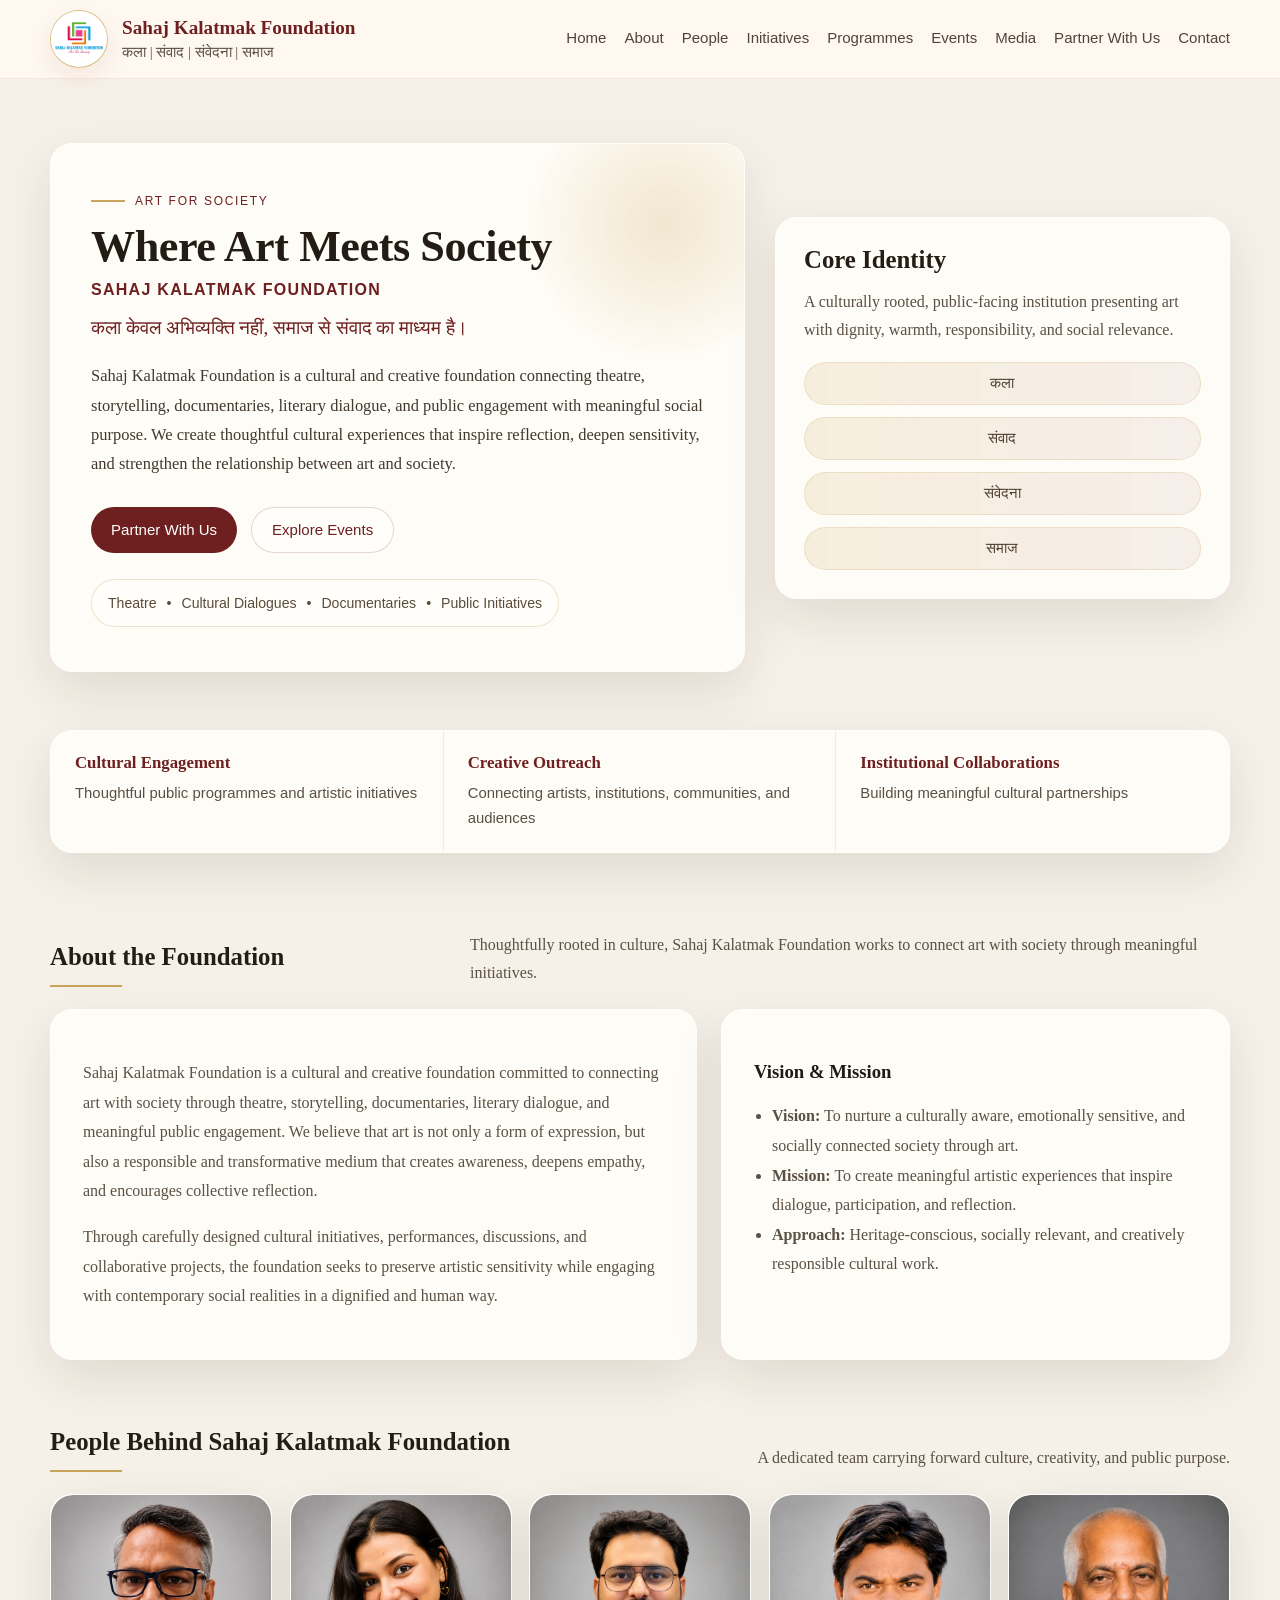
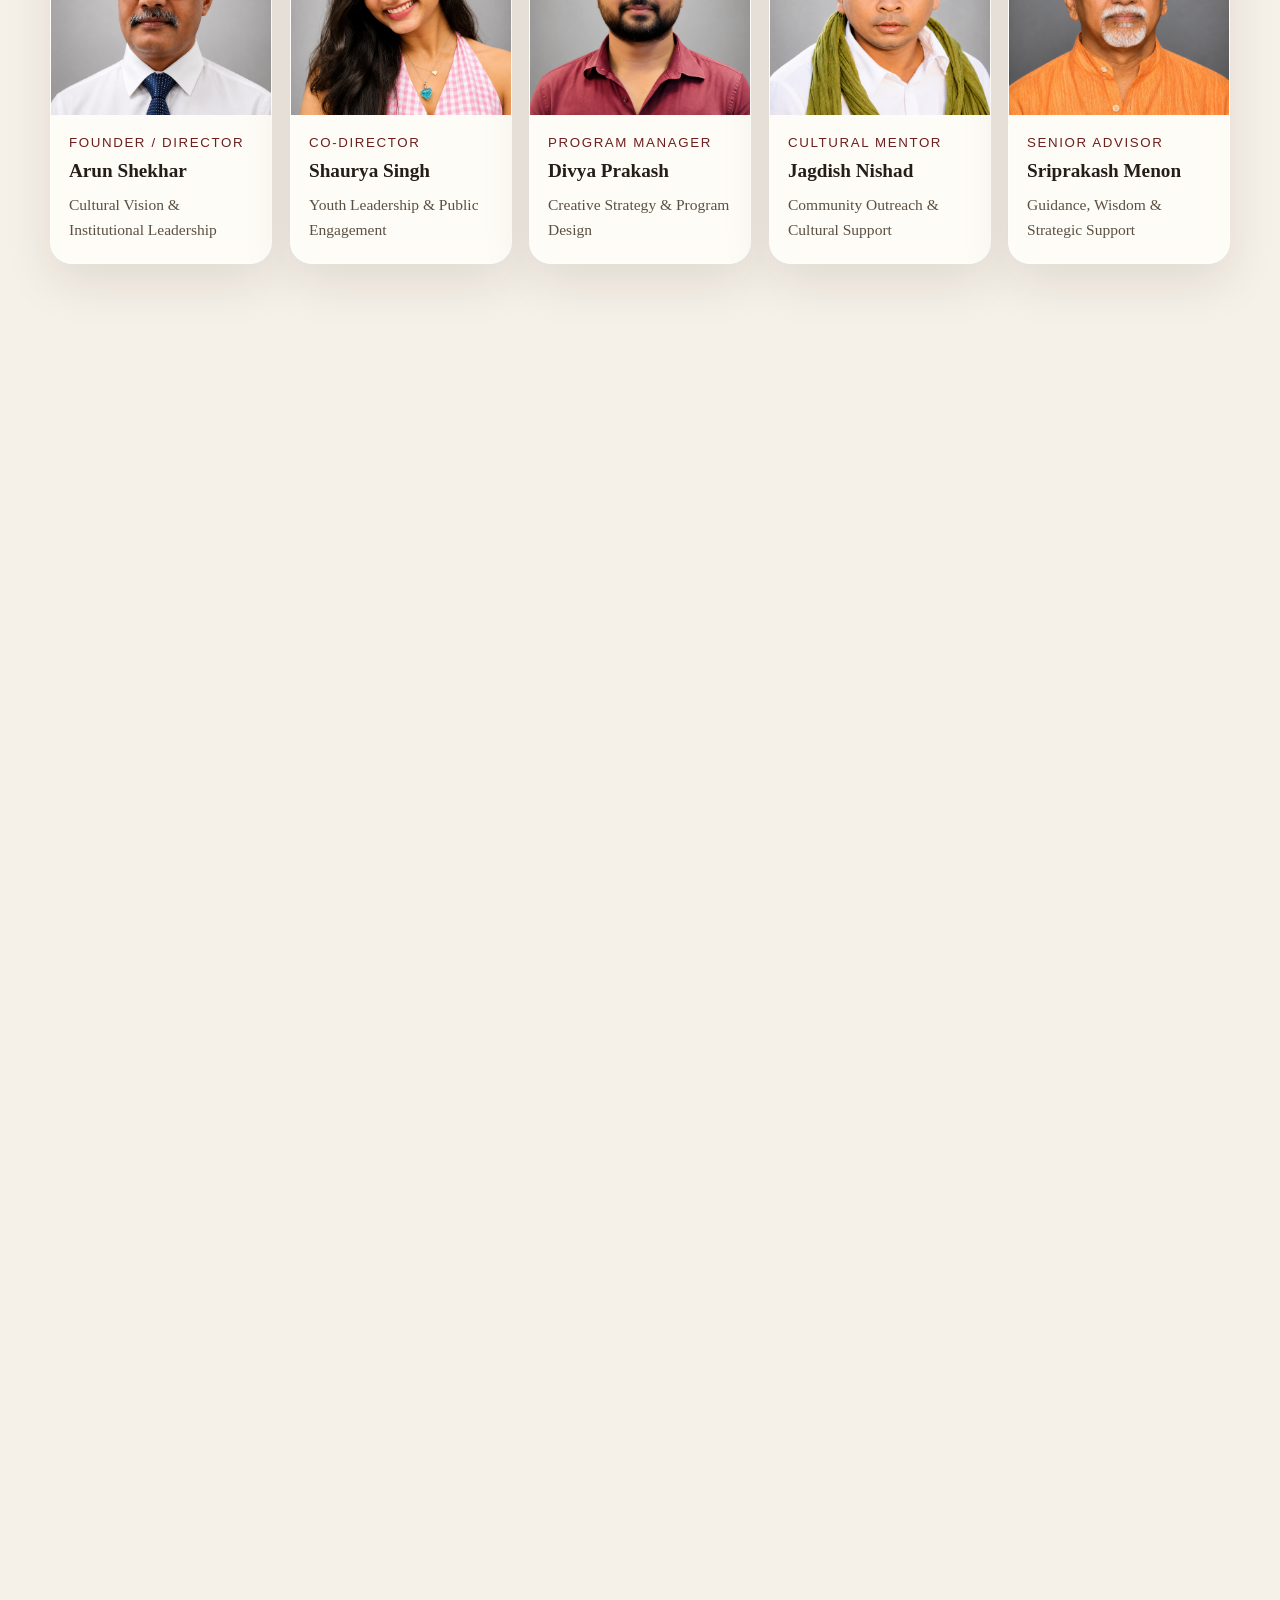
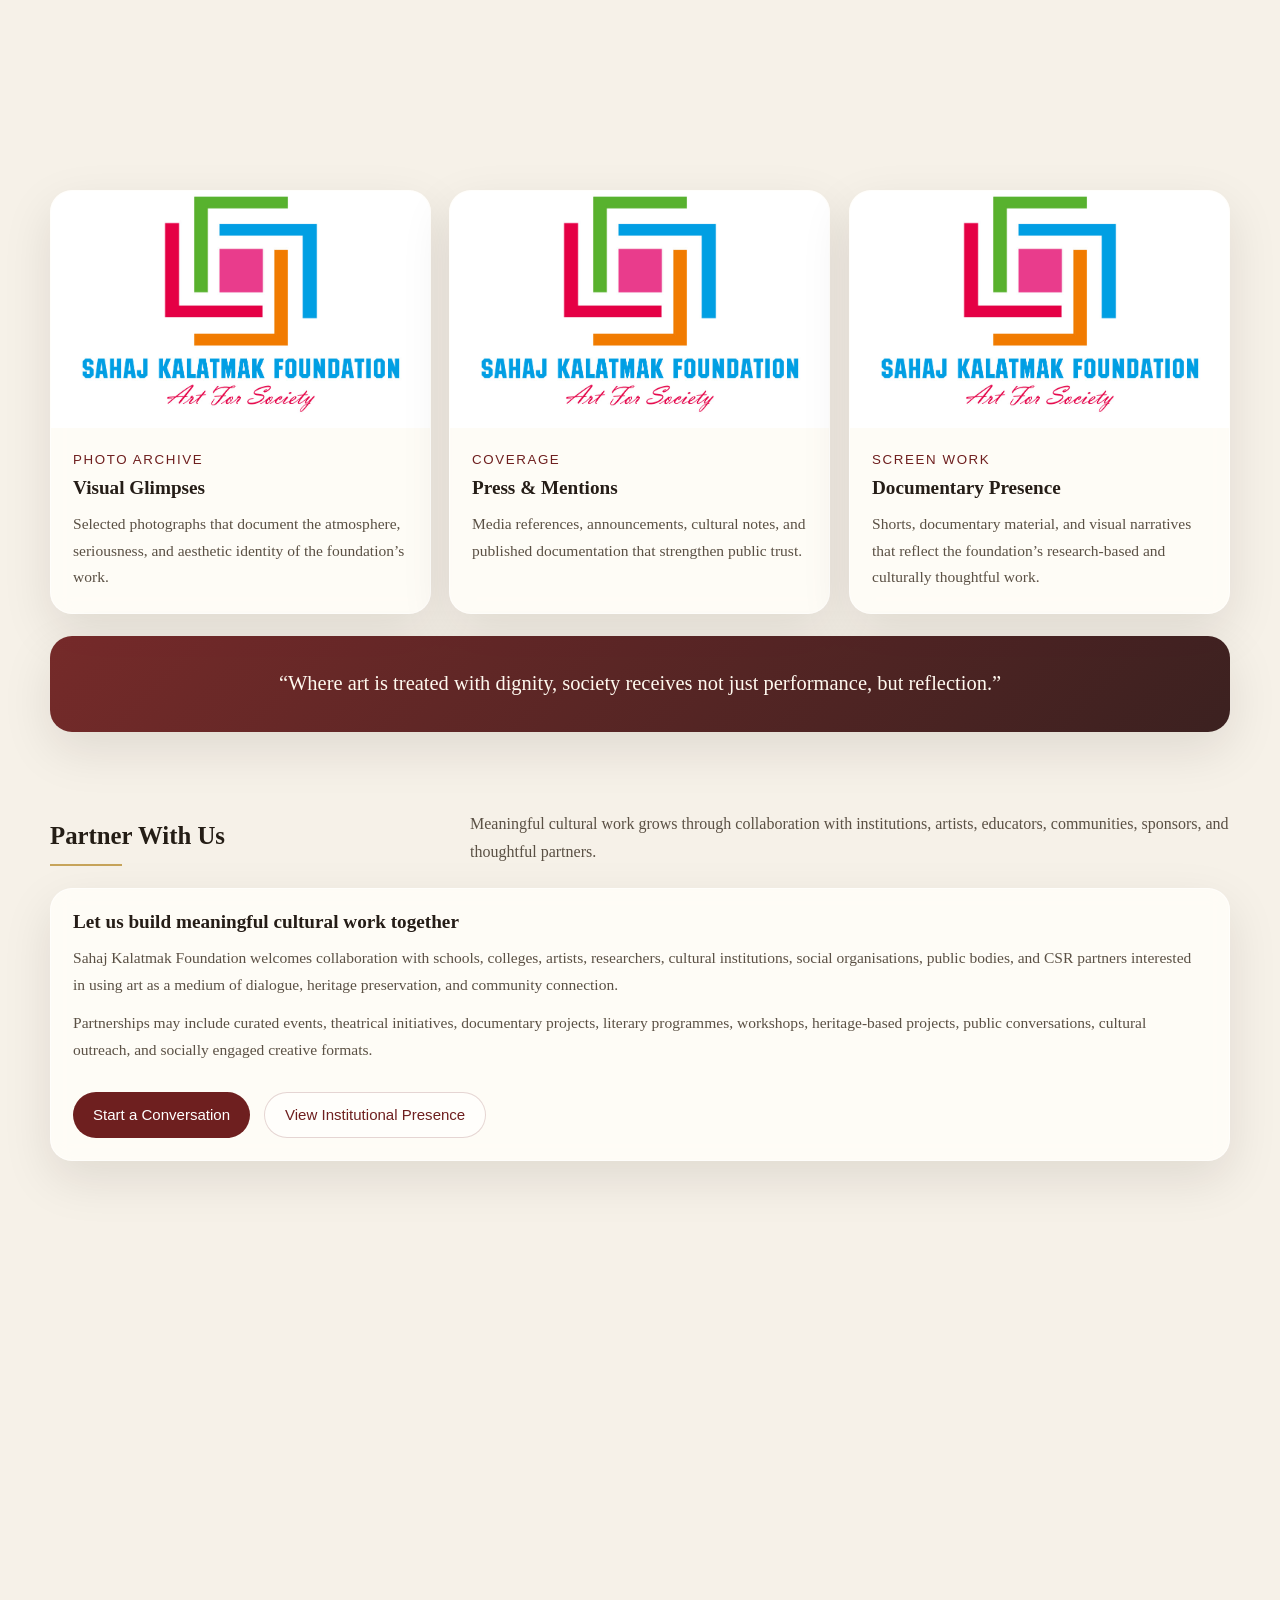
==== index.html @ 0cb4baf3 "Update index.html" ====
<!DOCTYPE html>
<html lang="en">
<head>
  <!-- Basic document setup -->
  <meta charset="UTF-8" />
  <meta name="viewport" content="width=device-width, initial-scale=1.0" />

  <!-- SEO -->
  <title>Sahaj Kalatmak Foundation | Art for Society</title>
  <meta
    name="description"
    content="Sahaj Kalatmak Foundation is a cultural and creative foundation connecting art with society through theatre, storytelling, documentaries, dialogue, and meaningful public engagement."
  />

  <!-- Assets -->
  <link rel="icon" type="image/png" href="assets/images/common/favicon.png" />
  <link rel="stylesheet" href="assets/css/variables.css" />
  <link rel="stylesheet" href="assets/css/style.css" />
  <link rel="stylesheet" href="assets/css/responsive.css" />
</head>

<body>
  <!-- Header / Navigation -->
  <header class="site-header">
    <div class="wrap nav">
      <a href="index.html" class="brand" aria-label="Sahaj Kalatmak Foundation Home">
        <div class="brand__logo">
          <img src="assets/images/logo/sahaj-logo.jpg" alt="Sahaj Kalatmak Foundation logo" />
        </div>
        <div class="brand__text">
          <h1>Sahaj Kalatmak Foundation</h1>
          <p>कला | संवाद | संवेदना | समाज</p>
        </div>
      </a>

      <nav class="nav__menu" aria-label="Primary navigation">
        <a href="#home">Home</a>
        <a href="#about">About</a>
        <a href="#people">People</a>
        <a href="#initiatives">Initiatives</a>
        <a href="#signature-programmes">Programmes</a>
        <a href="#events">Events</a>
        <a href="#media">Media</a>
        <a href="#collaborate">Partner With Us</a>
        <a href="#contact">Contact</a>
      </nav>
    </div>
  </header>

  <main>
    <!-- Hero -->
    <section class="hero" id="home">
      <div class="wrap hero__grid">
        <div class="card hero__content">
          <div class="eyebrow">Art for Society</div>
          <h2>Where Art Meets Society</h2>
          <p class="hero-kicker">Sahaj Kalatmak Foundation</p>
          <p class="hero__subtitle">कला केवल अभिव्यक्ति नहीं, समाज से संवाद का माध्यम है।</p>

          <p class="hero__intro">
            Sahaj Kalatmak Foundation is a cultural and creative foundation connecting theatre,
            storytelling, documentaries, literary dialogue, and public engagement with meaningful
            social purpose. We create thoughtful cultural experiences that inspire reflection,
            deepen sensitivity, and strengthen the relationship between art and society.
          </p>

          <div class="button-row">
            <a class="btn btn--primary" href="#collaborate">Partner With Us</a>
            <a class="btn btn--secondary" href="#events">Explore Events</a>
          </div>

          <div class="trust-bar">
            <span>Theatre</span>
            <span>•</span>
            <span>Cultural Dialogues</span>
            <span>•</span>
            <span>Documentaries</span>
            <span>•</span>
            <span>Public Initiatives</span>
          </div>
        </div>

        <aside class="card panel">
          <h3>Core Identity</h3>
          <p>
            A culturally rooted, public-facing institution presenting art with dignity,
            warmth, responsibility, and social relevance.
          </p>

          <div class="value-list">
            <div class="value-pill">कला</div>
            <div class="value-pill">संवाद</div>
            <div class="value-pill">संवेदना</div>
            <div class="value-pill">समाज</div>
          </div>
        </aside>
      </div>
    </section>

    <!-- Impact Strip -->
    <section class="section impact-section">
      <div class="wrap">
        <div class="impact-strip card">
          <div>
            <strong>Cultural Engagement</strong>
            <span>Thoughtful public programmes and artistic initiatives</span>
          </div>
          <div>
            <strong>Creative Outreach</strong>
            <span>Connecting artists, institutions, communities, and audiences</span>
          </div>
          <div>
            <strong>Institutional Collaborations</strong>
            <span>Building meaningful cultural partnerships</span>
          </div>
        </div>
      </div>
    </section>

    <!-- About -->
    <section class="section" id="about">
      <div class="wrap">
        <div class="section__head">
          <div>
            <h3>About the Foundation</h3>
            <div class="divider"></div>
          </div>
          <p>
            Thoughtfully rooted in culture, Sahaj Kalatmak Foundation works to connect art with society through meaningful initiatives.
          </p>
        </div>

        <div class="grid-2">
          <div class="card about-card">
            <p>
              Sahaj Kalatmak Foundation is a cultural and creative foundation committed to connecting art
              with society through theatre, storytelling, documentaries, literary dialogue, and meaningful public engagement.
              We believe that art is not only a form of expression, but also a responsible and transformative medium
              that creates awareness, deepens empathy, and encourages collective reflection.
            </p>

            <p>
              Through carefully designed cultural initiatives, performances, discussions, and collaborative projects,
              the foundation seeks to preserve artistic sensitivity while engaging with contemporary social realities
              in a dignified and human way.
            </p>
          </div>

          <div class="card side-card">
            <h3>Vision &amp; Mission</h3>
            <ul>
              <li><strong>Vision:</strong> To nurture a culturally aware, emotionally sensitive, and socially connected society through art.</li>
              <li><strong>Mission:</strong> To create meaningful artistic experiences that inspire dialogue, participation, and reflection.</li>
              <li><strong>Approach:</strong> Heritage-conscious, socially relevant, and creatively responsible cultural work.</li>
            </ul>
          </div>
        </div>
      </div>
    </section>

    <!-- People -->
    <section class="section" id="people">
      <div class="wrap">
        <div class="section__head">
          <div>
            <h3>People Behind Sahaj Kalatmak Foundation</h3>
            <div class="divider"></div>
          </div>
          <p>
            A dedicated team carrying forward culture, creativity, and public purpose.
          </p>
        </div>

        <div class="people-row">
          <a href="people.html#arun-shekhar" class="card content-card" aria-label="Read about Arun Shekhar">
            <div class="content-card__thumb" style="background-image:url('assets/images/people/peopleImage1.png');"></div>
            <div class="content-card__body">
              <small>Founder / Director</small>
              <h4>Arun Shekhar</h4>
              <p>Cultural Vision &amp; Institutional Leadership</p>
            </div>
          </a>

          <a href="people.html#shaurya-singh" class="card content-card" aria-label="Read about Shaurya Singh">
            <div class="content-card__thumb" style="background-image:url('assets/images/people/peopleImage2.png');"></div>
            <div class="content-card__body">
              <small>Co-Director</small>
              <h4>Shaurya Singh</h4>
              <p>Youth Leadership &amp; Public Engagement</p>
            </div>
          </a>

          <a href="people.html#divya-prakash" class="card content-card" aria-label="Read about Divya Prakash">
            <div class="content-card__thumb" style="background-image:url('assets/images/people/peopleImage3.png');"></div>
            <div class="content-card__body">
              <small>Program Manager</small>
              <h4>Divya Prakash</h4>
              <p>Creative Strategy &amp; Program Design</p>
            </div>
          </a>

          <a href="people.html#jagdish-nishad" class="card content-card" aria-label="Read about Jagdish Nishad">
            <div class="content-card__thumb" style="background-image:url('assets/images/people/peopleImage4.png');"></div>
            <div class="content-card__body">
              <small>Cultural Mentor</small>
              <h4>Jagdish Nishad</h4>
              <p>Community Outreach &amp; Cultural Support</p>
            </div>
          </a>

          <a href="people.html#sriprakash-menon" class="card content-card" aria-label="Read about Sriprakash Menon">
            <div class="content-card__thumb" style="background-image:url('assets/images/people/peopleImage5.png');"></div>
            <div class="content-card__body">
              <small>Senior Advisor</small>
              <h4>Sriprakash Menon</h4>
              <p>Guidance, Wisdom &amp; Strategic Support</p>
            </div>
          </a>
        </div>
      </div>
    </section>

    <!-- Initiatives -->
    <section class="section" id="initiatives">
      <div class="wrap">
        <div class="section__head">
          <div>
            <h3>Initiatives</h3>
            <div class="divider"></div>
          </div>
          <p>
            Our initiatives bring together art, dialogue, performance, and cultural engagement through thoughtfully designed programmes.
          </p>
        </div>

        <div class="grid-4">
          <article class="card feature-card">
            <div class="feature-card__icon">🎭</div>
            <h4>Theatre &amp; Performance</h4>
            <p>Stage presentations, dramatic interpretations, and performance-led cultural experiences rooted in artistic depth and public engagement.</p>
          </article>

          <article class="card feature-card">
            <div class="feature-card__icon">📚</div>
            <h4>Storytelling &amp; Literary Dialogue</h4>
            <p>Dialogues, readings, conversations, and literary gatherings that connect audiences with thought, language, and emotional resonance.</p>
          </article>

          <article class="card feature-card">
            <div class="feature-card__icon">🎬</div>
            <h4>Documentary Projects</h4>
            <p>Research-based visual storytelling that preserves heritage, documents voices, and brings socially meaningful narratives into public view.</p>
          </article>

          <article class="card feature-card">
            <div class="feature-card__icon">🤝</div>
            <h4>Cultural Collaborations</h4>
            <p>Partnerships with artists, institutions, communities, and educational bodies to build shared creative platforms and socially relevant programming.</p>
          </article>
        </div>
      </div>
    </section>

    <!-- Signature Programmes -->
    <section class="section" id="signature-programmes">
      <div class="wrap">
        <div class="section__head">
          <div>
            <h3>Signature Programmes</h3>
            <div class="divider"></div>
          </div>
          <p>
            Programmes that reflect our commitment to culture, heritage, public dialogue, and meaningful artistic expression.
          </p>
        </div>

        <div class="grid-4">
          <article class="card feature-card">
            <div class="feature-card__icon">🏵️</div>
            <h4>सहज प्रेरणा सम्मान</h4>
            <p>An honour dedicated to recognising inspiring individuals whose work reflects social contribution, courage, and cultural values.</p>
          </article>

          <article class="card feature-card">
            <div class="feature-card__icon">🎭</div>
            <h4>Theatre Productions</h4>
            <p>Stage-based cultural presentations that bring historical, literary, and social narratives closer to audiences.</p>
          </article>

          <article class="card feature-card">
            <div class="feature-card__icon">🪔</div>
            <h4>Cultural Dialogues</h4>
            <p>Thoughtful conversations with artists, scholars, and public voices around culture, society, and contemporary relevance.</p>
          </article>

          <article class="card feature-card">
            <div class="feature-card__icon">🎥</div>
            <h4>Documentary Initiatives</h4>
            <p>Research-led visual projects that document heritage, people, traditions, and stories of social significance.</p>
          </article>
        </div>
      </div>
    </section>

    <!-- Events -->
    <section class="section" id="events">
      <div class="wrap">
        <div class="section__head">
          <div>
            <h3>Events</h3>
            <div class="divider"></div>
          </div>
          <p>
            Discover upcoming programmes, performances, public conversations, and meaningful cultural gatherings.
          </p>
        </div>

        <div class="grid-3">
          <article class="card content-card">
            <div class="content-card__thumb" style="background-image:url('assets/images/events/event-01.jpg');"></div>
            <div class="content-card__body">
              <small>Cultural Dialogue</small>
              <h4>Curated Conversations</h4>
              <p>Thoughtful programmes that bring artists, scholars, and audiences together around ideas, performance, and cultural reflection.</p>
            </div>
          </article>

          <article class="card content-card">
            <div class="content-card__thumb" style="background-image:url('assets/images/events/event-02.jpg');"></div>
            <div class="content-card__body">
              <small>Theatre Experience</small>
              <h4>Performance-led Evenings</h4>
              <p>Live presentations designed not merely as shows, but as immersive artistic experiences carrying meaning and emotional texture.</p>
            </div>
          </article>

          <article class="card content-card">
            <div class="content-card__thumb" style="background-image:url('assets/images/events/event-03.jpg');"></div>
            <div class="content-card__body">
              <small>Community Engagement</small>
              <h4>Creative Public Initiatives</h4>
              <p>Outreach-driven cultural formats that strengthen social participation and make the arts more accessible, relevant, and inclusive.</p>
            </div>
          </article>
        </div>
      </div>
    </section>

    <!-- Media -->
    <section class="section" id="media">
      <div class="wrap">
        <div class="section__head">
          <div>
            <h3>Media &amp; Documentation</h3>
            <div class="divider"></div>
          </div>
          <p>
            Explore media coverage, visual highlights, event documentation, and moments from our cultural journey.
          </p>
        </div>

        <div class="grid-3">
          <article class="card content-card">
            <div class="content-card__thumb" style="background-image:url('assets/images/media/media-01.jpg');"></div>
            <div class="content-card__body">
              <small>Photo Archive</small>
              <h4>Visual Glimpses</h4>
              <p>Selected photographs that document the atmosphere, seriousness, and aesthetic identity of the foundation’s work.</p>
            </div>
          </article>

          <article class="card content-card">
            <div class="content-card__thumb" style="background-image:url('assets/images/media/media-02.jpg');"></div>
            <div class="content-card__body">
              <small>Coverage</small>
              <h4>Press &amp; Mentions</h4>
              <p>Media references, announcements, cultural notes, and published documentation that strengthen public trust.</p>
            </div>
          </article>

          <article class="card content-card">
            <div class="content-card__thumb" style="background-image:url('assets/images/media/media-03.jpg');"></div>
            <div class="content-card__body">
              <small>Screen Work</small>
              <h4>Documentary Presence</h4>
              <p>Shorts, documentary material, and visual narratives that reflect the foundation’s research-based and culturally thoughtful work.</p>
            </div>
          </article>
        </div>

        <div class="quote-band">
          <p>“Where art is treated with dignity, society receives not just performance, but reflection.”</p>
        </div>
      </div>
    </section>

    <!-- Partner With Us -->
    <section class="section" id="collaborate">
      <div class="wrap">
        <div class="section__head">
          <div>
            <h3>Partner With Us</h3>
            <div class="divider"></div>
          </div>
          <p>
            Meaningful cultural work grows through collaboration with institutions, artists, educators, communities, sponsors, and thoughtful partners.
          </p>
        </div>

        <article class="card content-card">
          <div class="content-card__body">
            <h4>Let us build meaningful cultural work together</h4>

            <p>
              Sahaj Kalatmak Foundation welcomes collaboration with schools, colleges, artists, researchers,
              cultural institutions, social organisations, public bodies, and CSR partners interested in using art
              as a medium of dialogue, heritage preservation, and community connection.
            </p>

            <p>
              Partnerships may include curated events, theatrical initiatives, documentary projects, literary programmes,
              workshops, heritage-based projects, public conversations, cultural outreach, and socially engaged creative formats.
            </p>

            <div class="button-row">
              <a class="btn btn--primary" href="#contact">Start a Conversation</a>
              <a class="btn btn--secondary" href="#media">View Institutional Presence</a>
            </div>
          </div>
        </article>
      </div>
    </section>

    <!-- Contact -->
    <section class="section" id="contact">
      <div class="wrap">
        <div class="section__head">
          <div>
            <h3>Contact</h3>
            <div class="divider"></div>
          </div>

          <p>
            For inquiries, collaborations, participation, or institutional outreach, feel free to connect with us.
          </p>
        </div>

        <div class="grid-3">
          <article class="card content-card">
            <div class="content-card__body">
              <h4>Foundation Office</h4>

              <ul class="contact-list">
                <li>📍 302/28-E, Sankalp Siddhi CHS, New Dindoshi MHADA, Goregaon (East), Mumbai – 400065, Maharashtra, India</li>

                <li>
                  ✉
                  <a href="mailto:sahajkalatmakfoundation@gmail.com" class="email-link">
                    sahajkalatmakfoundation@gmail.com
                  </a>
                </li>

                <li>
                  📞
                  <a href="tel:+919820160760" class="contact-link">
                    +91 9820160760
                  </a>
                </li>

                <li>
                  💬
                  <a href="https://wa.me/919820160760"
                     target="_blank"
                     rel="noopener noreferrer"
                     class="contact-link">
                    WhatsApp Chat
                  </a>
                </li>
              </ul>
            </div>
          </article>

          <article class="card content-card">
            <div class="content-card__body">
              <h4>Institutional Outreach</h4>

              <p>
                For collaborations, programmes, curated events, screenings, workshops,
                sponsorships, CSR conversations, and cultural partnerships, write to us at
              </p>

              <p>
                ✉
                <a href="mailto:connect.sahajkalatmakfoundation@gmail.com"
                   class="email-link">
                   connect.sahajkalatmakfoundation@gmail.com
                </a>
              </p>
            </div>
          </article>

          <article class="card content-card">
            <div class="content-card__body">
              <h4>Stay Connected</h4>

              <p>
                Follow the foundation’s social channels for updates, glimpses,
                programme announcements, cultural documentation, and future initiatives.
              </p>
            </div>
          </article>
        </div>
      </div>
    </section>
  </main>

  <!-- Footer -->
  <footer class="footer">
    <div class="wrap">
      <div class="footer__grid card">
        <div>
          <h4>Sahaj Kalatmak Foundation</h4>
          <p>कला | संवाद | संवेदना | समाज</p>
          <p>
            Preserving values. Inspiring dialogue. Connecting society through art.
          </p>
          <p><strong>Art for Society</strong></p>
        </div>

        <div>
          <h4>Quick Links</h4>
          <ul class="footer__list">
            <li><a href="#about">About</a></li>
            <li><a href="#people">People</a></li>
            <li><a href="#initiatives">Initiatives</a></li>
            <li><a href="#signature-programmes">Programmes</a></li>
            <li><a href="#events">Events</a></li>
            <li><a href="#media">Media</a></li>
            <li><a href="#collaborate">Partner With Us</a></li>
            <li><a href="#contact">Contact</a></li>
          </ul>
        </div>

        <div>
          <h4>Connect With Us</h4>
          <ul class="footer__list footer__social">
            <li><a href="https://www.instagram.com/sahajkalatmakfoundation" target="_blank" rel="noopener noreferrer"><span class="social-dot"></span>Instagram</a></li>
            <li><a href="https://www.facebook.com/sahajkalatmakfoundation" target="_blank" rel="noopener noreferrer"><span class="social-dot"></span>Facebook</a></li>
            <li><a href="https://youtube.com/@sahajkalatmakfoundation" target="_blank" rel="noopener noreferrer"><span class="social-dot"></span>YouTube</a></li>
            <li><a href="https://x.com/SahajKalatmak" target="_blank" rel="noopener noreferrer"><span class="social-dot"></span>Twitter / X</a></li>
            <li><a href="mailto:connect.sahajkalatmakfoundation@gmail.com"><span class="social-dot"></span>Email Us</a></li>
          </ul>
        </div>
      </div>

      <div class="footer-bottom">
        <div class="divider-line"></div>
        <div class="copyright">
          © <span data-year></span> Sahaj Kalatmak Foundation. All rights reserved.
        </div>
        <div class="developer-credit">
          Designed &amp; Developed by
          <a href="https://instagram.com/cinematikink" target="_blank" class="dev-name" rel="noopener noreferrer">CinematikInk</a>
        </div>
      </div>
    </div>
  </footer>

  <script src="assets/js/main.js"></script>
</body>
</html>
---- assets/css/variables.css ----
:root {
  --bg: #f6f1e8;
  --surface: rgba(255, 253, 248, 0.9);
  --surface-strong: #fffdf8;
  --text: #1f1a16;
  --muted: #5a5044;
  --maroon: #6e1f1f;
  --gold: #c7a45a;
  --gold-soft: #e7d7ad;
  --charcoal: #2b2520;
  --line: rgba(110, 31, 31, 0.12);
  --shadow: 0 18px 50px rgba(28, 20, 12, 0.10);
  --radius: 22px;
  --max: 1180px;

  /* brand accents from logo for controlled highlights */
  --brand-blue: #1699d3;
  --brand-pink: #e43b8f;
  --brand-green: #5ab52c;
  --brand-orange: #f28705;
}
---- assets/css/style.css ----
/* =========================================================
   Base / Global
   ========================================================= */

* { box-sizing: border-box; }

:root {
  --anchor-offset: 90px;
}

html {
  scroll-behavior: smooth;
  scroll-padding-top: var(--anchor-offset);
}

section[id] {
  scroll-margin-top: var(--anchor-offset);
}

body {
  margin: 0;
  font-family: Georgia, "Times New Roman", serif;
  color: var(--text);
  background: #f6f1e8;
  opacity: 0;
  transition: opacity 0.35s ease;
}

body.page-ready { opacity: 1; }
body.page-exit { opacity: 0; }

img {
  max-width: 100%;
  display: block;
}

a {
  color: inherit;
  text-decoration: none;
}

.wrap {
  width: min(calc(100% - 32px), var(--max));
  margin: 0 auto;
}

/* =========================================================
   Header / Navigation
   ========================================================= */

.site-header {
  position: sticky;
  top: 0;
  z-index: 100;
  backdrop-filter: blur(14px);
  background: rgba(255,250,241,0.84);
  border-bottom: 1px solid rgba(110,31,31,0.08);
  transition: background 0.3s ease, box-shadow 0.3s ease, backdrop-filter 0.3s ease;
}

.site-header.is-scrolled {
  background: rgba(255,250,241,0.94);
  box-shadow: 0 10px 24px rgba(35,26,18,0.08);
  backdrop-filter: blur(18px);
}

.nav {
  min-height: 78px;
  display: flex;
  align-items: center;
  justify-content: space-between;
  gap: 16px;
}

.brand {
  display: flex;
  align-items: center;
  gap: 14px;
  min-width: 0;
}

.brand__logo {
  width: 58px;
  height: 58px;
  border-radius: 50%;
  background: radial-gradient(circle at 30% 30%, #fffaf0, #eedeb6 68%, #d8bc72 100%);
  display: grid;
  place-items: center;
  overflow: hidden;
  flex: 0 0 auto;
  border: 1px solid rgba(199,164,90,0.55);
  box-shadow: 0 10px 25px rgba(122,31,31,0.08);
}

/* Logo restored like earlier */
.brand__logo img {
  width: 100%;
  height: 100%;
  object-fit: cover;
}

.brand__text h1 {
  margin: 0;
  color: var(--maroon);
  font-size: clamp(1.08rem, 1.5vw, 1.34rem);
  line-height: 1.15;
}

.brand__text p {
  margin: 4px 0 0;
  color: var(--muted);
  font-size: 0.92rem;
  white-space: nowrap;
  overflow: hidden;
  text-overflow: ellipsis;
}

.nav__menu {
  display: flex;
  flex-wrap: wrap;
  justify-content: flex-end;
  gap: 18px;
  font-family: Arial, Helvetica, sans-serif;
  font-size: 0.94rem;
  color: #4e4539;
}

.nav__menu a {
  position: relative;
  padding-bottom: 4px;
}

.nav__menu a::after {
  content: "";
  position: absolute;
  left: 0;
  bottom: 0;
  width: 0;
  height: 2px;
  background: var(--gold);
  transition: width 0.28s ease;
}

.nav__menu a:hover::after,
.nav__menu a:focus::after {
  width: 100%;
}

/* =========================================================
   Hero
   ========================================================= */

.hero {
  padding: 64px 0 24px;
}

.hero__grid {
  display: grid;
  grid-template-columns: 1.3fr 0.85fr;
  gap: 30px;
  align-items: center;
}

.hero__content {
  padding: 44px 40px;
  overflow: hidden;
  position: relative;
}

.hero__content::before {
  content: "";
  position: absolute;
  right: -60px;
  top: -60px;
  width: 280px;
  height: 280px;
  background: radial-gradient(circle, rgba(199,164,90,0.25), transparent 70%);
}

.eyebrow {
  display: inline-flex;
  align-items: center;
  gap: 10px;
  color: var(--maroon);
  margin-bottom: 16px;
  font-family: Arial, Helvetica, sans-serif;
  text-transform: uppercase;
  letter-spacing: 0.14em;
  font-size: 0.75rem;
}

.eyebrow::before {
  content: "";
  width: 34px;
  height: 2px;
  background: var(--gold);
}

.hero h2 {
  margin: 0;
  font-size: clamp(1.9rem, 3.45vw, 3rem);
  line-height: 1.03;
  letter-spacing: -0.01em;
  color: #221c15;
}

.hero-kicker {
  margin: 12px 0 0;
  color: var(--maroon);
  font-family: Arial, Helvetica, sans-serif;
  font-size: 1rem;
  font-weight: 600;
  letter-spacing: 0.08em;
  text-transform: uppercase;
}

.hero__subtitle {
  margin: 18px 0 0;
  font-size: clamp(1.05rem, 1.5vw, 1.3rem);
  color: var(--maroon);
}

.hero__intro {
  margin: 22px 0 0;
  max-width: 690px;
  color: #42392e;
  font-size: 1.03rem;
  line-height: 1.78;
}

/* =========================================================
   Trust Bar / Impact Strip
   ========================================================= */

.trust-bar {
  margin-top: 26px;
  padding: 13px 16px;
  display: inline-flex;
  flex-wrap: wrap;
  align-items: center;
  gap: 10px;
  border-radius: 999px;
  background: rgba(255,255,255,0.58);
  border: 1px solid rgba(199,164,90,0.30);
  color: #5a4b38;
  font-family: Arial, Helvetica, sans-serif;
  font-size: 0.88rem;
  line-height: 1.45;
  position: relative;
  z-index: 1;
}

.impact-section {
  padding-top: 10px;
}

.impact-strip {
  display: grid;
  grid-template-columns: repeat(3, 1fr);
  gap: 0;
  overflow: hidden;
}

.impact-strip > div {
  padding: 22px 24px;
  border-right: 1px solid rgba(110,31,31,0.08);
}

.impact-strip > div:last-child {
  border-right: none;
}

.impact-strip strong {
  display: block;
  color: var(--maroon);
  font-size: 1.05rem;
  margin-bottom: 8px;
}

.impact-strip span {
  display: block;
  color: var(--muted);
  font-family: Arial, Helvetica, sans-serif;
  font-size: 0.93rem;
  line-height: 1.65;
}

/* =========================================================
   Shared Cards / Buttons
   ========================================================= */

.card {
  background: var(--surface);
  border: 1px solid rgba(255,255,255,0.6);
  border-radius: var(--radius);
  box-shadow: var(--shadow);
  backdrop-filter: blur(10px);
  transition: transform 0.28s ease, box-shadow 0.28s ease, border-color 0.28s ease;
}

.card:hover {
  transform: translateY(-4px);
  box-shadow: 0 18px 38px rgba(31,20,10,0.12);
}

.button-row {
  display: flex;
  flex-wrap: wrap;
  gap: 14px;
  margin-top: 28px;
}

.btn {
  display: inline-flex;
  align-items: center;
  justify-content: center;
  min-height: 46px;
  padding: 0 20px;
  border-radius: 999px;
  font-family: Arial, Helvetica, sans-serif;
  font-size: 0.94rem;
  transition: transform 0.22s ease, box-shadow 0.22s ease, background 0.22s ease, color 0.22s ease;
}

.btn:hover {
  transform: translateY(-2px);
  box-shadow: 0 12px 22px rgba(31,20,10,0.12);
}

.btn--primary {
  background: var(--maroon);
  color: #fff;
}

.btn--secondary {
  color: var(--maroon);
  background: rgba(255,255,255,0.55);
  border: 1px solid rgba(110,31,31,0.18);
}

/* =========================================================
   Panels / Section Headings
   ========================================================= */

.panel {
  padding: 28px;
}

.panel h3,
.section__head h3 {
  margin: 0;
  color: #241d15;
  font-size: 1.55rem;
}

.panel p {
  margin: 14px 0 0;
  color: var(--muted);
  line-height: 1.75;
}

.value-list {
  display: grid;
  gap: 12px;
  margin-top: 18px;
  font-family: Arial, Helvetica, sans-serif;
}

.value-pill {
  padding: 12px 14px;
  text-align: center;
  border-radius: 999px;
  color: #4e4030;
  font-size: 0.92rem;
  background: linear-gradient(90deg, rgba(199,164,90,0.16), rgba(110,31,31,0.06));
  border: 1px solid rgba(199,164,90,0.22);
}

.section {
  padding: 34px 0;
}

.section__head {
  display: flex;
  justify-content: space-between;
  align-items: end;
  gap: 20px;
  margin-bottom: 22px;
}

.section__head p {
  max-width: 760px;
  margin: 10px 0 0;
  color: var(--muted);
  line-height: 1.75;
}

.divider {
  width: 72px;
  height: 2px;
  margin-top: 14px;
  background: var(--gold);
}

/* =========================================================
   Grid Helpers
   ========================================================= */

.grid-2 {
  display: grid;
  grid-template-columns: 1.12fr 0.88fr;
  gap: 24px;
}

.grid-3 {
  display: grid;
  grid-template-columns: repeat(3, 1fr);
  gap: 18px;
}

.grid-4 {
  display: grid;
  grid-template-columns: repeat(4, 1fr);
  gap: 18px;
}

/* =========================================================
   About
   ========================================================= */

.about-card,
.side-card {
  padding: 32px;
}

.about-card p,
.side-card p,
.side-card li {
  color: var(--muted);
  line-height: 1.85;
}

.side-card ul {
  margin: 14px 0 0;
  padding-left: 18px;
}

/* =========================================================
   Feature Cards
   ========================================================= */

.feature-card {
  padding: 26px 22px;
}

.feature-card__icon {
  width: 48px;
  height: 48px;
  margin-bottom: 16px;
  display: grid;
  place-items: center;
  border-radius: 16px;
  background: linear-gradient(180deg, rgba(199,164,90,0.22), rgba(110,31,31,0.08));
  color: var(--maroon);
  font-size: 1.25rem;
}

.feature-card h4,
.content-card h4 {
  margin: 0;
  color: #251d17;
  font-size: 1.2rem;
}

.feature-card p,
.content-card p {
  margin: 12px 0 0;
  color: var(--muted);
  line-height: 1.72;
  font-size: 0.97rem;
}

/* =========================================================
   Content Cards
   ========================================================= */

.content-card {
  overflow: hidden;
}

.content-card__thumb {
  aspect-ratio: 16 / 10;
  background-size: cover;
  background-position: center;
  transition: transform 0.5s ease;
}

.content-card__body {
  padding: 22px;
}

.content-card small {
  display: inline-block;
  margin-bottom: 10px;
  color: var(--maroon);
  font-family: Arial, Helvetica, sans-serif;
  text-transform: uppercase;
  letter-spacing: 0.12em;
}

.content-card:hover .content-card__thumb {
  transform: scale(1.05);
}

/* =========================================================
   Quote Band
   ========================================================= */

.quote-band {
  margin-top: 22px;
  padding: 30px;
  border-radius: var(--radius);
  color: #fff9ef;
  box-shadow: var(--shadow);
  background: linear-gradient(135deg, rgba(110,31,31,0.95), rgba(49,21,21,0.95));
}

.quote-band p {
  margin: 0;
  text-align: center;
  font-size: 1.28rem;
  line-height: 1.75;
}

/* =========================================================
   Contact Section
   ========================================================= */

.contact-list {
  list-style: none;
  padding: 0;
  margin: 14px 0 0;
}

.contact-list li {
  margin-bottom: 10px;
  color: var(--muted);
  font-family: inherit;
  font-size: 0.97rem;
  font-weight: 400;
  line-height: 1.72;
}

.contact-link,
.email-link {
  color: var(--maroon);
  font-family: inherit;
  font-size: 0.94rem;
  font-weight: 400;
  text-decoration: underline;
  text-underline-offset: 2px;
  text-decoration-thickness: 1px;
  overflow-wrap: anywhere;
  word-break: normal;
  cursor: pointer;
  transition: opacity 0.2s ease;
}

.contact-link:hover,
.email-link:hover,
.contact-link:focus,
.email-link:focus {
  opacity: 0.78;
}

.contact-link:focus,
.email-link:focus {
  outline: 2px solid rgba(110,31,31,0.10);
  outline-offset: 2px;
  border-radius: 4px;
}

/* =========================================================
   Footer
   ========================================================= */

.footer {
  margin-top: 40px;
  padding-bottom: 34px;
}

.footer__grid {
  display: grid;
  grid-template-columns: 1.1fr 0.8fr 0.9fr;
  gap: 22px;
  padding: 28px 28px 22px;
  border-radius: var(--radius);
  box-shadow: var(--shadow);
  background: linear-gradient(180deg, rgba(25,20,16,0.96), rgba(15,12,10,0.98));
  color: #f7efdf;
  border: 1px solid rgba(199,164,90,0.15);
}

.footer h4 {
  margin: 0 0 12px;
  color: #fff;
  font-size: 1.12rem;
}

.footer p,
.footer li,
.footer a {
  color: #eadfc7;
  line-height: 1.7;
  font-size: 0.92rem;
  font-family: Arial, Helvetica, sans-serif;
}

.footer__list {
  list-style: none;
  padding: 0;
  margin: 0;
  display: grid;
  gap: 6px;
}

.footer__social a {
  display: inline-flex;
  align-items: center;
  gap: 10px;
  transition: transform 0.25s ease, color 0.25s ease;
}

.footer__social a:hover {
  transform: translateX(4px);
}

.social-dot {
  width: 8px;
  height: 8px;
  border-radius: 50%;
  background: var(--gold);
}

.footer-bottom {
  text-align: center;
  margin-top: 20px;
  background: #f5efe6;
  padding: 14px 0;
}

.divider-line {
  width: 90px;
  height: 2px;
  margin: 0 auto 14px;
  background: linear-gradient(to right, transparent, #caa85a, transparent);
}

.copyright,
.developer-credit {
  color: #2e2a25;
  font-size: 0.95rem;
  font-weight: 500;
  font-family: Arial, Helvetica, sans-serif;
}

.developer-credit {
  margin-top: 6px;
}

.footer-bottom .dev-name {
  color: #2e2a25 !important;
  font-weight: 600;
  text-decoration: none;
  margin-left: 4px;
}

.footer-bottom .dev-name:hover {
  opacity: 0.8;
}

/* =========================================================
   Animation Layer
   ========================================================= */

.reveal {
  opacity: 0;
  transform: translateY(28px);
  transition: opacity 0.8s ease, transform 0.8s ease;
  will-change: opacity, transform;
}

.reveal.is-visible {
  opacity: 1;
  transform: translateY(0);
}

.delay-1 { transition-delay: 0.08s; }
.delay-2 { transition-delay: 0.16s; }
.delay-3 { transition-delay: 0.24s; }
.delay-4 { transition-delay: 0.32s; }

.feature-card,
.content-card {
  transition: transform 0.28s ease, box-shadow 0.28s ease, border-color 0.28s ease;
}

.feature-card:hover,
.content-card:hover {
  transform: translateY(-4px);
  box-shadow: 0 18px 38px rgba(31,20,10,0.12);
}

@media (prefers-reduced-motion: reduce) {
  body,
  .reveal,
  .reveal.is-visible,
  .card,
  .feature-card,
  .content-card,
  .content-card__thumb,
  .btn,
  .site-header,
  .footer__social a {
    transition: none !important;
    transform: none !important;
    opacity: 1 !important;
  }
}

/* =========================================================
   Homepage People Strip
   ========================================================= */

.people-row {
  display: grid;
  grid-template-columns: repeat(5, minmax(0, 1fr));
  gap: 18px;
  align-items: start;
}

#people .content-card {
  height: 100%;
}

#people .content-card__thumb {
  width: 100%;
  aspect-ratio: 1 / 1;
  background-size: cover;
  background-color: #f4f0e8;
  background-position: center;
  background-repeat: no-repeat;
  border-top-left-radius: var(--radius);
  border-top-right-radius: var(--radius);
}

#people .content-card__body {
  padding: 18px 18px 20px;
}

#people .content-card__body h4 {
  margin: 0;
}

#people .content-card__body p {
  margin: 10px 0 0;
  line-height: 1.65;
}

/* =========================================================
   People Page
   ========================================================= */

.page-intro-card {
  padding: 28px 32px;
}

.people-frame {
  background: var(--surface);
  border: 1px solid rgba(255,255,255,0.6);
  border-radius: var(--radius);
  box-shadow: var(--shadow);
  backdrop-filter: blur(10px);
  padding: 24px;
  display: grid;
  gap: 24px;
}

.people-card {
  display: grid;
  grid-template-columns: 200px 1fr;
  gap: 22px;
  align-items: start;
  padding: 20px;
  border-radius: 18px;
  background: rgba(255,255,255,0.55);
  border: 1px solid rgba(110,31,31,0.08);
  scroll-margin-top: var(--anchor-offset);
}

.people-card__image {
  width: 100%;
  aspect-ratio: 1 / 1;
  background-size: cover;
  background-position: center;
  background-repeat: no-repeat;
  border-radius: 16px;
  box-shadow: var(--shadow);
}

.people-card__content h3 {
  margin: 0;
  color: #251d17;
  font-size: 1.32rem;
}

.people-role {
  margin: 8px 0 0;
  color: var(--maroon);
  font-size: 0.95rem;
  font-family: Arial, Helvetica, sans-serif;
  font-weight: 600;
  position: relative;
  padding-bottom: 8px;
}

.people-role::after {
  content: "";
  display: block;
  width: 48px;
  height: 1.5px;
  margin-top: 8px;
  background: rgba(199,164,90,0.7);
}

.people-subtitle {
  margin: 6px 0 0;
  color: #7a6a55;
  font-size: 0.84rem;
  font-family: Arial, Helvetica, sans-serif;
  letter-spacing: 0.04em;
  line-height: 1.5;
}

.people-card__content p {
  margin: 12px 0 0;
  color: var(--muted);
  line-height: 1.8;
}

.people-anchor {
  scroll-margin-top: var(--anchor-offset);
}

/* =========================================================
   Responsive
   ========================================================= */

@media (max-width: 1100px) {
  .nav {
    align-items: flex-start;
    flex-direction: column;
    padding: 12px 0;
  }

  .nav__menu {
    justify-content: flex-start;
    gap: 14px;
  }

  .hero__grid {
    grid-template-columns: 1fr;
  }

  .grid-4 {
    grid-template-columns: repeat(2, 1fr);
  }

  .people-row {
    grid-template-columns: repeat(3, minmax(0, 1fr));
  }
}

@media (max-width: 900px) {
  :root {
    --anchor-offset: 120px;
  }

  .grid-2,
  .grid-3,
  .footer__grid,
  .impact-strip {
    grid-template-columns: 1fr;
  }

  .impact-strip > div {
    border-right: none;
    border-bottom: 1px solid rgba(110,31,31,0.08);
  }

  .impact-strip > div:last-child {
    border-bottom: none;
  }

  .section__head {
    align-items: flex-start;
    flex-direction: column;
  }

  .hero {
    padding: 46px 0 22px;
  }

  .hero__content {
    padding: 42px 28px;
  }

  .people-card {
    grid-template-columns: 160px 1fr;
  }
}

@media (max-width: 680px) {
  .wrap {
    width: min(calc(100% - 24px), var(--max));
  }

  .brand {
    gap: 10px;
  }

  .brand__logo {
    width: 50px;
    height: 50px;
  }

  .brand__text h1 {
    font-size: 1rem;
  }

  .brand__text p {
    font-size: 0.78rem;
  }

  .nav__menu {
    font-size: 0.86rem;
    gap: 10px 14px;
  }

  .hero h2 {
    font-size: clamp(2rem, 11vw, 3rem);
  }

  .hero-kicker {
    font-size: 0.82rem;
    line-height: 1.5;
  }

  .hero__content {
    padding: 34px 22px;
  }

  .hero__intro {
    font-size: 0.96rem;
    line-height: 1.72;
  }

  .trust-bar {
    width: 100%;
    border-radius: 18px;
    justify-content: center;
    text-align: center;
    font-size: 0.82rem;
  }

  .button-row {
    flex-direction: column;
  }

  .btn {
    width: 100%;
  }

  .grid-4,
  .people-row {
    grid-template-columns: 1fr;
  }

  .about-card,
  .side-card,
  .page-intro-card {
    padding: 24px 20px;
  }

  .content-card__body,
  .feature-card,
  .panel {
    padding: 22px 20px;
  }

  .quote-band {
    padding: 24px 18px;
  }

  .quote-band p {
    font-size: 1.08rem;
  }

  .contact-list li,
  .contact-link,
  .email-link {
    font-size: 0.9rem;
    line-height: 1.65;
  }

  .footer__grid {
    padding: 24px 20px;
  }

  .people-card {
    grid-template-columns: 1fr;
  }

  .people-card__image {
    max-width: 220px;
  }
}

@media (max-width: 420px) {
  .nav__menu {
    display: none;
  }

  .hero__content {
    padding: 30px 18px;
  }

  .hero__subtitle {
    font-size: 1rem;
  }

  .section {
    padding: 28px 0;
  }

  .section__head h3,
  .panel h3 {
    font-size: 1.34rem;
  }
}
---- assets/css/responsive.css ----
/* =========================================================
   Responsive overrides
   ========================================================= */

@media (max-width: 1200px) {
  .people-row {
    grid-template-columns: repeat(3, minmax(0, 1fr));
  }
}

@media (max-width: 1080px) {
  .hero__grid,
  .grid-2,
  .grid-3,
  .grid-4,
  .footer__grid {
    grid-template-columns: 1fr 1fr;
  }

  .hero__grid > :first-child,
  .grid-2 > :first-child,
  .quote-band,
  .footer__grid > :first-child {
    grid-column: 1 / -1;
  }
}

@media (max-width: 760px) {
  .nav,
  .section__head {
    flex-direction: column;
    align-items: flex-start;
  }

  .nav__menu {
    justify-content: flex-start;
    gap: 12px 16px;
  }

  .hero__content {
    padding: 36px 24px;
  }

  .hero__grid,
  .grid-2,
  .grid-3,
  .grid-4,
  .footer__grid {
    grid-template-columns: 1fr;
  }

  .about-card,
  .side-card,
  .panel,
  .feature-card,
  .content-card__body,
  .footer__grid {
    padding-left: 20px;
    padding-right: 20px;
  }

  .people-row {
    grid-template-columns: repeat(2, minmax(0, 1fr));
  }

  .people-frame {
    padding: 16px;
  }

  .people-card {
    grid-template-columns: 1fr;
    padding: 16px;
  }

  .people-card__image {
    max-width: 280px;
  }
}

@media (max-width: 520px) {
  .people-row {
    grid-template-columns: 1fr;
  }
}
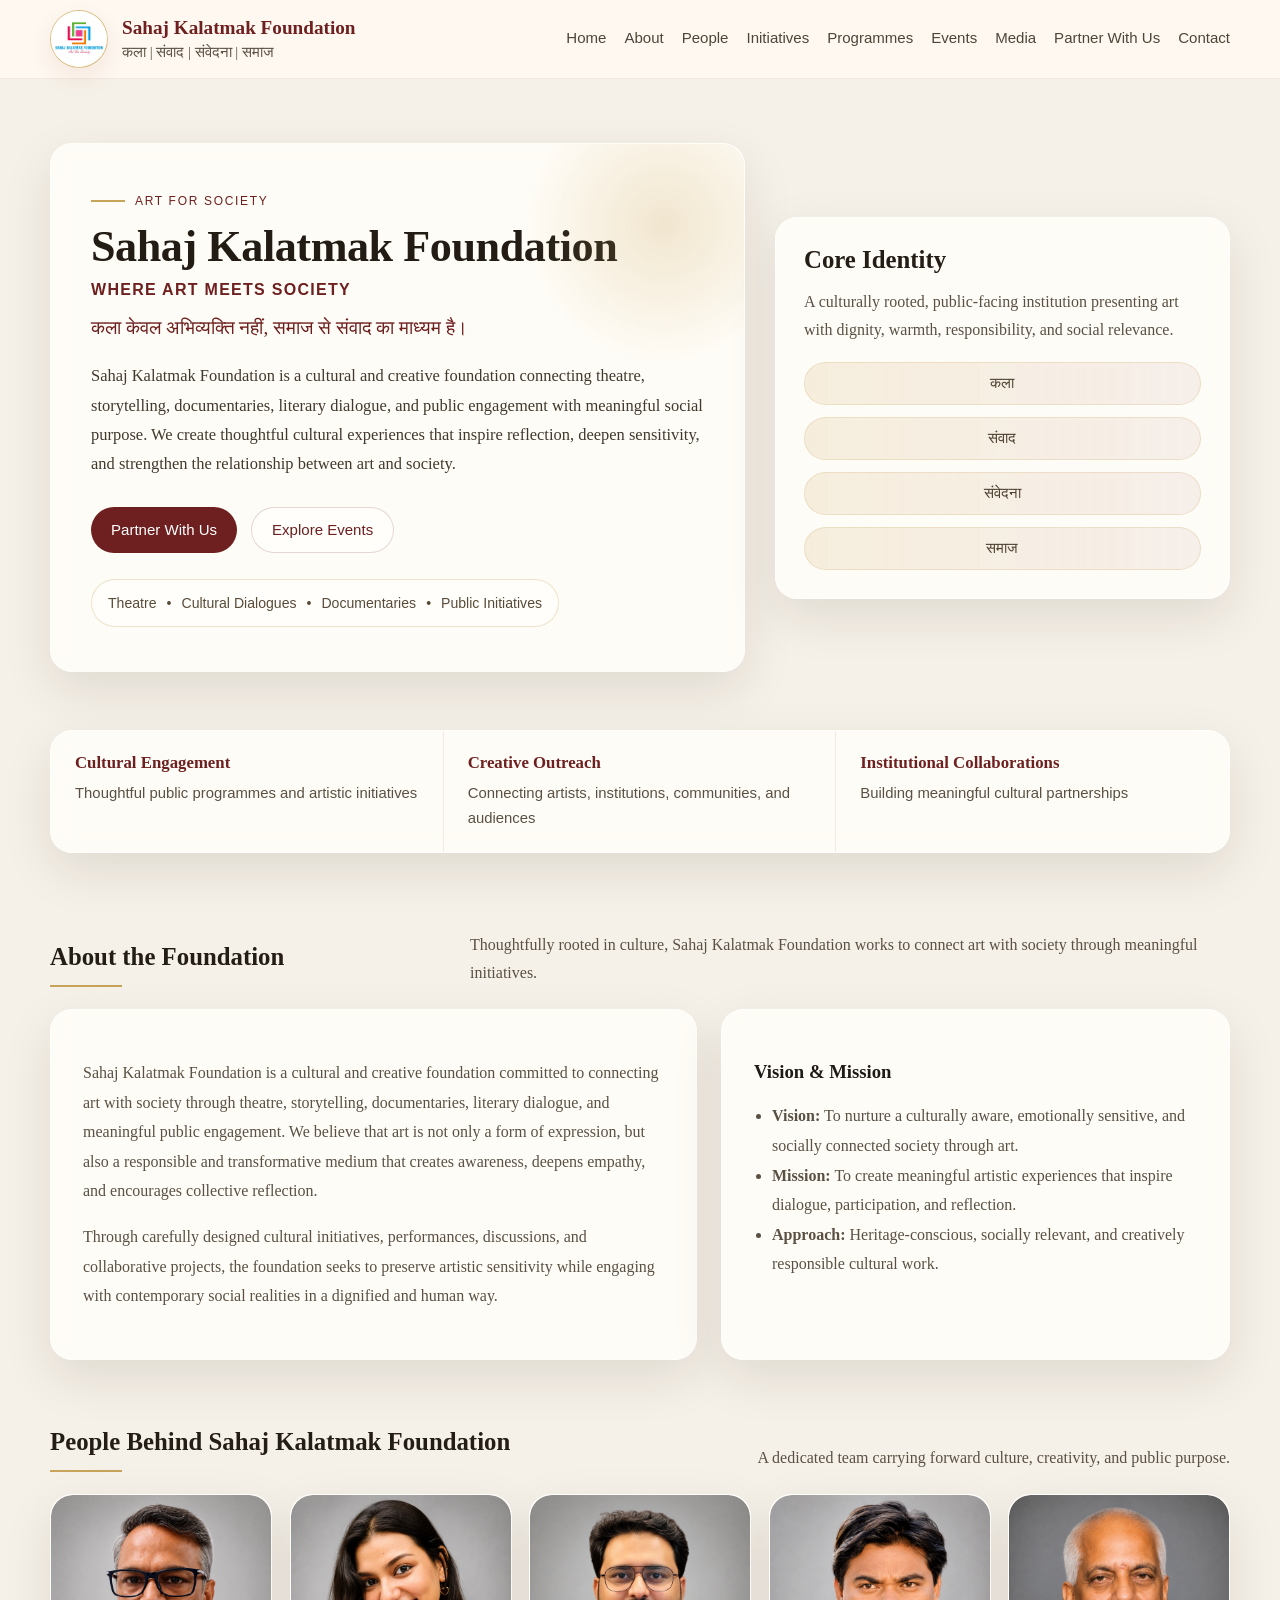
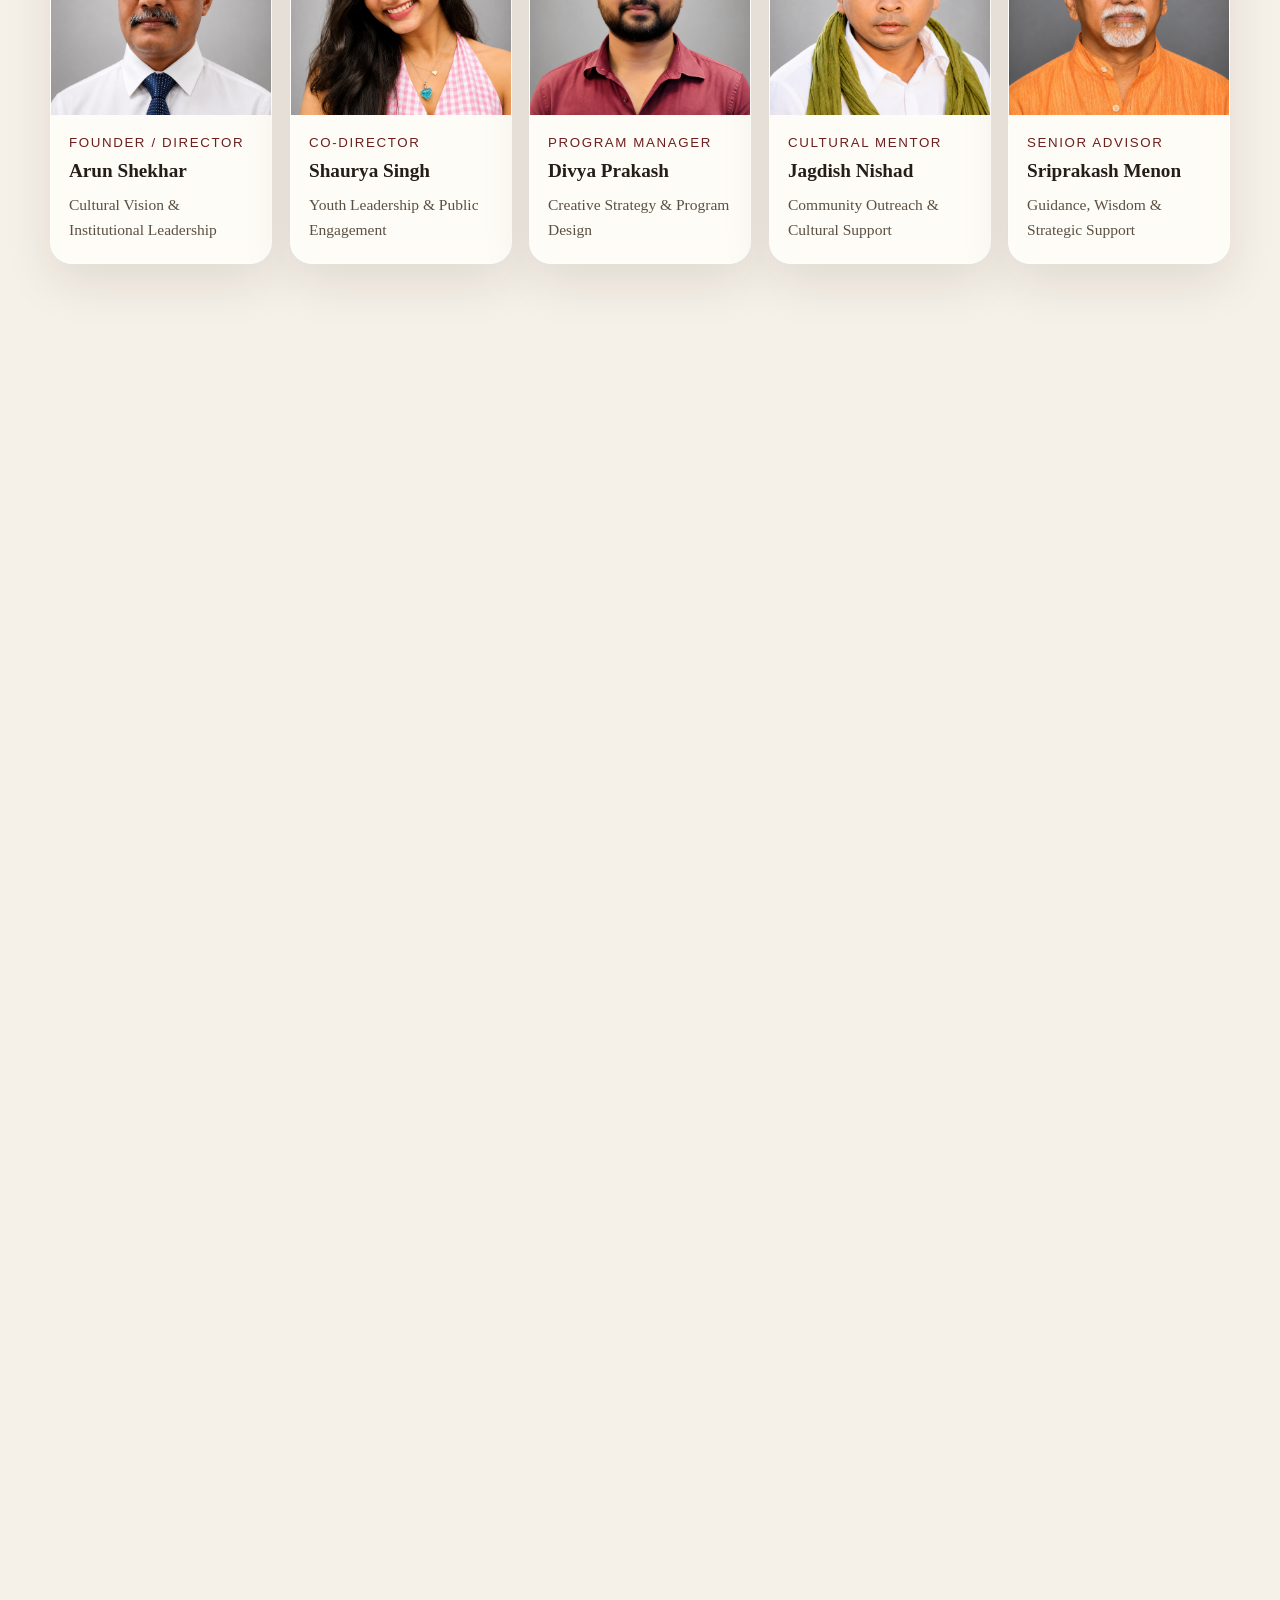
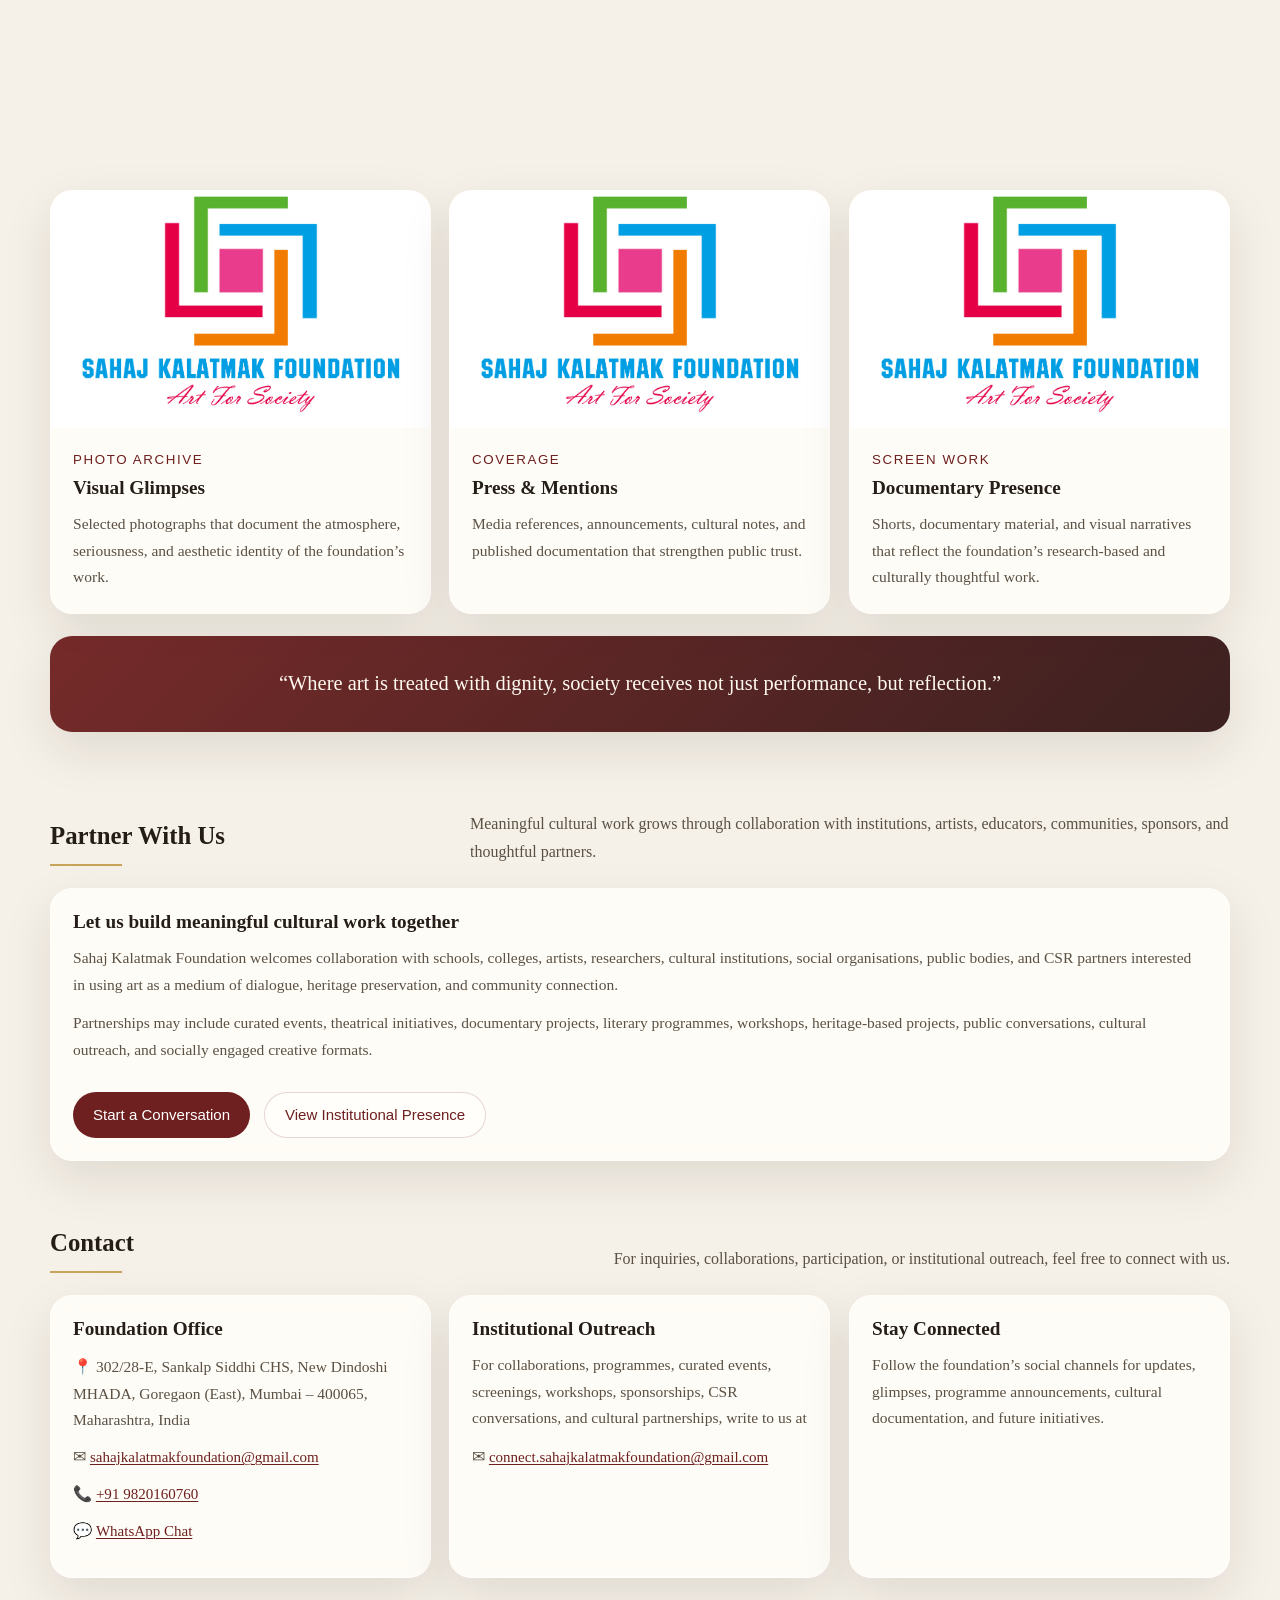
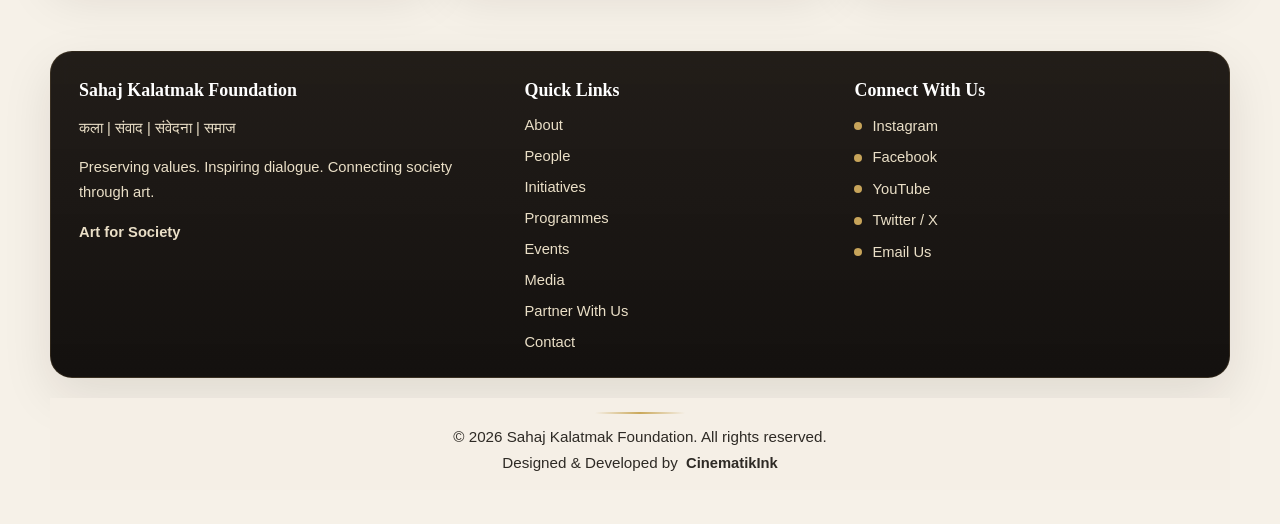
==== commit aede8ef6: "Update index.html" ====
--- a/index.html
+++ b/index.html
@@ -52,9 +52,9 @@
     <section class="hero" id="home">
       <div class="wrap hero__grid">
         <div class="card hero__content">
-          <div class="eyebrow">Art for Society</div>
-          <h2>Where Art Meets Society</h2>
-          <p class="hero-kicker">Sahaj Kalatmak Foundation</p>
+         <div class="eyebrow">Art for Society</div>
+<h2>Sahaj Kalatmak Foundation</h2>
+<p class="hero-kicker">Where Art Meets Society</p>
           <p class="hero__subtitle">कला केवल अभिव्यक्ति नहीं, समाज से संवाद का माध्यम है।</p>
 
           <p class="hero__intro">
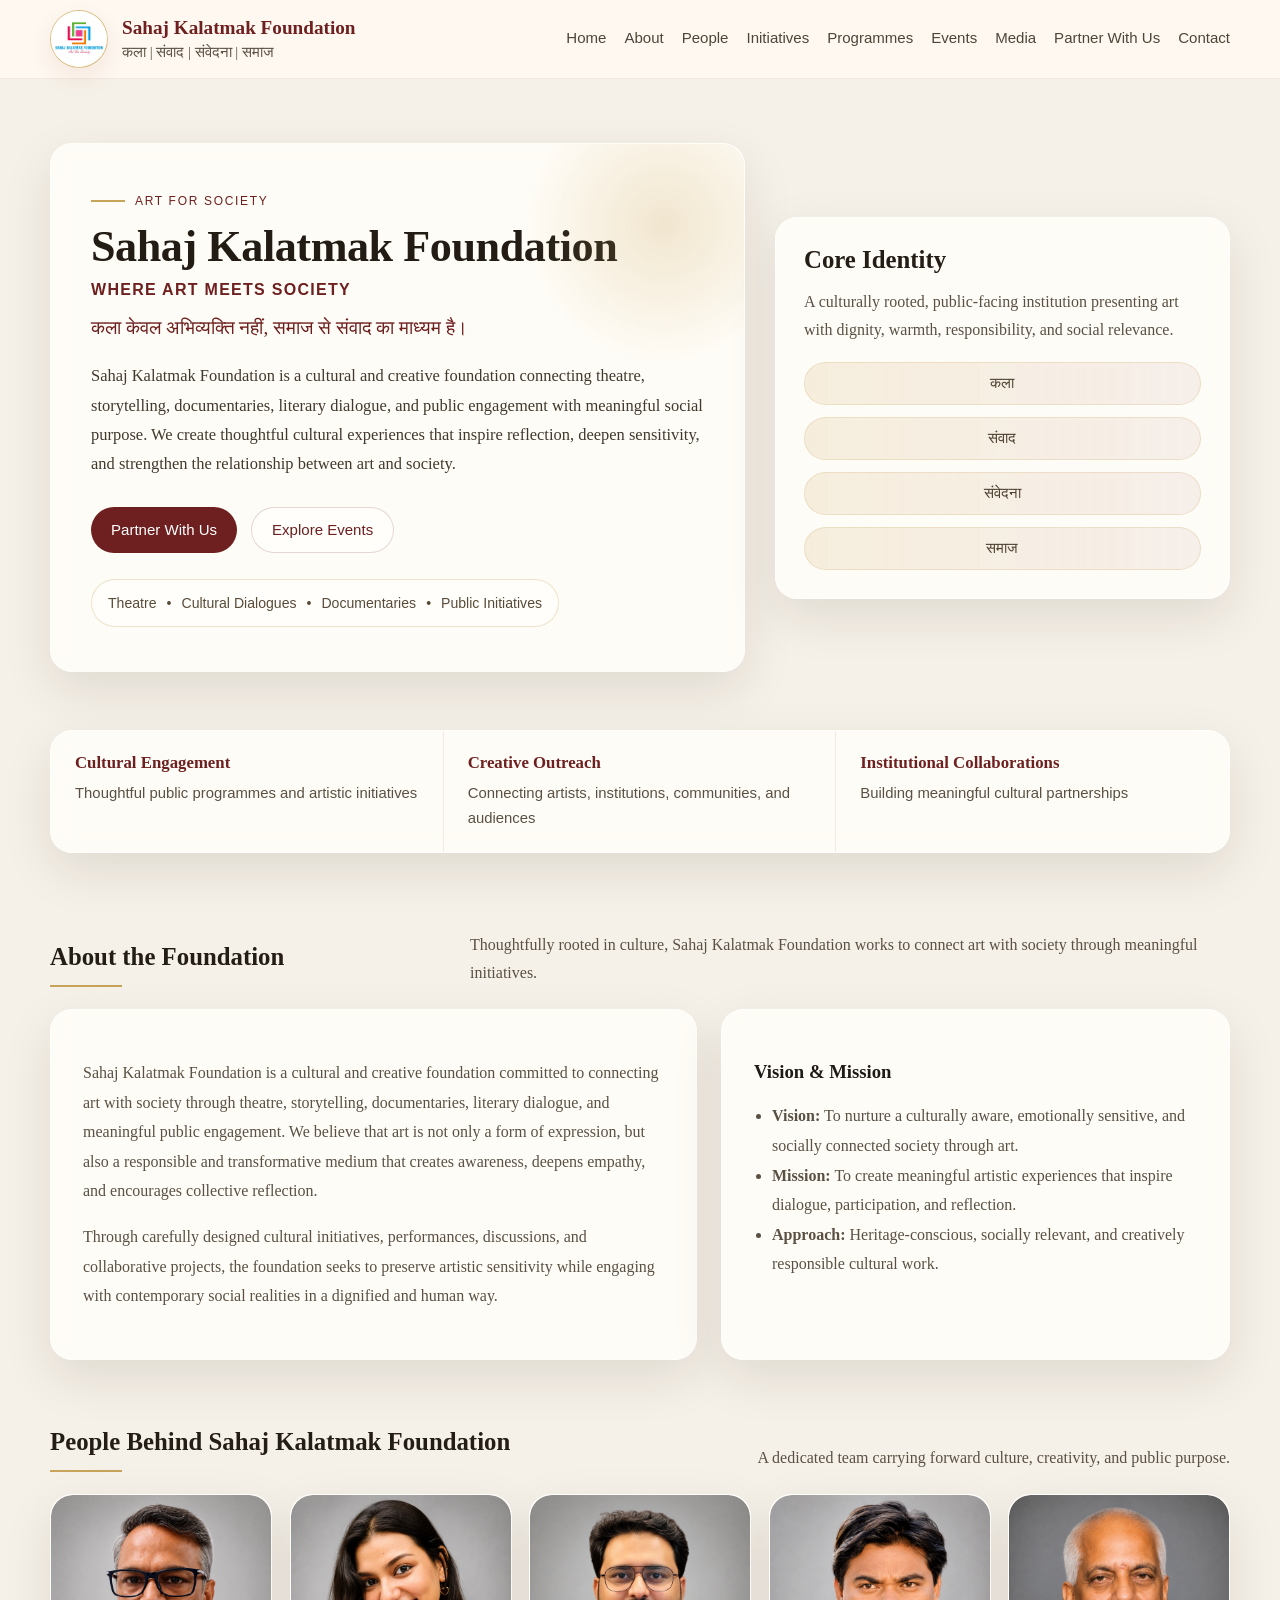
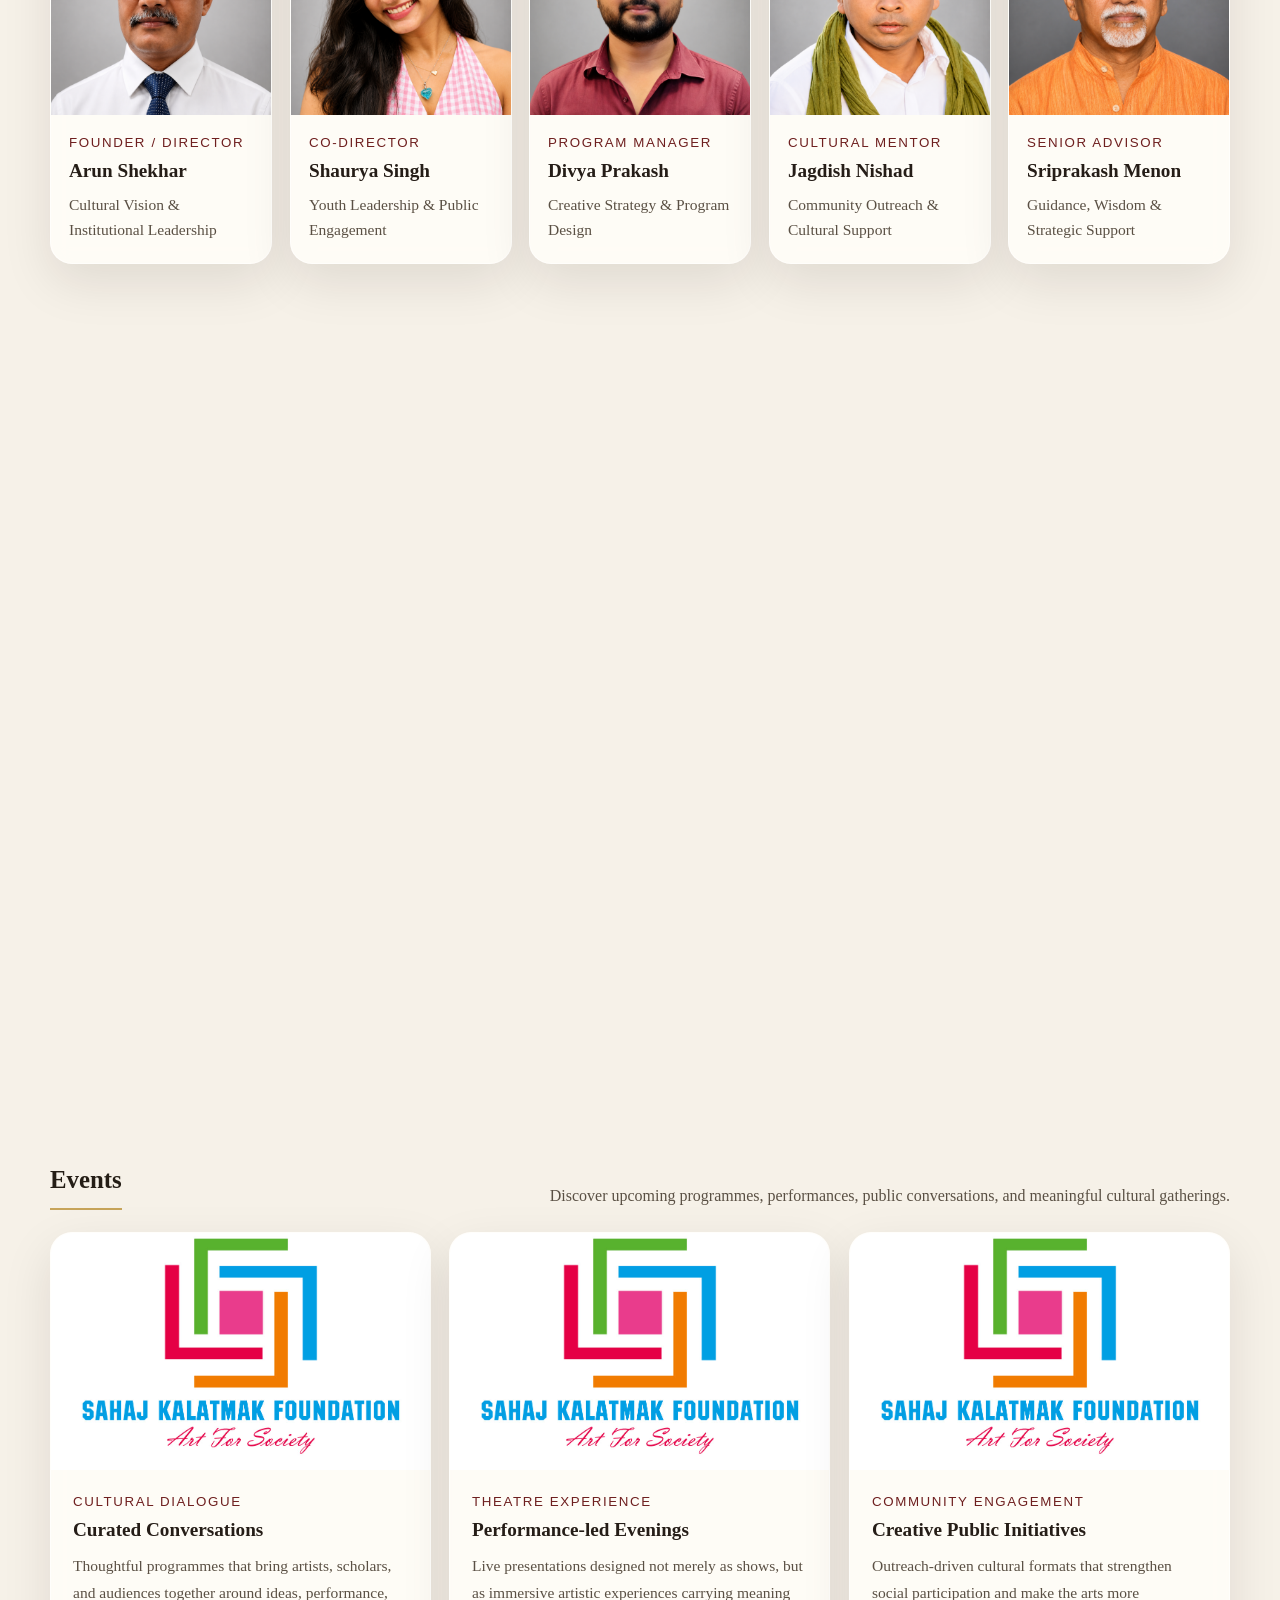
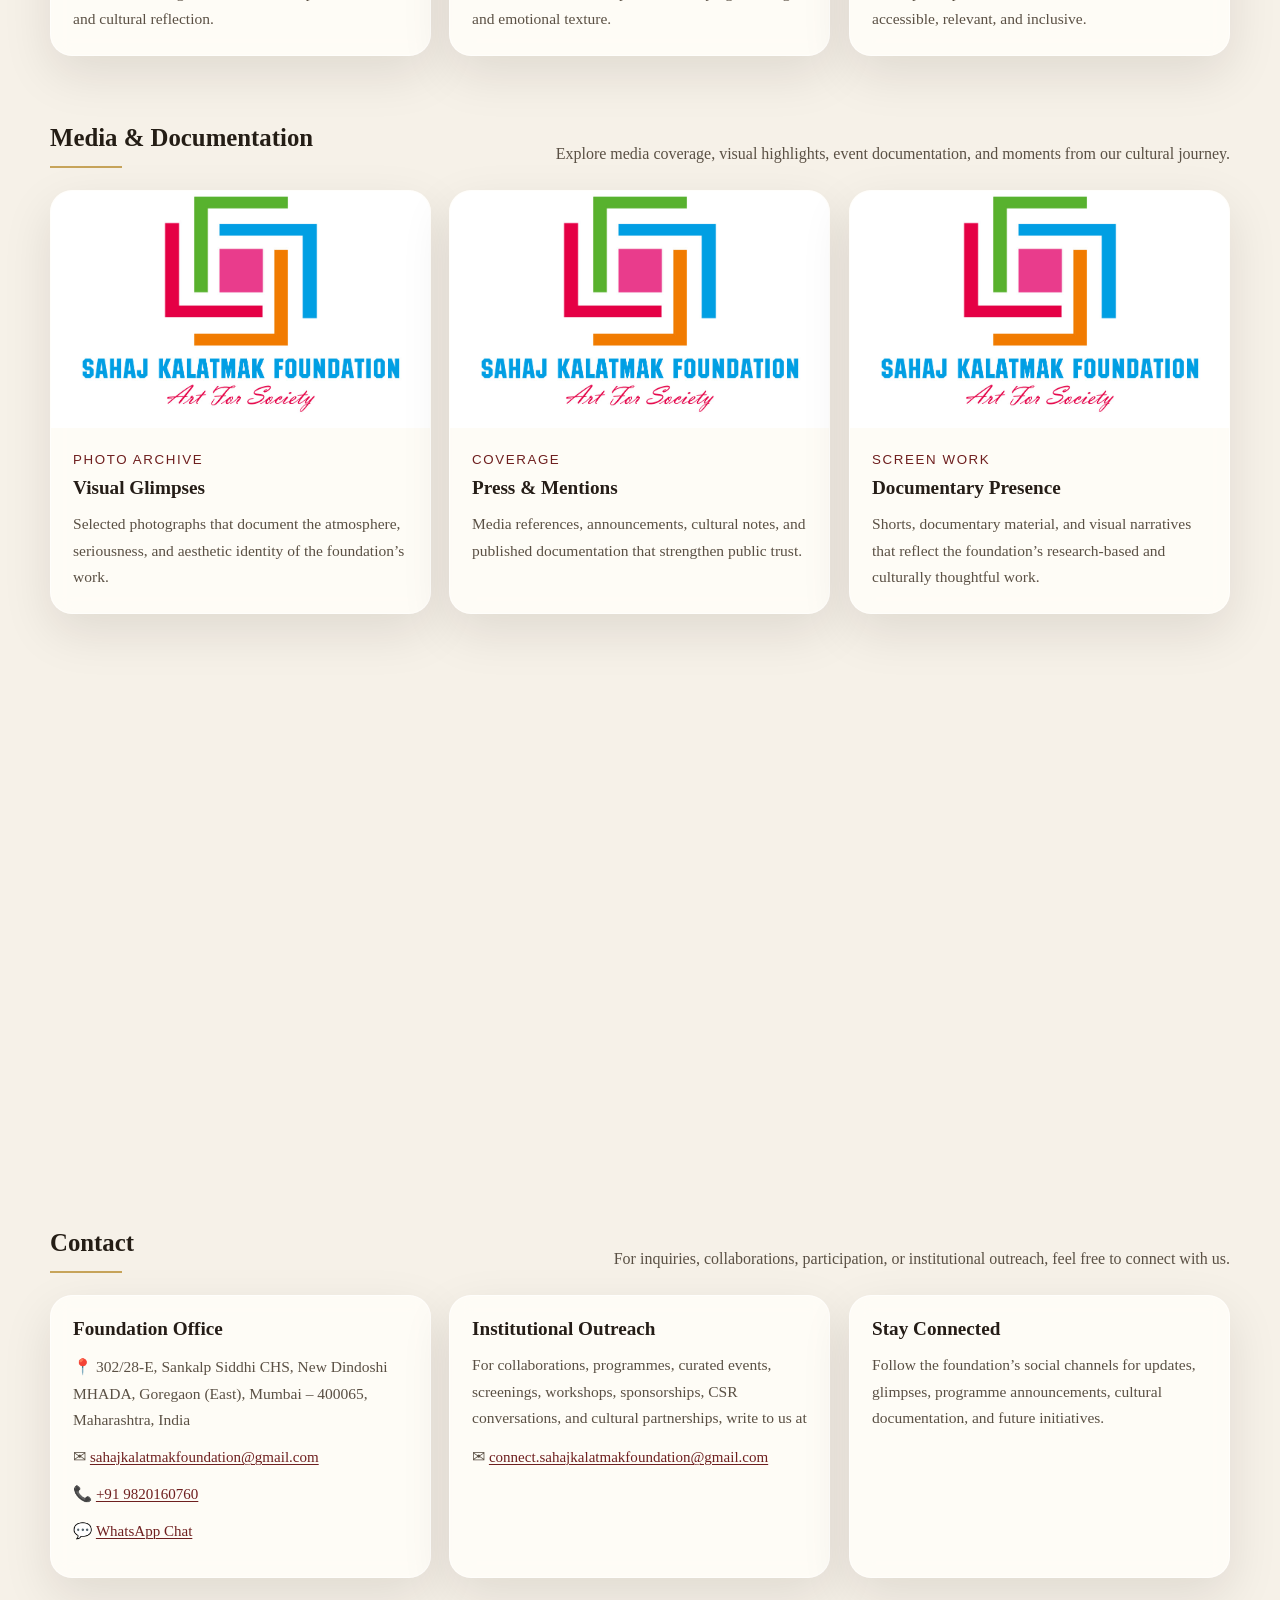
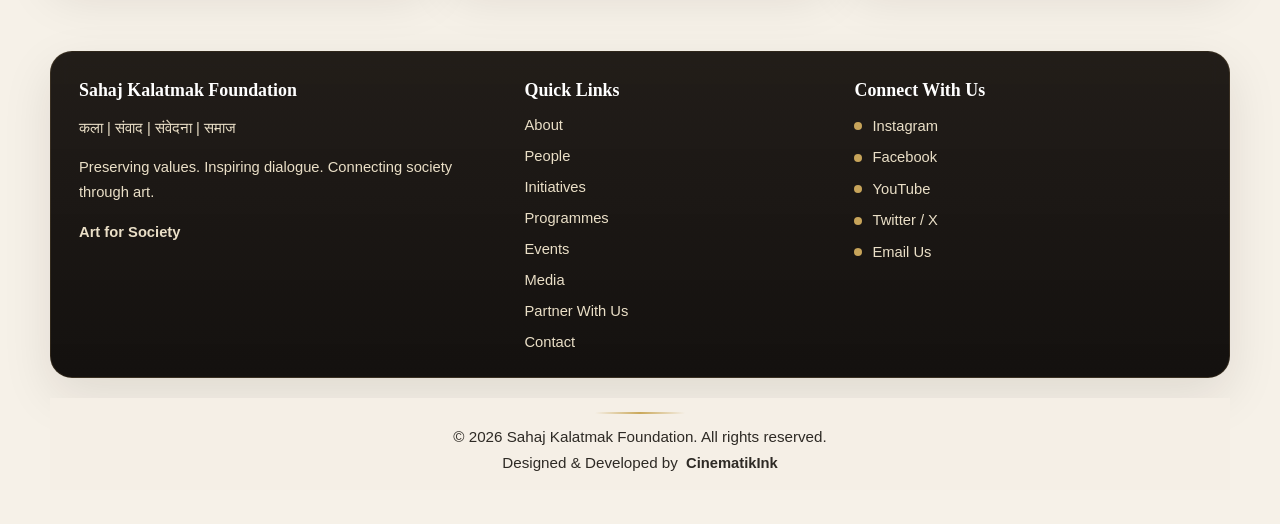
==== commit 3431b7ee: "Update index.html" ====
--- a/index.html
+++ b/index.html
@@ -403,7 +403,9 @@
             <div class="divider"></div>
           </div>
           <p>
-            Meaningful cultural work grows through collaboration with institutions, artists, educators, communities, sponsors, and thoughtful partners.
+            <p>
+We welcome collaborations with institutions, artists, educators, communities, sponsors, and partners who value meaningful cultural work.
+</p>
           </p>
         </div>
 
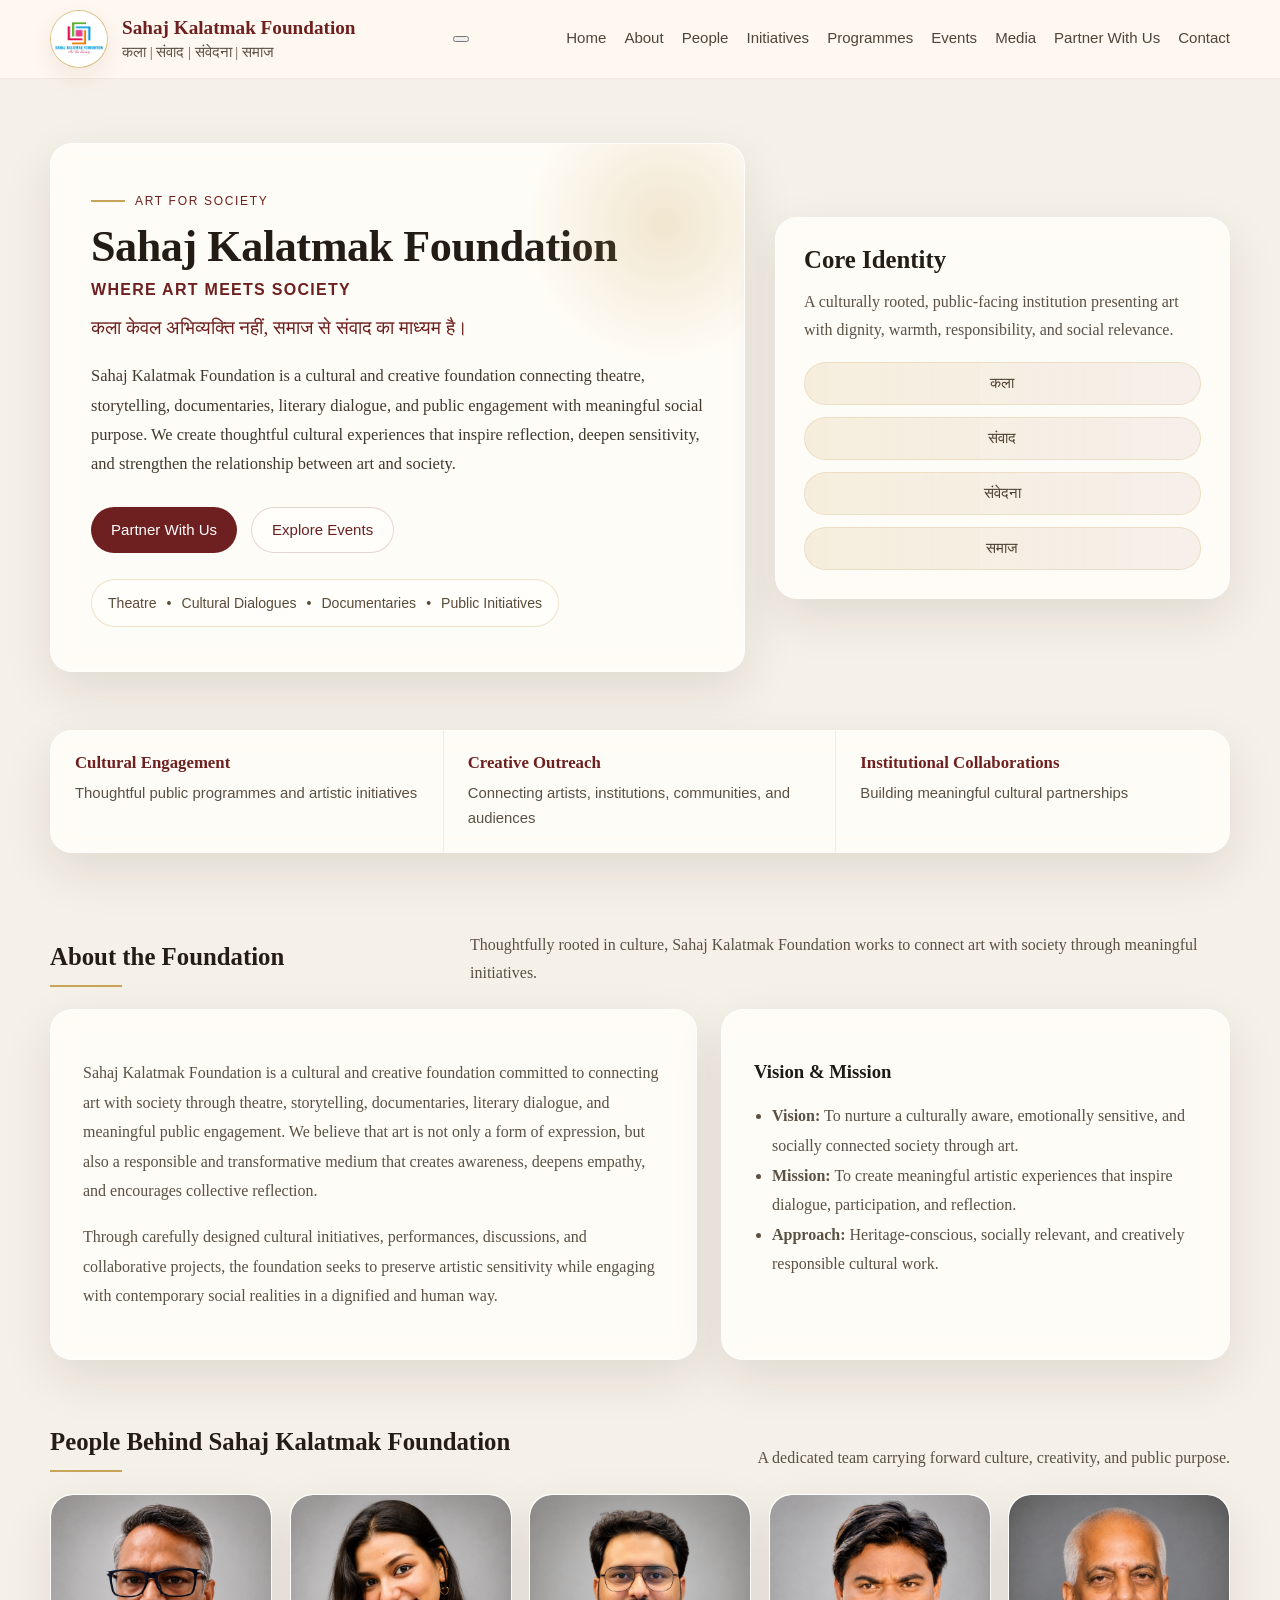
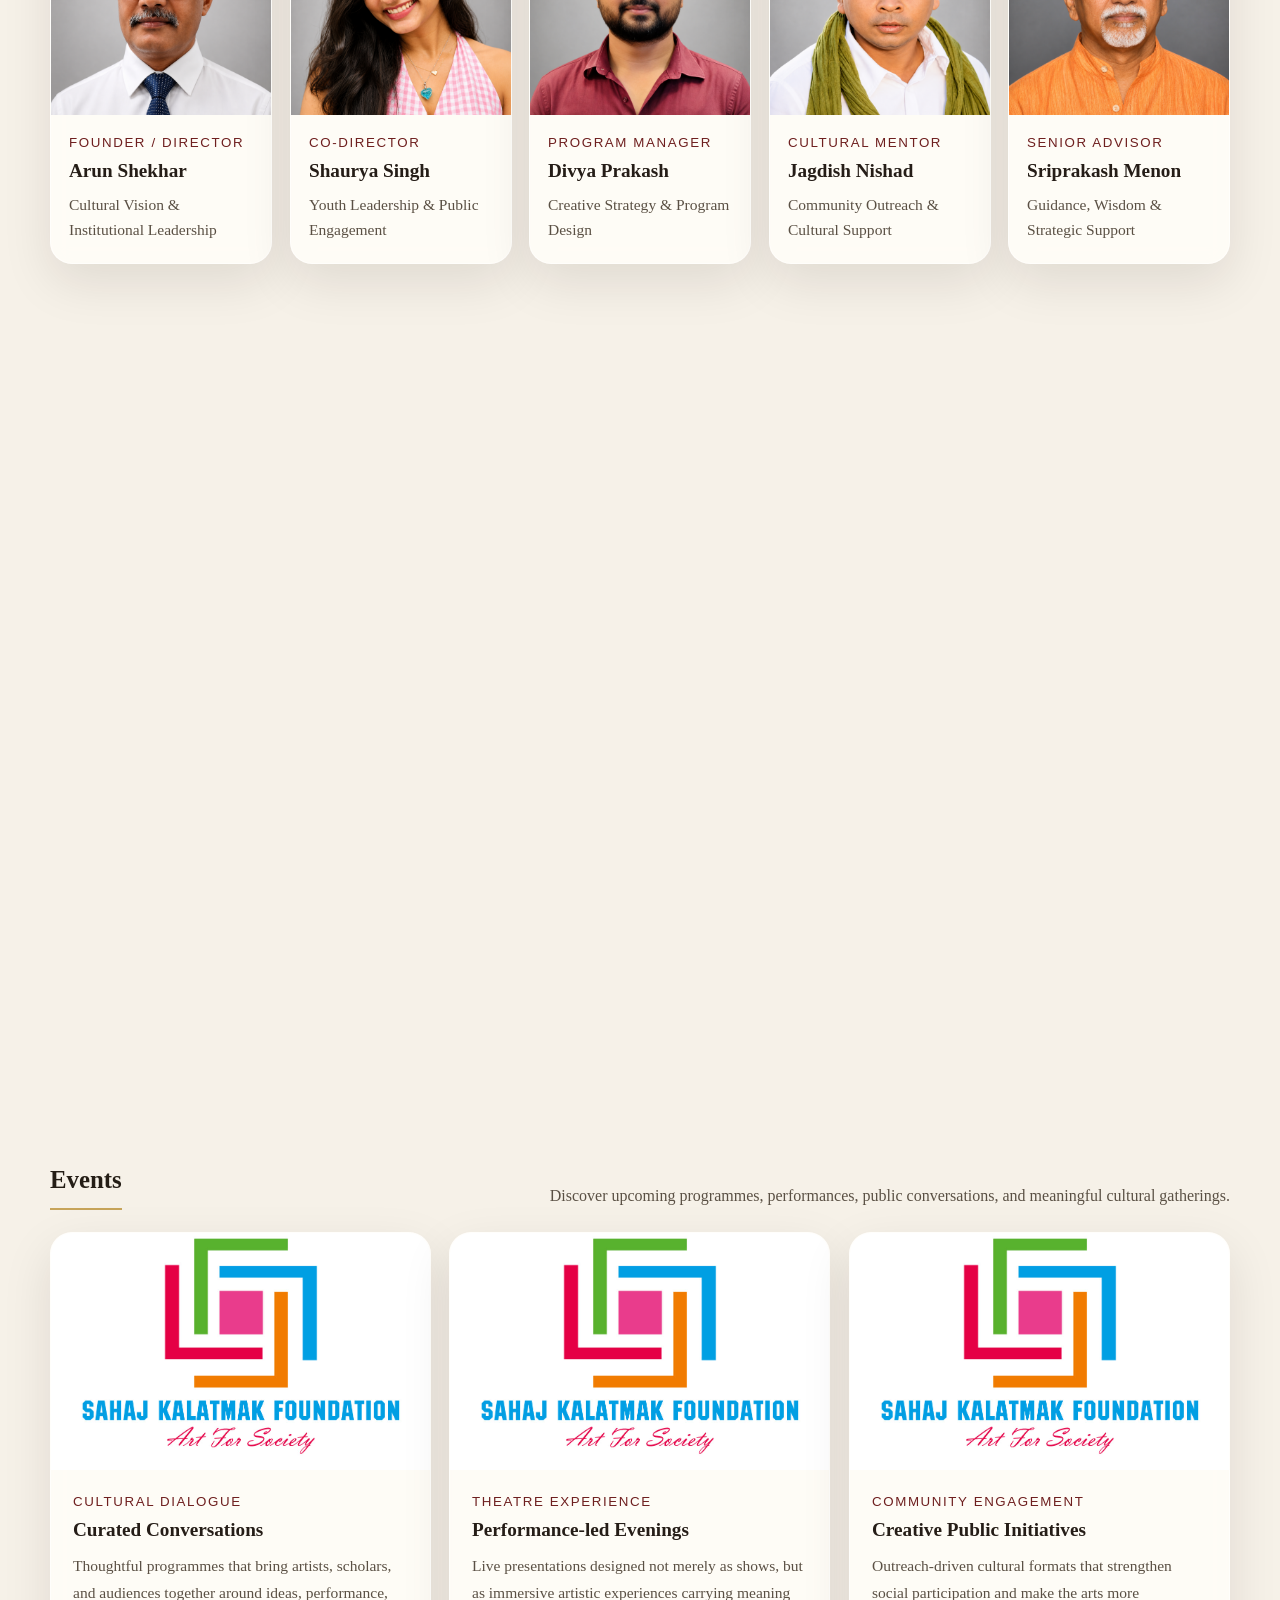
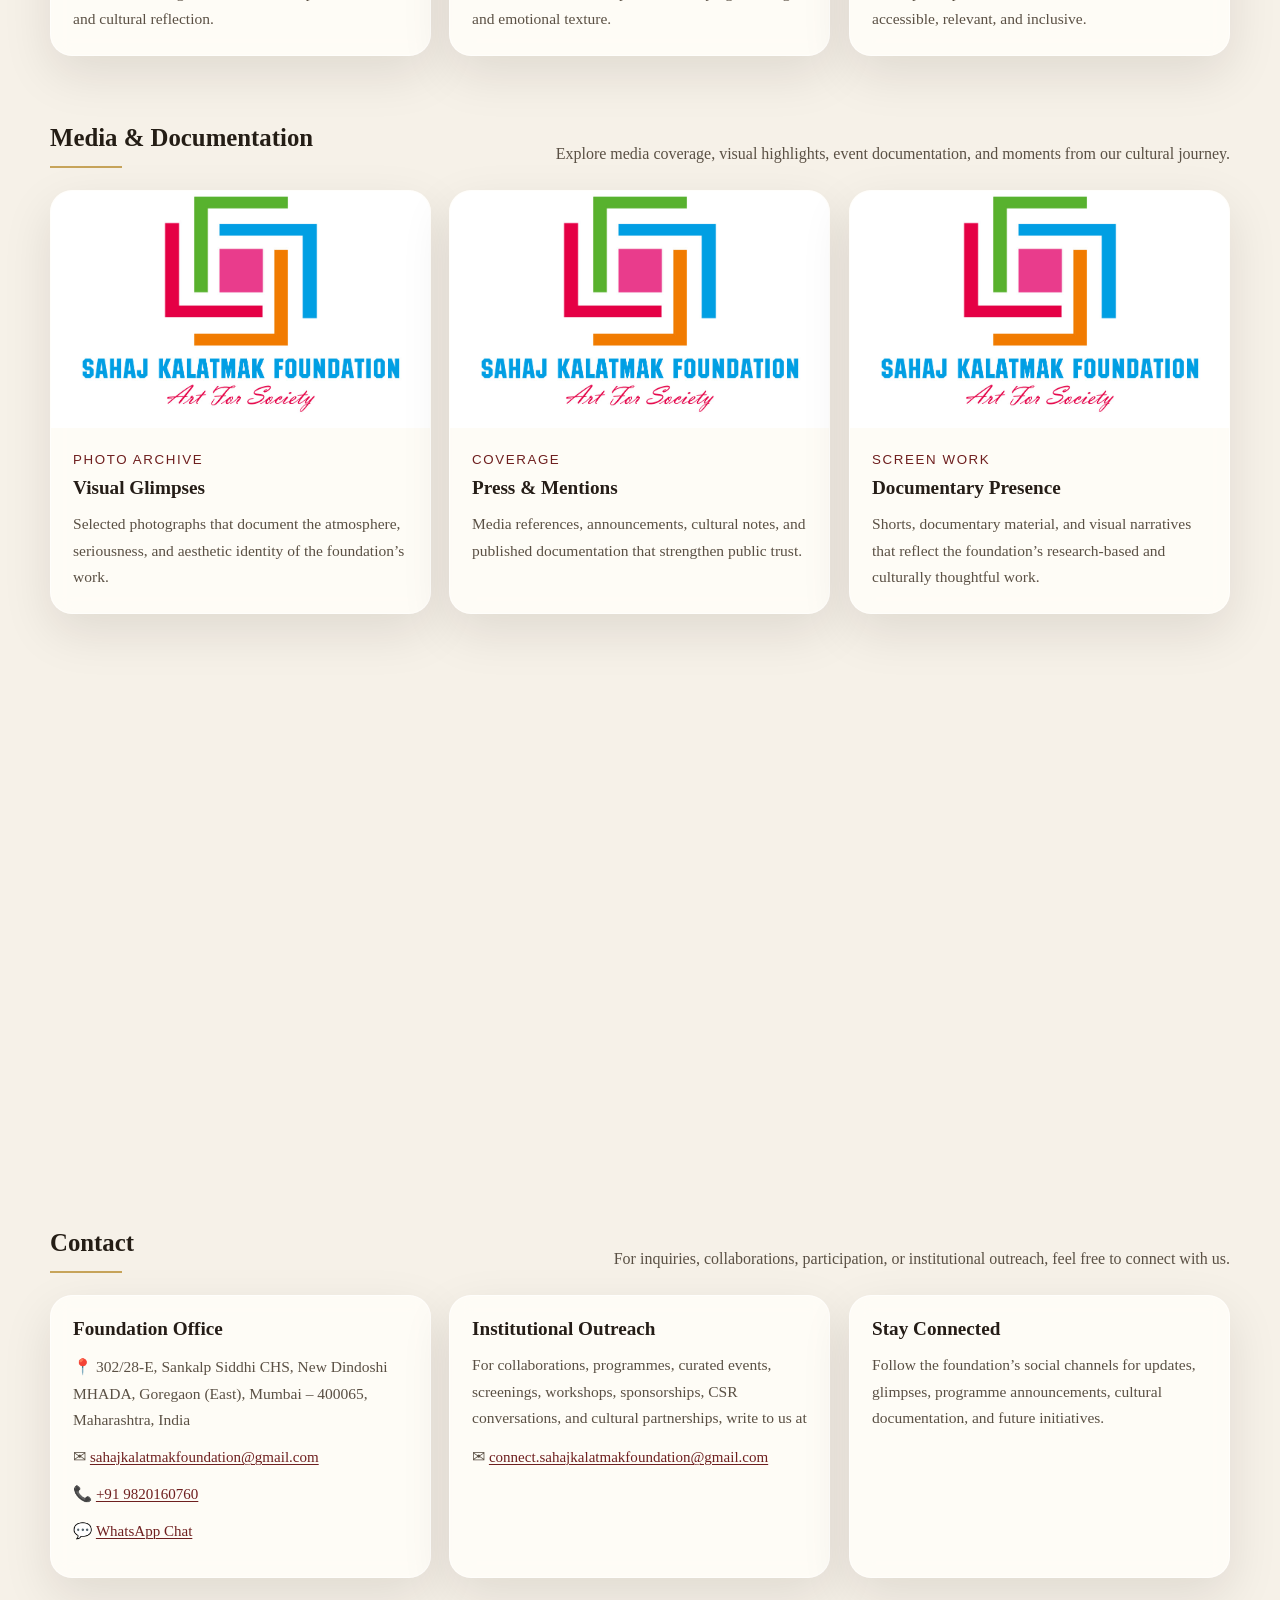
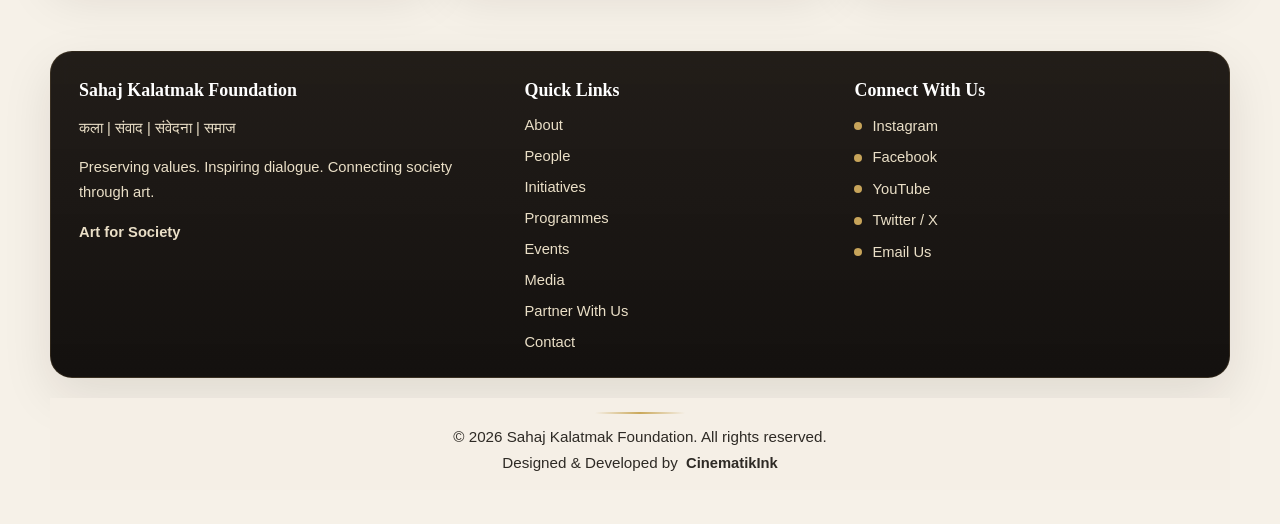
==== commit bc3254a2: "Update index.html" ====
--- a/index.html
+++ b/index.html
@@ -1,18 +1,15 @@
 <!DOCTYPE html>
 <html lang="en">
 <head>
-  <!-- Basic document setup -->
   <meta charset="UTF-8" />
   <meta name="viewport" content="width=device-width, initial-scale=1.0" />
 
-  <!-- SEO -->
   <title>Sahaj Kalatmak Foundation | Art for Society</title>
   <meta
     name="description"
     content="Sahaj Kalatmak Foundation is a cultural and creative foundation connecting art with society through theatre, storytelling, documentaries, dialogue, and meaningful public engagement."
   />
 
-  <!-- Assets -->
   <link rel="icon" type="image/png" href="assets/images/common/favicon.png" />
   <link rel="stylesheet" href="assets/css/variables.css" />
   <link rel="stylesheet" href="assets/css/style.css" />
@@ -20,7 +17,6 @@
 </head>
 
 <body>
-  <!-- Header / Navigation -->
   <header class="site-header">
     <div class="wrap nav">
       <a href="index.html" class="brand" aria-label="Sahaj Kalatmak Foundation Home">
@@ -32,6 +28,12 @@
           <p>कला | संवाद | संवेदना | समाज</p>
         </div>
       </a>
+
+      <button class="nav-toggle" type="button" aria-label="Open navigation menu" aria-expanded="false">
+        <span></span>
+        <span></span>
+        <span></span>
+      </button>
 
       <nav class="nav__menu" aria-label="Primary navigation">
         <a href="#home">Home</a>
@@ -48,13 +50,12 @@
   </header>
 
   <main>
-    <!-- Hero -->
     <section class="hero" id="home">
       <div class="wrap hero__grid">
         <div class="card hero__content">
-         <div class="eyebrow">Art for Society</div>
-<h2>Sahaj Kalatmak Foundation</h2>
-<p class="hero-kicker">Where Art Meets Society</p>
+          <div class="eyebrow">Art for Society</div>
+          <h2>Sahaj Kalatmak Foundation</h2>
+          <p class="hero-kicker">Where Art Meets Society</p>
           <p class="hero__subtitle">कला केवल अभिव्यक्ति नहीं, समाज से संवाद का माध्यम है।</p>
 
           <p class="hero__intro">
@@ -97,7 +98,6 @@
       </div>
     </section>
 
-    <!-- Impact Strip -->
     <section class="section impact-section">
       <div class="wrap">
         <div class="impact-strip card">
@@ -117,7 +117,6 @@
       </div>
     </section>
 
-    <!-- About -->
     <section class="section" id="about">
       <div class="wrap">
         <div class="section__head">
@@ -158,7 +157,6 @@
       </div>
     </section>
 
-    <!-- People -->
     <section class="section" id="people">
       <div class="wrap">
         <div class="section__head">
@@ -166,9 +164,7 @@
             <h3>People Behind Sahaj Kalatmak Foundation</h3>
             <div class="divider"></div>
           </div>
-          <p>
-            A dedicated team carrying forward culture, creativity, and public purpose.
-          </p>
+          <p>A dedicated team carrying forward culture, creativity, and public purpose.</p>
         </div>
 
         <div class="people-row">
@@ -220,7 +216,6 @@
       </div>
     </section>
 
-    <!-- Initiatives -->
     <section class="section" id="initiatives">
       <div class="wrap">
         <div class="section__head">
@@ -261,7 +256,6 @@
       </div>
     </section>
 
-    <!-- Signature Programmes -->
     <section class="section" id="signature-programmes">
       <div class="wrap">
         <div class="section__head">
@@ -302,7 +296,6 @@
       </div>
     </section>
 
-    <!-- Events -->
     <section class="section" id="events">
       <div class="wrap">
         <div class="section__head">
@@ -346,7 +339,6 @@
       </div>
     </section>
 
-    <!-- Media -->
     <section class="section" id="media">
       <div class="wrap">
         <div class="section__head">
@@ -394,7 +386,6 @@
       </div>
     </section>
 
-    <!-- Partner With Us -->
     <section class="section" id="collaborate">
       <div class="wrap">
         <div class="section__head">
@@ -403,9 +394,7 @@
             <div class="divider"></div>
           </div>
           <p>
-            <p>
-We welcome collaborations with institutions, artists, educators, communities, sponsors, and partners who value meaningful cultural work.
-</p>
+            Meaningful cultural work grows through collaboration with institutions, artists, educators, communities, sponsors, and thoughtful partners.
           </p>
         </div>
 
@@ -414,7 +403,7 @@
             <h4>Let us build meaningful cultural work together</h4>
 
             <p>
-              Sahaj Kalatmak Foundation welcomes collaboration with schools, colleges, artists, researchers,
+              Sahaj Kalatmak Foundation collaborates with schools, colleges, artists, researchers,
               cultural institutions, social organisations, public bodies, and CSR partners interested in using art
               as a medium of dialogue, heritage preservation, and community connection.
             </p>
@@ -433,7 +422,6 @@
       </div>
     </section>
 
-    <!-- Contact -->
     <section class="section" id="contact">
       <div class="wrap">
         <div class="section__head">
@@ -454,27 +442,21 @@
 
               <ul class="contact-list">
                 <li>📍 302/28-E, Sankalp Siddhi CHS, New Dindoshi MHADA, Goregaon (East), Mumbai – 400065, Maharashtra, India</li>
-
                 <li>
                   ✉
                   <a href="mailto:sahajkalatmakfoundation@gmail.com" class="email-link">
                     sahajkalatmakfoundation@gmail.com
                   </a>
                 </li>
-
                 <li>
                   📞
                   <a href="tel:+919820160760" class="contact-link">
                     +91 9820160760
                   </a>
                 </li>
-
                 <li>
                   💬
-                  <a href="https://wa.me/919820160760"
-                     target="_blank"
-                     rel="noopener noreferrer"
-                     class="contact-link">
+                  <a href="https://wa.me/919820160760" target="_blank" rel="noopener noreferrer" class="contact-link">
                     WhatsApp Chat
                   </a>
                 </li>
@@ -493,9 +475,8 @@
 
               <p>
                 ✉
-                <a href="mailto:connect.sahajkalatmakfoundation@gmail.com"
-                   class="email-link">
-                   connect.sahajkalatmakfoundation@gmail.com
+                <a href="mailto:connect.sahajkalatmakfoundation@gmail.com" class="email-link">
+                  connect.sahajkalatmakfoundation@gmail.com
                 </a>
               </p>
             </div>
@@ -516,16 +497,13 @@
     </section>
   </main>
 
-  <!-- Footer -->
   <footer class="footer">
     <div class="wrap">
       <div class="footer__grid card">
         <div>
           <h4>Sahaj Kalatmak Foundation</h4>
           <p>कला | संवाद | संवेदना | समाज</p>
-          <p>
-            Preserving values. Inspiring dialogue. Connecting society through art.
-          </p>
+          <p>Preserving values. Inspiring dialogue. Connecting society through art.</p>
           <p><strong>Art for Society</strong></p>
         </div>
 
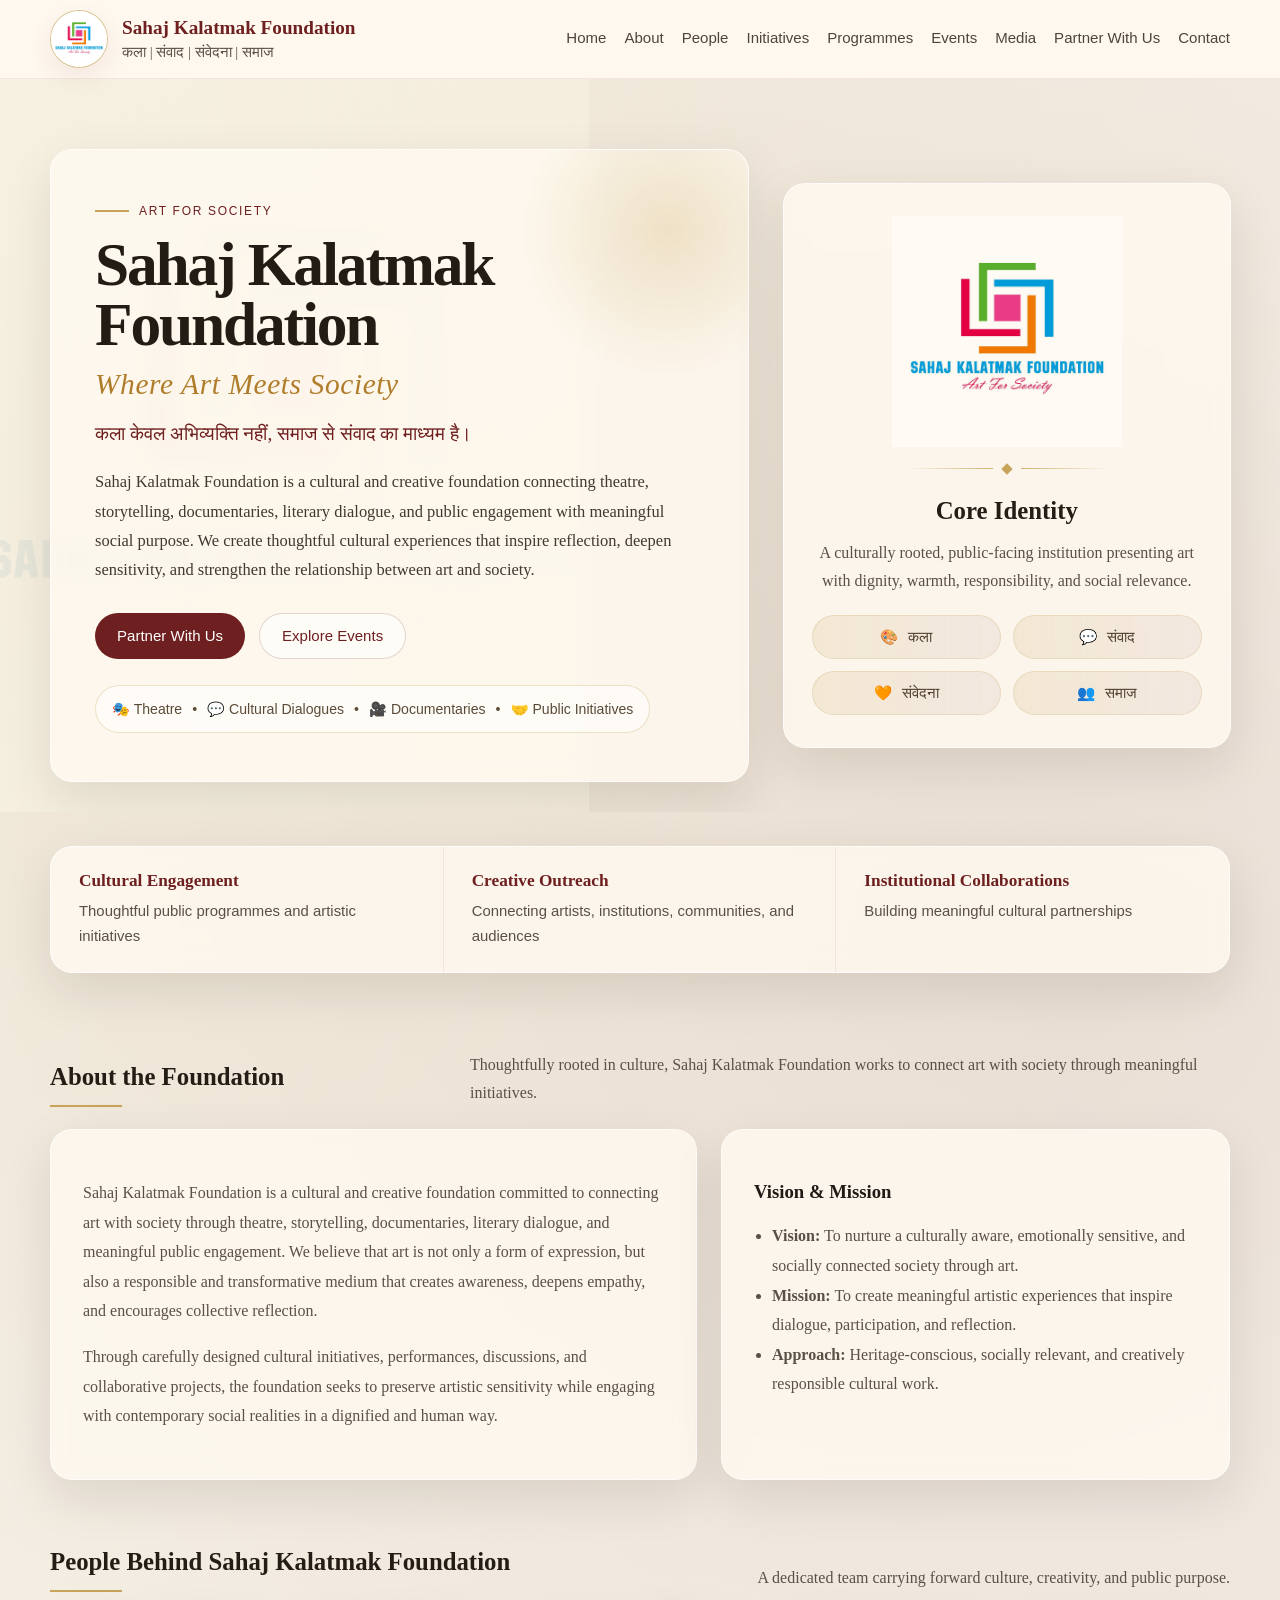
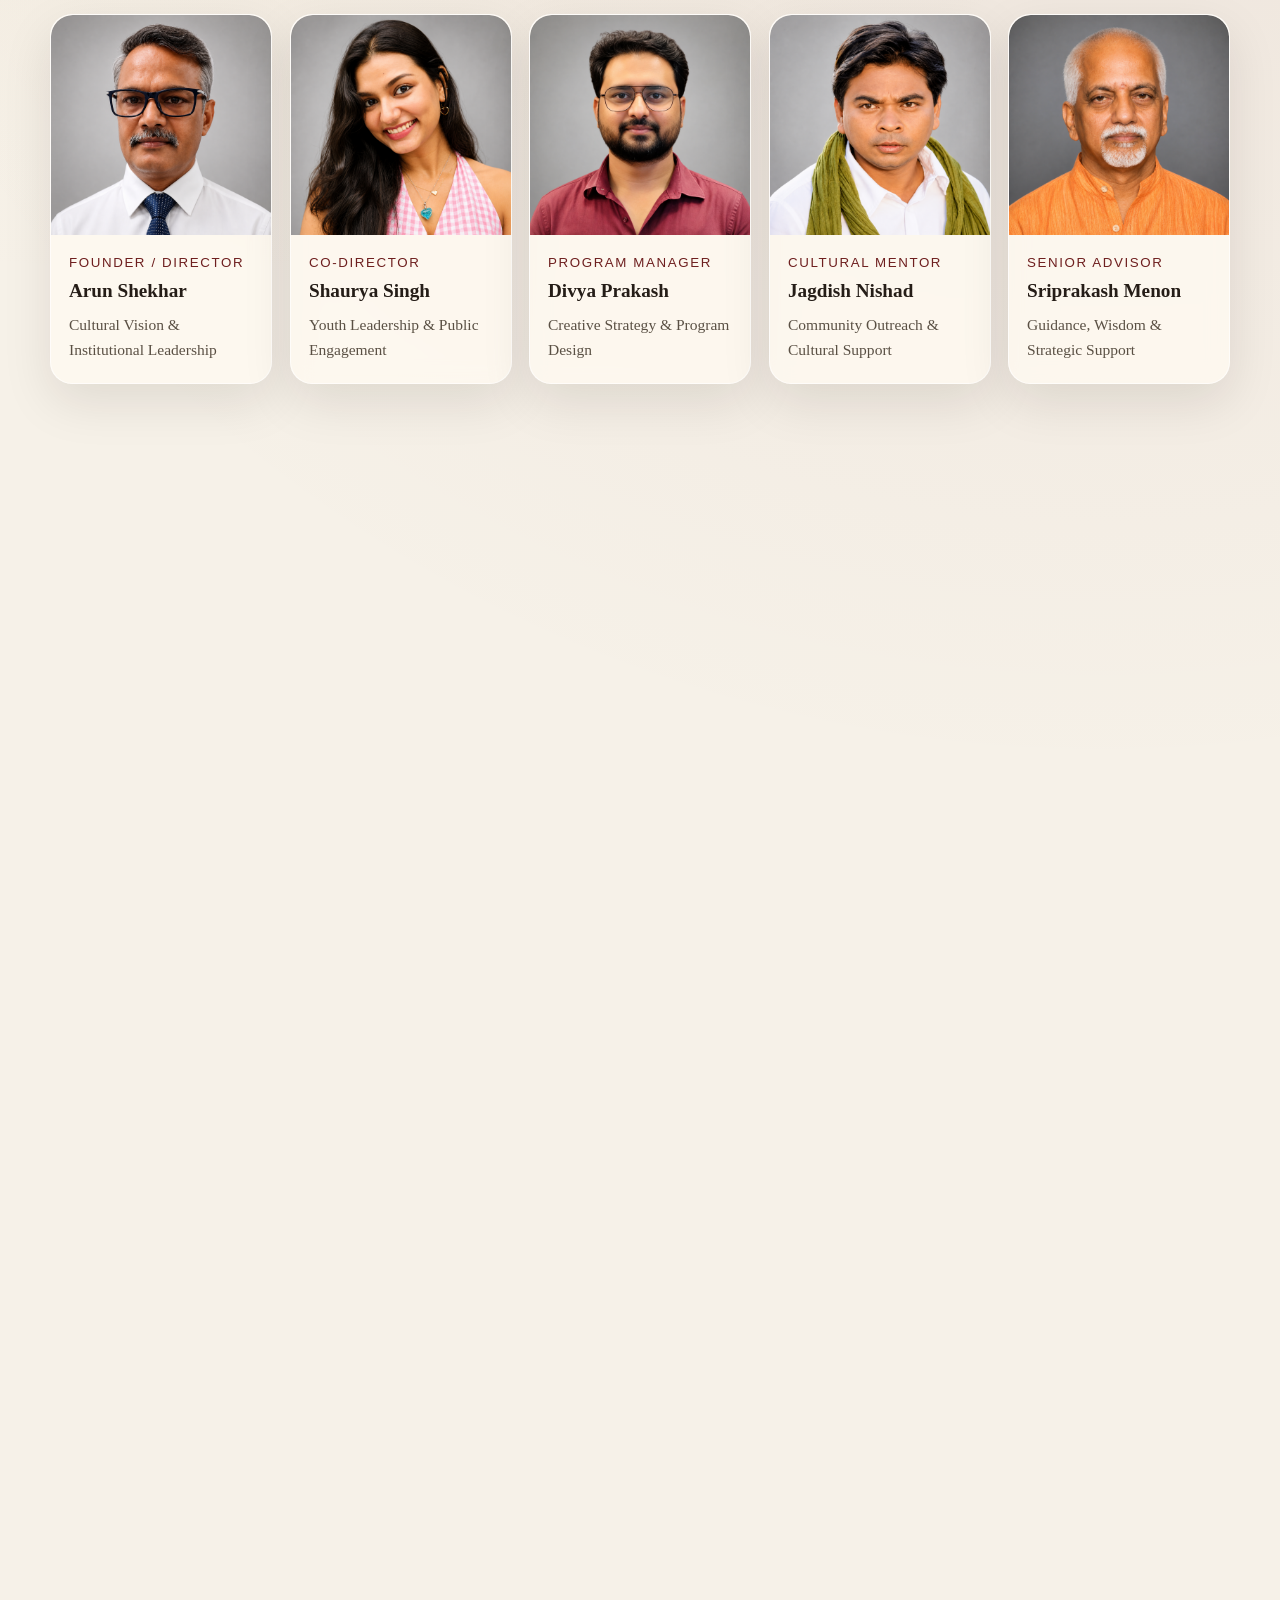
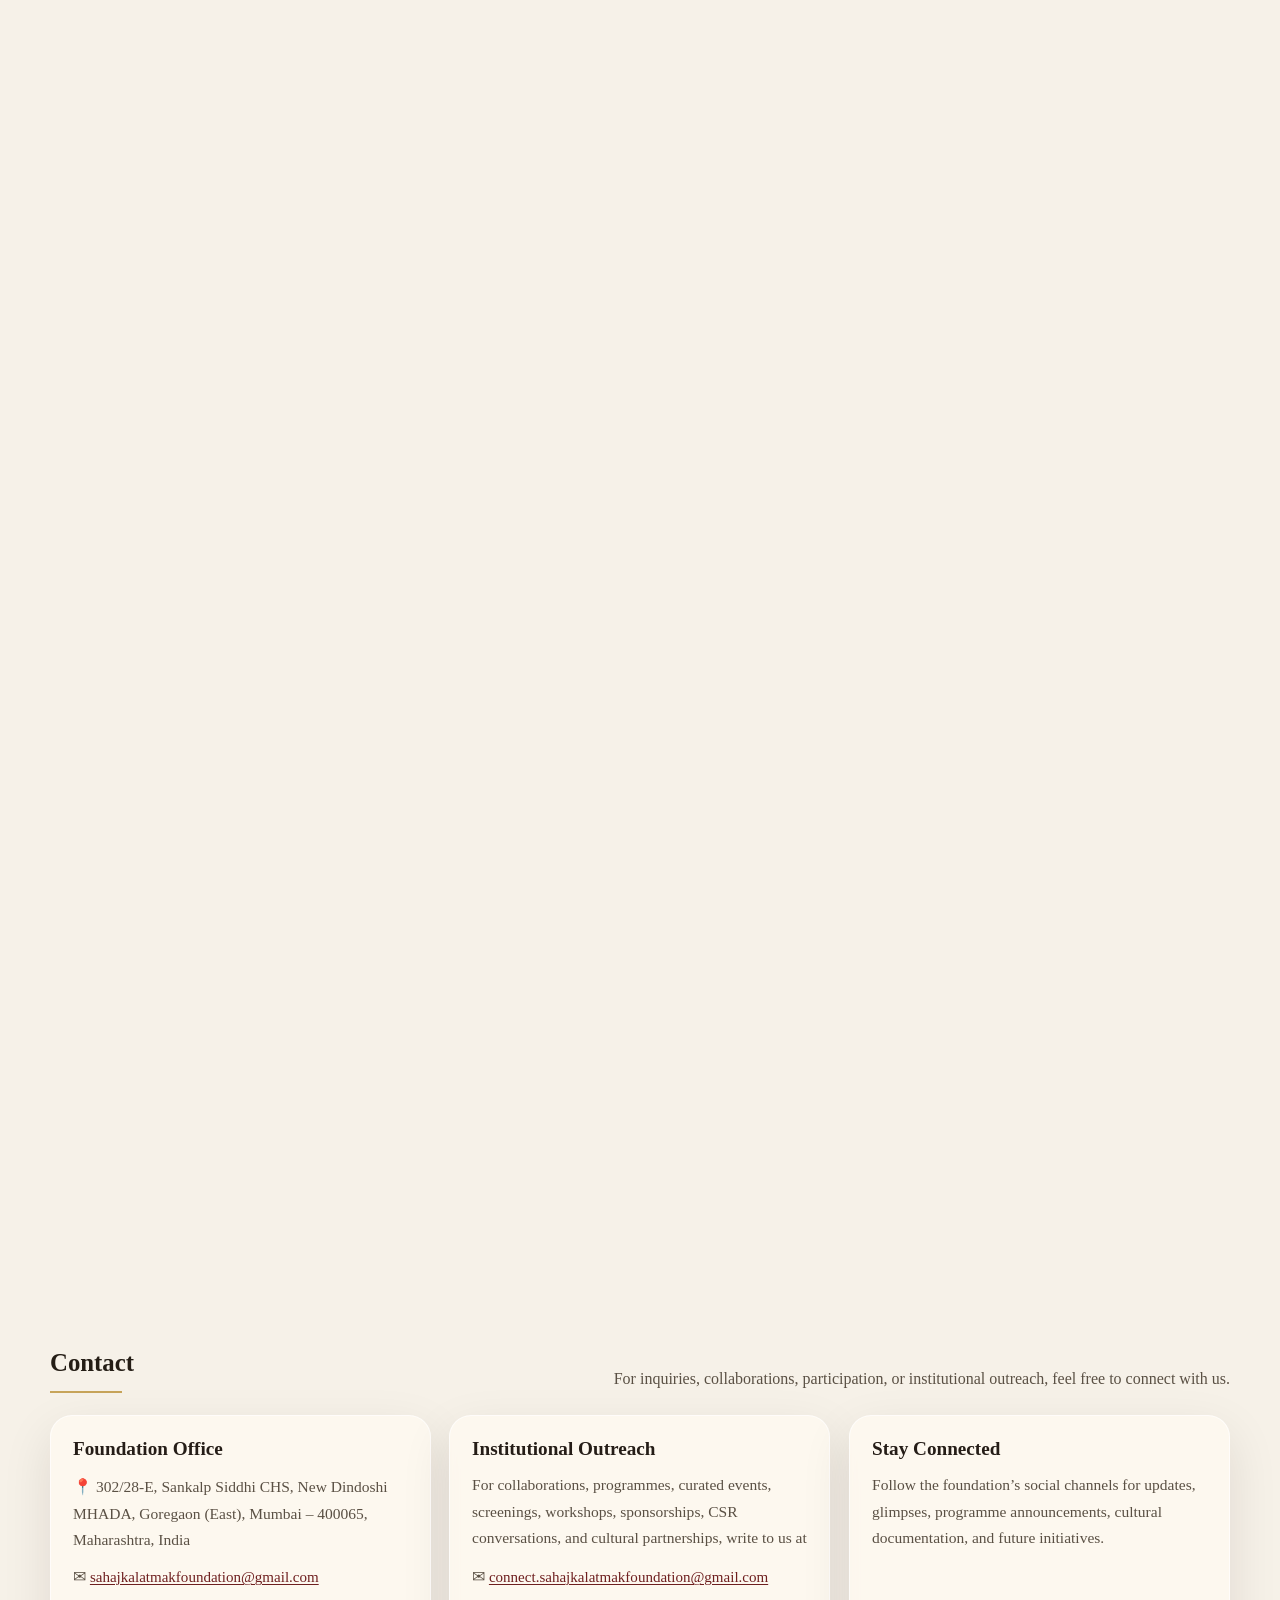
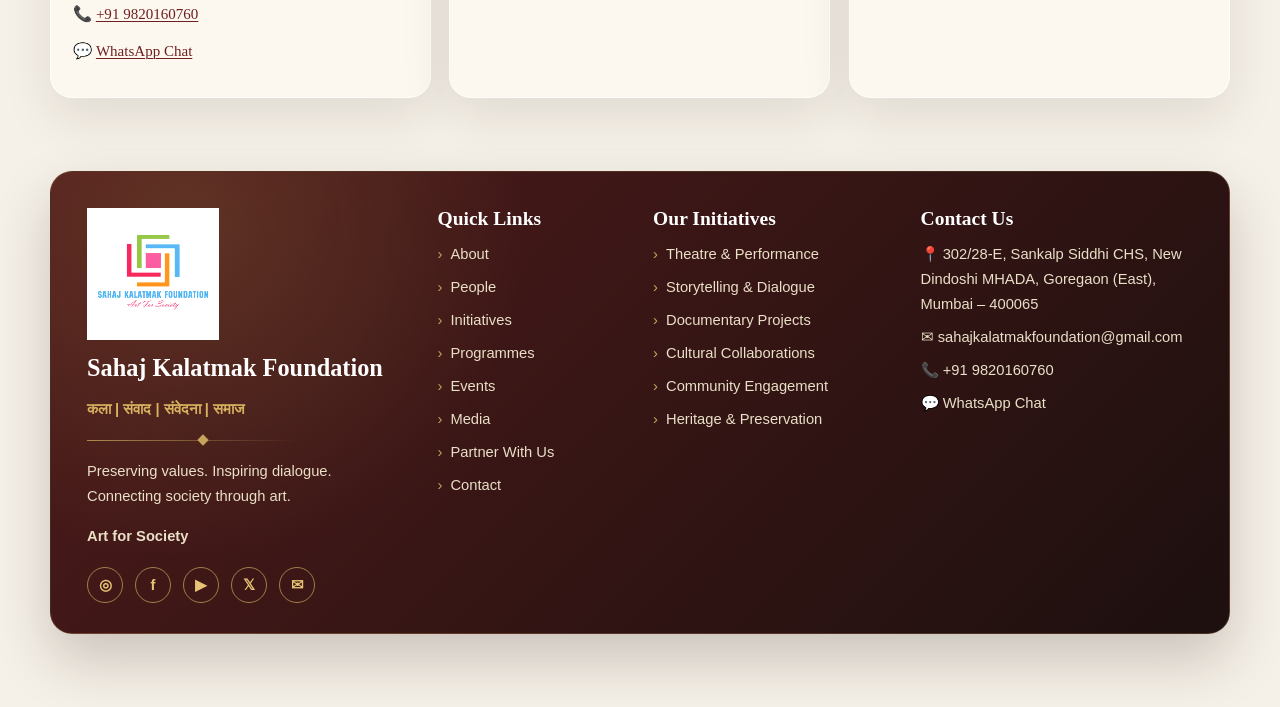
==== commit b64acadf: "Add files via upload" ====
--- a/index.html
+++ b/index.html
@@ -71,28 +71,34 @@
           </div>
 
           <div class="trust-bar">
-            <span>Theatre</span>
+            <span>🎭 Theatre</span>
             <span>•</span>
-            <span>Cultural Dialogues</span>
+            <span>💬 Cultural Dialogues</span>
             <span>•</span>
-            <span>Documentaries</span>
+            <span>🎥 Documentaries</span>
             <span>•</span>
-            <span>Public Initiatives</span>
-          </div>
-        </div>
-
-        <aside class="card panel">
+            <span>🤝 Public Initiatives</span>
+          </div>
+        </div>
+
+        <aside class="card panel identity-panel">
+          <div class="identity-logo">
+            <img src="assets/images/logo/sahaj-logo.jpg" alt="Sahaj Kalatmak Foundation logo" />
+          </div>
+
+          <div class="ornament-line"><span></span></div>
+
           <h3>Core Identity</h3>
           <p>
             A culturally rooted, public-facing institution presenting art with dignity,
             warmth, responsibility, and social relevance.
           </p>
 
-          <div class="value-list">
-            <div class="value-pill">कला</div>
-            <div class="value-pill">संवाद</div>
-            <div class="value-pill">संवेदना</div>
-            <div class="value-pill">समाज</div>
+          <div class="value-list value-list--chips">
+            <div class="value-pill"><span>🎨</span> कला</div>
+            <div class="value-pill"><span>💬</span> संवाद</div>
+            <div class="value-pill"><span>🧡</span> संवेदना</div>
+            <div class="value-pill"><span>👥</span> समाज</div>
           </div>
         </aside>
       </div>
@@ -500,11 +506,23 @@
   <footer class="footer">
     <div class="wrap">
       <div class="footer__grid card">
-        <div>
+        <div class="footer-brand-block">
+          <div class="footer-logo-row">
+            <img src="assets/images/logo/sahaj-logo.jpg" alt="Sahaj Kalatmak Foundation logo" />
+          </div>
           <h4>Sahaj Kalatmak Foundation</h4>
-          <p>कला | संवाद | संवेदना | समाज</p>
+          <p class="footer-tagline">कला | संवाद | संवेदना | समाज</p>
+          <div class="footer-ornament"></div>
           <p>Preserving values. Inspiring dialogue. Connecting society through art.</p>
           <p><strong>Art for Society</strong></p>
+
+          <div class="footer-social-icons" aria-label="Social links">
+            <a href="https://www.instagram.com/sahajkalatmakfoundation" target="_blank" rel="noopener noreferrer" aria-label="Instagram">◎</a>
+            <a href="https://www.facebook.com/sahajkalatmakfoundation" target="_blank" rel="noopener noreferrer" aria-label="Facebook">f</a>
+            <a href="https://youtube.com/@sahajkalatmakfoundation" target="_blank" rel="noopener noreferrer" aria-label="YouTube">▶</a>
+            <a href="https://x.com/SahajKalatmak" target="_blank" rel="noopener noreferrer" aria-label="Twitter X">𝕏</a>
+            <a href="mailto:connect.sahajkalatmakfoundation@gmail.com" aria-label="Email">✉</a>
+          </div>
         </div>
 
         <div>
@@ -522,19 +540,29 @@
         </div>
 
         <div>
-          <h4>Connect With Us</h4>
-          <ul class="footer__list footer__social">
-            <li><a href="https://www.instagram.com/sahajkalatmakfoundation" target="_blank" rel="noopener noreferrer"><span class="social-dot"></span>Instagram</a></li>
-            <li><a href="https://www.facebook.com/sahajkalatmakfoundation" target="_blank" rel="noopener noreferrer"><span class="social-dot"></span>Facebook</a></li>
-            <li><a href="https://youtube.com/@sahajkalatmakfoundation" target="_blank" rel="noopener noreferrer"><span class="social-dot"></span>YouTube</a></li>
-            <li><a href="https://x.com/SahajKalatmak" target="_blank" rel="noopener noreferrer"><span class="social-dot"></span>Twitter / X</a></li>
-            <li><a href="mailto:connect.sahajkalatmakfoundation@gmail.com"><span class="social-dot"></span>Email Us</a></li>
+          <h4>Our Initiatives</h4>
+          <ul class="footer__list">
+            <li>Theatre &amp; Performance</li>
+            <li>Storytelling &amp; Dialogue</li>
+            <li>Documentary Projects</li>
+            <li>Cultural Collaborations</li>
+            <li>Community Engagement</li>
+            <li>Heritage &amp; Preservation</li>
           </ul>
         </div>
+
+        <div>
+          <h4>Contact Us</h4>
+          <ul class="footer__list footer-contact-list">
+            <li>📍 302/28-E, Sankalp Siddhi CHS, New Dindoshi MHADA, Goregaon (East), Mumbai – 400065</li>
+            <li><a href="mailto:sahajkalatmakfoundation@gmail.com">✉ sahajkalatmakfoundation@gmail.com</a></li>
+            <li><a href="tel:+919820160760">📞 +91 9820160760</a></li>
+            <li><a href="https://wa.me/919820160760" target="_blank" rel="noopener noreferrer">💬 WhatsApp Chat</a></li>
+          </ul>
+        </div>
       </div>
 
       <div class="footer-bottom">
-        <div class="divider-line"></div>
         <div class="copyright">
           © <span data-year></span> Sahaj Kalatmak Foundation. All rights reserved.
         </div>
--- a/assets/css/style.css
+++ b/assets/css/style.css
@@ -21,7 +21,10 @@
   margin: 0;
   font-family: Georgia, "Times New Roman", serif;
   color: var(--text);
-  background: #f6f1e8;
+  background:
+    radial-gradient(circle at 12% 8%, rgba(199,164,90,0.12), transparent 28%),
+    radial-gradient(circle at 86% 18%, rgba(110,31,31,0.08), transparent 30%),
+    #f6f1e8;
   opacity: 0;
   transition: opacity 0.35s ease;
 }
@@ -52,16 +55,16 @@
   position: sticky;
   top: 0;
   z-index: 100;
-  backdrop-filter: blur(14px);
-  background: rgba(255,250,241,0.84);
+  backdrop-filter: blur(16px);
+  background: rgba(255,250,241,0.9);
   border-bottom: 1px solid rgba(110,31,31,0.08);
   transition: background 0.3s ease, box-shadow 0.3s ease, backdrop-filter 0.3s ease;
 }
 
 .site-header.is-scrolled {
-  background: rgba(255,250,241,0.94);
+  background: rgba(255,250,241,0.96);
   box-shadow: 0 10px 24px rgba(35,26,18,0.08);
-  backdrop-filter: blur(18px);
+  backdrop-filter: blur(20px);
 }
 
 .nav {
@@ -83,16 +86,15 @@
   width: 58px;
   height: 58px;
   border-radius: 50%;
-  background: radial-gradient(circle at 30% 30%, #fffaf0, #eedeb6 68%, #d8bc72 100%);
+  background: #fffaf1;
   display: grid;
   place-items: center;
   overflow: hidden;
   flex: 0 0 auto;
-  border: 1px solid rgba(199,164,90,0.55);
+  border: 1px solid rgba(199,164,90,0.65);
   box-shadow: 0 10px 25px rgba(122,31,31,0.08);
 }
 
-/* Logo restored like earlier */
 .brand__logo img {
   width: 100%;
   height: 100%;
@@ -147,22 +149,72 @@
 }
 
 /* =========================================================
+   Hamburger Button
+   ========================================================= */
+
+.nav-toggle {
+  display: none;
+  width: 42px;
+  height: 42px;
+  border: none;
+  background: transparent;
+  cursor: pointer;
+  padding: 0;
+  flex: 0 0 auto;
+}
+
+.nav-toggle span {
+  display: block;
+  width: 24px;
+  height: 2px;
+  margin: 5px auto;
+  background: var(--maroon);
+  border-radius: 2px;
+  transition: all 0.25s ease;
+}
+
+.nav-toggle:focus {
+  outline: 2px solid rgba(110,31,31,0.15);
+  outline-offset: 2px;
+  border-radius: 6px;
+}
+
+/* =========================================================
    Hero
    ========================================================= */
 
 .hero {
-  padding: 64px 0 24px;
+  padding: 70px 0 30px;
+  position: relative;
+  overflow: hidden;
+}
+
+.hero::before {
+  content: "";
+  position: absolute;
+  left: 0;
+  top: 0;
+  width: 46%;
+  height: 100%;
+  background:
+    linear-gradient(90deg, rgba(246,241,232,0.78), rgba(246,241,232,0.96)),
+    url('../images/hero/hero-main.jpg') center / cover no-repeat;
+  opacity: 0.38;
+  filter: saturate(0.8) sepia(0.18);
+  pointer-events: none;
 }
 
 .hero__grid {
   display: grid;
-  grid-template-columns: 1.3fr 0.85fr;
-  gap: 30px;
+  grid-template-columns: 1.28fr 0.82fr;
+  gap: 34px;
   align-items: center;
+  position: relative;
+  z-index: 1;
 }
 
 .hero__content {
-  padding: 44px 40px;
+  padding: 48px 44px;
   overflow: hidden;
   position: relative;
 }
@@ -170,10 +222,10 @@
 .hero__content::before {
   content: "";
   position: absolute;
-  right: -60px;
-  top: -60px;
-  width: 280px;
-  height: 280px;
+  right: -70px;
+  top: -70px;
+  width: 300px;
+  height: 300px;
   background: radial-gradient(circle, rgba(199,164,90,0.25), transparent 70%);
 }
 
@@ -187,6 +239,8 @@
   text-transform: uppercase;
   letter-spacing: 0.14em;
   font-size: 0.75rem;
+  position: relative;
+  z-index: 1;
 }
 
 .eyebrow::before {
@@ -198,34 +252,140 @@
 
 .hero h2 {
   margin: 0;
-  font-size: clamp(1.9rem, 3.45vw, 3rem);
-  line-height: 1.03;
-  letter-spacing: -0.01em;
+  max-width: 680px;
+  font-size: clamp(2.45rem, 4.8vw, 4.85rem);
+  line-height: 0.98;
+  letter-spacing: -0.035em;
   color: #221c15;
+  position: relative;
+  z-index: 1;
 }
 
 .hero-kicker {
-  margin: 12px 0 0;
+  margin: 14px 0 0;
+  color: #b07d2b;
+  font-family: Georgia, "Times New Roman", serif;
+  font-size: clamp(1.3rem, 2.3vw, 2rem);
+  font-style: italic;
+  letter-spacing: 0.02em;
+  text-transform: none;
+  position: relative;
+  z-index: 1;
+}
+
+.hero__subtitle {
+  margin: 22px 0 0;
+  font-size: clamp(1.06rem, 1.5vw, 1.28rem);
   color: var(--maroon);
-  font-family: Arial, Helvetica, sans-serif;
-  font-size: 1rem;
-  font-weight: 600;
-  letter-spacing: 0.08em;
-  text-transform: uppercase;
-}
-
-.hero__subtitle {
-  margin: 18px 0 0;
-  font-size: clamp(1.05rem, 1.5vw, 1.3rem);
-  color: var(--maroon);
+  position: relative;
+  z-index: 1;
 }
 
 .hero__intro {
   margin: 22px 0 0;
-  max-width: 690px;
+  max-width: 720px;
   color: #42392e;
   font-size: 1.03rem;
   line-height: 1.78;
+  position: relative;
+  z-index: 1;
+}
+
+/* =========================================================
+   Identity Panel / Logo Placement
+   ========================================================= */
+
+.panel {
+  padding: 30px;
+}
+
+.identity-panel {
+  text-align: center;
+  padding: 32px 28px;
+  border: 1px solid rgba(199,164,90,0.32);
+  background:
+    radial-gradient(circle at 50% 0%, rgba(199,164,90,0.16), transparent 35%),
+    rgba(255,250,241,0.82);
+}
+
+.identity-logo {
+  width: min(230px, 75%);
+  margin: 0 auto 18px;
+}
+
+.identity-logo img {
+  width: 100%;
+  height: auto;
+  object-fit: contain;
+  mix-blend-mode: multiply;
+}
+
+.ornament-line {
+  display: flex;
+  align-items: center;
+  justify-content: center;
+  gap: 10px;
+  margin: 4px auto 24px;
+  color: var(--gold);
+}
+
+.ornament-line::before,
+.ornament-line::after {
+  content: "";
+  width: 88px;
+  height: 1px;
+  background: linear-gradient(to right, transparent, rgba(199,164,90,0.85));
+}
+
+.ornament-line::after {
+  background: linear-gradient(to left, transparent, rgba(199,164,90,0.85));
+}
+
+.ornament-line span {
+  width: 8px;
+  height: 8px;
+  background: var(--gold);
+  transform: rotate(45deg);
+  display: inline-block;
+}
+
+.panel h3,
+.section__head h3 {
+  margin: 0;
+  color: #241d15;
+  font-size: 1.55rem;
+}
+
+.panel p {
+  margin: 14px auto 0;
+  color: var(--muted);
+  line-height: 1.75;
+  max-width: 420px;
+}
+
+.value-list {
+  display: grid;
+  gap: 12px;
+  margin-top: 20px;
+  font-family: Arial, Helvetica, sans-serif;
+}
+
+.value-list--chips {
+  grid-template-columns: repeat(2, minmax(0, 1fr));
+}
+
+.value-pill {
+  padding: 12px 14px;
+  text-align: center;
+  border-radius: 999px;
+  color: #4e4030;
+  font-size: 0.92rem;
+  background: linear-gradient(90deg, rgba(199,164,90,0.16), rgba(110,31,31,0.06));
+  border: 1px solid rgba(199,164,90,0.22);
+}
+
+.value-pill span {
+  margin-right: 6px;
 }
 
 /* =========================================================
@@ -240,8 +400,8 @@
   align-items: center;
   gap: 10px;
   border-radius: 999px;
-  background: rgba(255,255,255,0.58);
-  border: 1px solid rgba(199,164,90,0.30);
+  background: rgba(255,255,255,0.62);
+  border: 1px solid rgba(199,164,90,0.32);
   color: #5a4b38;
   font-family: Arial, Helvetica, sans-serif;
   font-size: 0.88rem;
@@ -262,7 +422,7 @@
 }
 
 .impact-strip > div {
-  padding: 22px 24px;
+  padding: 24px 28px;
   border-right: 1px solid rgba(110,31,31,0.08);
 }
 
@@ -273,7 +433,7 @@
 .impact-strip strong {
   display: block;
   color: var(--maroon);
-  font-size: 1.05rem;
+  font-size: 1.08rem;
   margin-bottom: 8px;
 }
 
@@ -290,8 +450,8 @@
    ========================================================= */
 
 .card {
-  background: var(--surface);
-  border: 1px solid rgba(255,255,255,0.6);
+  background: rgba(255,250,241,0.78);
+  border: 1px solid rgba(255,255,255,0.66);
   border-radius: var(--radius);
   box-shadow: var(--shadow);
   backdrop-filter: blur(10px);
@@ -308,6 +468,8 @@
   flex-wrap: wrap;
   gap: 14px;
   margin-top: 28px;
+  position: relative;
+  z-index: 1;
 }
 
 .btn {
@@ -315,7 +477,7 @@
   align-items: center;
   justify-content: center;
   min-height: 46px;
-  padding: 0 20px;
+  padding: 0 22px;
   border-radius: 999px;
   font-family: Arial, Helvetica, sans-serif;
   font-size: 0.94rem;
@@ -334,47 +496,13 @@
 
 .btn--secondary {
   color: var(--maroon);
-  background: rgba(255,255,255,0.55);
+  background: rgba(255,255,255,0.62);
   border: 1px solid rgba(110,31,31,0.18);
 }
 
 /* =========================================================
-   Panels / Section Headings
-   ========================================================= */
-
-.panel {
-  padding: 28px;
-}
-
-.panel h3,
-.section__head h3 {
-  margin: 0;
-  color: #241d15;
-  font-size: 1.55rem;
-}
-
-.panel p {
-  margin: 14px 0 0;
-  color: var(--muted);
-  line-height: 1.75;
-}
-
-.value-list {
-  display: grid;
-  gap: 12px;
-  margin-top: 18px;
-  font-family: Arial, Helvetica, sans-serif;
-}
-
-.value-pill {
-  padding: 12px 14px;
-  text-align: center;
-  border-radius: 999px;
-  color: #4e4030;
-  font-size: 0.92rem;
-  background: linear-gradient(90deg, rgba(199,164,90,0.16), rgba(110,31,31,0.06));
-  border: 1px solid rgba(199,164,90,0.22);
-}
+   Section Headings
+   ========================================================= */
 
 .section {
   padding: 34px 0;
@@ -581,7 +709,7 @@
 }
 
 /* =========================================================
-   Footer
+   Premium Footer
    ========================================================= */
 
 .footer {
@@ -591,20 +719,64 @@
 
 .footer__grid {
   display: grid;
-  grid-template-columns: 1.1fr 0.8fr 0.9fr;
-  gap: 22px;
-  padding: 28px 28px 22px;
+  grid-template-columns: 1.22fr 0.7fr 0.9fr 1.05fr;
+  gap: 34px;
+  padding: 36px 36px 30px;
   border-radius: var(--radius);
-  box-shadow: var(--shadow);
-  background: linear-gradient(180deg, rgba(25,20,16,0.96), rgba(15,12,10,0.98));
+  box-shadow: 0 26px 58px rgba(30,12,12,0.20);
+  background:
+    radial-gradient(circle at 12% 12%, rgba(199,164,90,0.18), transparent 30%),
+    linear-gradient(135deg, rgba(76,22,22,0.98), rgba(24,11,10,0.98));
   color: #f7efdf;
-  border: 1px solid rgba(199,164,90,0.15);
+  border: 1px solid rgba(199,164,90,0.20);
+}
+
+.footer-logo-row {
+  width: 132px;
+  margin-bottom: 14px;
+}
+
+.footer-logo-row img {
+  width: 100%;
+  height: auto;
+  object-fit: contain;
+  mix-blend-mode: screen;
+  filter: brightness(1.05) contrast(1.05);
 }
 
 .footer h4 {
   margin: 0 0 12px;
   color: #fff;
-  font-size: 1.12rem;
+  font-size: 1.22rem;
+}
+
+.footer-brand-block h4 {
+  font-size: 1.52rem;
+  line-height: 1.16;
+}
+
+.footer-tagline {
+  color: #d8b25f !important;
+  font-weight: 600;
+}
+
+.footer-ornament {
+  width: 210px;
+  height: 1px;
+  margin: 18px 0;
+  background: linear-gradient(to right, rgba(199,164,90,0.8), transparent);
+  position: relative;
+}
+
+.footer-ornament::after {
+  content: "";
+  position: absolute;
+  left: 112px;
+  top: -4px;
+  width: 8px;
+  height: 8px;
+  background: var(--gold);
+  transform: rotate(45deg);
 }
 
 .footer p,
@@ -621,18 +793,51 @@
   padding: 0;
   margin: 0;
   display: grid;
-  gap: 6px;
-}
-
-.footer__social a {
+  gap: 8px;
+}
+
+.footer__list li::before {
+  content: "›";
+  color: var(--gold);
+  margin-right: 8px;
+}
+
+.footer-contact-list li::before {
+  content: "";
+  margin-right: 0;
+}
+
+.footer__list a {
+  transition: color 0.25s ease, transform 0.25s ease;
+}
+
+.footer__list a:hover {
+  color: #fff;
+}
+
+.footer-social-icons {
+  display: flex;
+  gap: 12px;
+  margin-top: 18px;
+  flex-wrap: wrap;
+}
+
+.footer-social-icons a {
+  width: 36px;
+  height: 36px;
   display: inline-flex;
   align-items: center;
-  gap: 10px;
-  transition: transform 0.25s ease, color 0.25s ease;
-}
-
-.footer__social a:hover {
-  transform: translateX(4px);
+  justify-content: center;
+  border-radius: 50%;
+  border: 1px solid rgba(199,164,90,0.72);
+  color: #e7c374;
+  font-weight: 700;
+  transition: transform 0.25s ease, background 0.25s ease;
+}
+
+.footer-social-icons a:hover {
+  transform: translateY(-2px);
+  background: rgba(199,164,90,0.12);
 }
 
 .social-dot {
@@ -643,17 +848,17 @@
 }
 
 .footer-bottom {
-  text-align: center;
-  margin-top: 20px;
-  background: #f5efe6;
-  padding: 14px 0;
+  display: flex;
+  justify-content: space-between;
+  gap: 16px;
+  text-align: left;
+  margin-top: 0;
+  padding: 14px 8px 0;
+  color: #2e2a25;
 }
 
 .divider-line {
-  width: 90px;
-  height: 2px;
-  margin: 0 auto 14px;
-  background: linear-gradient(to right, transparent, #caa85a, transparent);
+  display: none;
 }
 
 .copyright,
@@ -664,12 +869,8 @@
   font-family: Arial, Helvetica, sans-serif;
 }
 
-.developer-credit {
-  margin-top: 6px;
-}
-
 .footer-bottom .dev-name {
-  color: #2e2a25 !important;
+  color: var(--maroon) !important;
   font-weight: 600;
   text-decoration: none;
   margin-left: 4px;
@@ -721,7 +922,7 @@
   .content-card__thumb,
   .btn,
   .site-header,
-  .footer__social a {
+  .footer-social-icons a {
     transition: none !important;
     transform: none !important;
     opacity: 1 !important;
@@ -776,7 +977,7 @@
 }
 
 .people-frame {
-  background: var(--surface);
+  background: rgba(255,250,241,0.78);
   border: 1px solid rgba(255,255,255,0.6);
   border-radius: var(--radius);
   box-shadow: var(--shadow);
@@ -857,21 +1058,6 @@
    ========================================================= */
 
 @media (max-width: 1100px) {
-  .nav {
-    align-items: flex-start;
-    flex-direction: column;
-    padding: 12px 0;
-  }
-
-  .nav__menu {
-    justify-content: flex-start;
-    gap: 14px;
-  }
-
-  .hero__grid {
-    grid-template-columns: 1fr;
-  }
-
   .grid-4 {
     grid-template-columns: repeat(2, 1fr);
   }
@@ -879,13 +1065,66 @@
   .people-row {
     grid-template-columns: repeat(3, minmax(0, 1fr));
   }
+
+  .footer__grid {
+    grid-template-columns: 1fr 1fr;
+  }
 }
 
 @media (max-width: 900px) {
   :root {
-    --anchor-offset: 120px;
-  }
-
+    --anchor-offset: 88px;
+  }
+
+  .nav {
+    position: relative;
+    min-height: 74px;
+  }
+
+  .nav-toggle {
+    display: block;
+    margin-left: auto;
+  }
+
+  .nav__menu {
+    display: none;
+    position: absolute;
+    top: 74px;
+    right: 0;
+    width: min(280px, calc(100vw - 24px));
+    background: #fffaf1;
+    border: 1px solid rgba(110,31,31,0.08);
+    border-radius: 14px;
+    padding: 14px;
+    box-shadow: 0 18px 38px rgba(31,20,10,0.12);
+    flex-direction: column;
+    gap: 6px;
+    z-index: 999;
+  }
+
+  .nav__menu.show {
+    display: flex;
+  }
+
+  .nav__menu a {
+    padding: 10px 8px;
+    border-bottom: 1px solid rgba(0,0,0,0.04);
+  }
+
+  .nav__menu a:last-child {
+    border-bottom: none;
+  }
+
+  .hero {
+    padding: 46px 0 22px;
+  }
+
+  .hero::before {
+    width: 100%;
+    opacity: 0.22;
+  }
+
+  .hero__grid,
   .grid-2,
   .grid-3,
   .footer__grid,
@@ -893,6 +1132,15 @@
     grid-template-columns: 1fr;
   }
 
+  .hero__content {
+    padding: 42px 28px;
+  }
+
+  .section__head {
+    align-items: flex-start;
+    flex-direction: column;
+  }
+
   .impact-strip > div {
     border-right: none;
     border-bottom: 1px solid rgba(110,31,31,0.08);
@@ -902,21 +1150,14 @@
     border-bottom: none;
   }
 
-  .section__head {
-    align-items: flex-start;
-    flex-direction: column;
-  }
-
-  .hero {
-    padding: 46px 0 22px;
-  }
-
-  .hero__content {
-    padding: 42px 28px;
-  }
-
   .people-card {
     grid-template-columns: 160px 1fr;
+  }
+
+  .footer-bottom {
+    flex-direction: column;
+    text-align: center;
+    align-items: center;
   }
 }
 
@@ -942,18 +1183,13 @@
     font-size: 0.78rem;
   }
 
-  .nav__menu {
-    font-size: 0.86rem;
-    gap: 10px 14px;
-  }
-
   .hero h2 {
-    font-size: clamp(2rem, 11vw, 3rem);
+    font-size: clamp(2.35rem, 12vw, 3.2rem);
   }
 
   .hero-kicker {
-    font-size: 0.82rem;
-    line-height: 1.5;
+    font-size: 1.15rem;
+    line-height: 1.4;
   }
 
   .hero__content {
@@ -982,13 +1218,15 @@
   }
 
   .grid-4,
-  .people-row {
+  .people-row,
+  .value-list--chips {
     grid-template-columns: 1fr;
   }
 
   .about-card,
   .side-card,
-  .page-intro-card {
+  .page-intro-card,
+  .footer__grid {
     padding: 24px 20px;
   }
 
@@ -1013,10 +1251,6 @@
     line-height: 1.65;
   }
 
-  .footer__grid {
-    padding: 24px 20px;
-  }
-
   .people-card {
     grid-template-columns: 1fr;
   }
@@ -1024,13 +1258,13 @@
   .people-card__image {
     max-width: 220px;
   }
+
+  .identity-logo {
+    width: min(210px, 84%);
+  }
 }
 
 @media (max-width: 420px) {
-  .nav__menu {
-    display: none;
-  }
-
   .hero__content {
     padding: 30px 18px;
   }
--- a/assets/css/responsive.css
+++ b/assets/css/responsive.css
@@ -1,84 +1,5 @@
 /* =========================================================
-   Responsive overrides
+   Responsive Overrides
+   Main responsive rules are handled inside style.css.
+   This file is intentionally light to avoid conflicts.
    ========================================================= */
-
-@media (max-width: 1200px) {
-  .people-row {
-    grid-template-columns: repeat(3, minmax(0, 1fr));
-  }
-}
-
-@media (max-width: 1080px) {
-  .hero__grid,
-  .grid-2,
-  .grid-3,
-  .grid-4,
-  .footer__grid {
-    grid-template-columns: 1fr 1fr;
-  }
-
-  .hero__grid > :first-child,
-  .grid-2 > :first-child,
-  .quote-band,
-  .footer__grid > :first-child {
-    grid-column: 1 / -1;
-  }
-}
-
-@media (max-width: 760px) {
-  .nav,
-  .section__head {
-    flex-direction: column;
-    align-items: flex-start;
-  }
-
-  .nav__menu {
-    justify-content: flex-start;
-    gap: 12px 16px;
-  }
-
-  .hero__content {
-    padding: 36px 24px;
-  }
-
-  .hero__grid,
-  .grid-2,
-  .grid-3,
-  .grid-4,
-  .footer__grid {
-    grid-template-columns: 1fr;
-  }
-
-  .about-card,
-  .side-card,
-  .panel,
-  .feature-card,
-  .content-card__body,
-  .footer__grid {
-    padding-left: 20px;
-    padding-right: 20px;
-  }
-
-  .people-row {
-    grid-template-columns: repeat(2, minmax(0, 1fr));
-  }
-
-  .people-frame {
-    padding: 16px;
-  }
-
-  .people-card {
-    grid-template-columns: 1fr;
-    padding: 16px;
-  }
-
-  .people-card__image {
-    max-width: 280px;
-  }
-}
-
-@media (max-width: 520px) {
-  .people-row {
-    grid-template-columns: 1fr;
-  }
-}
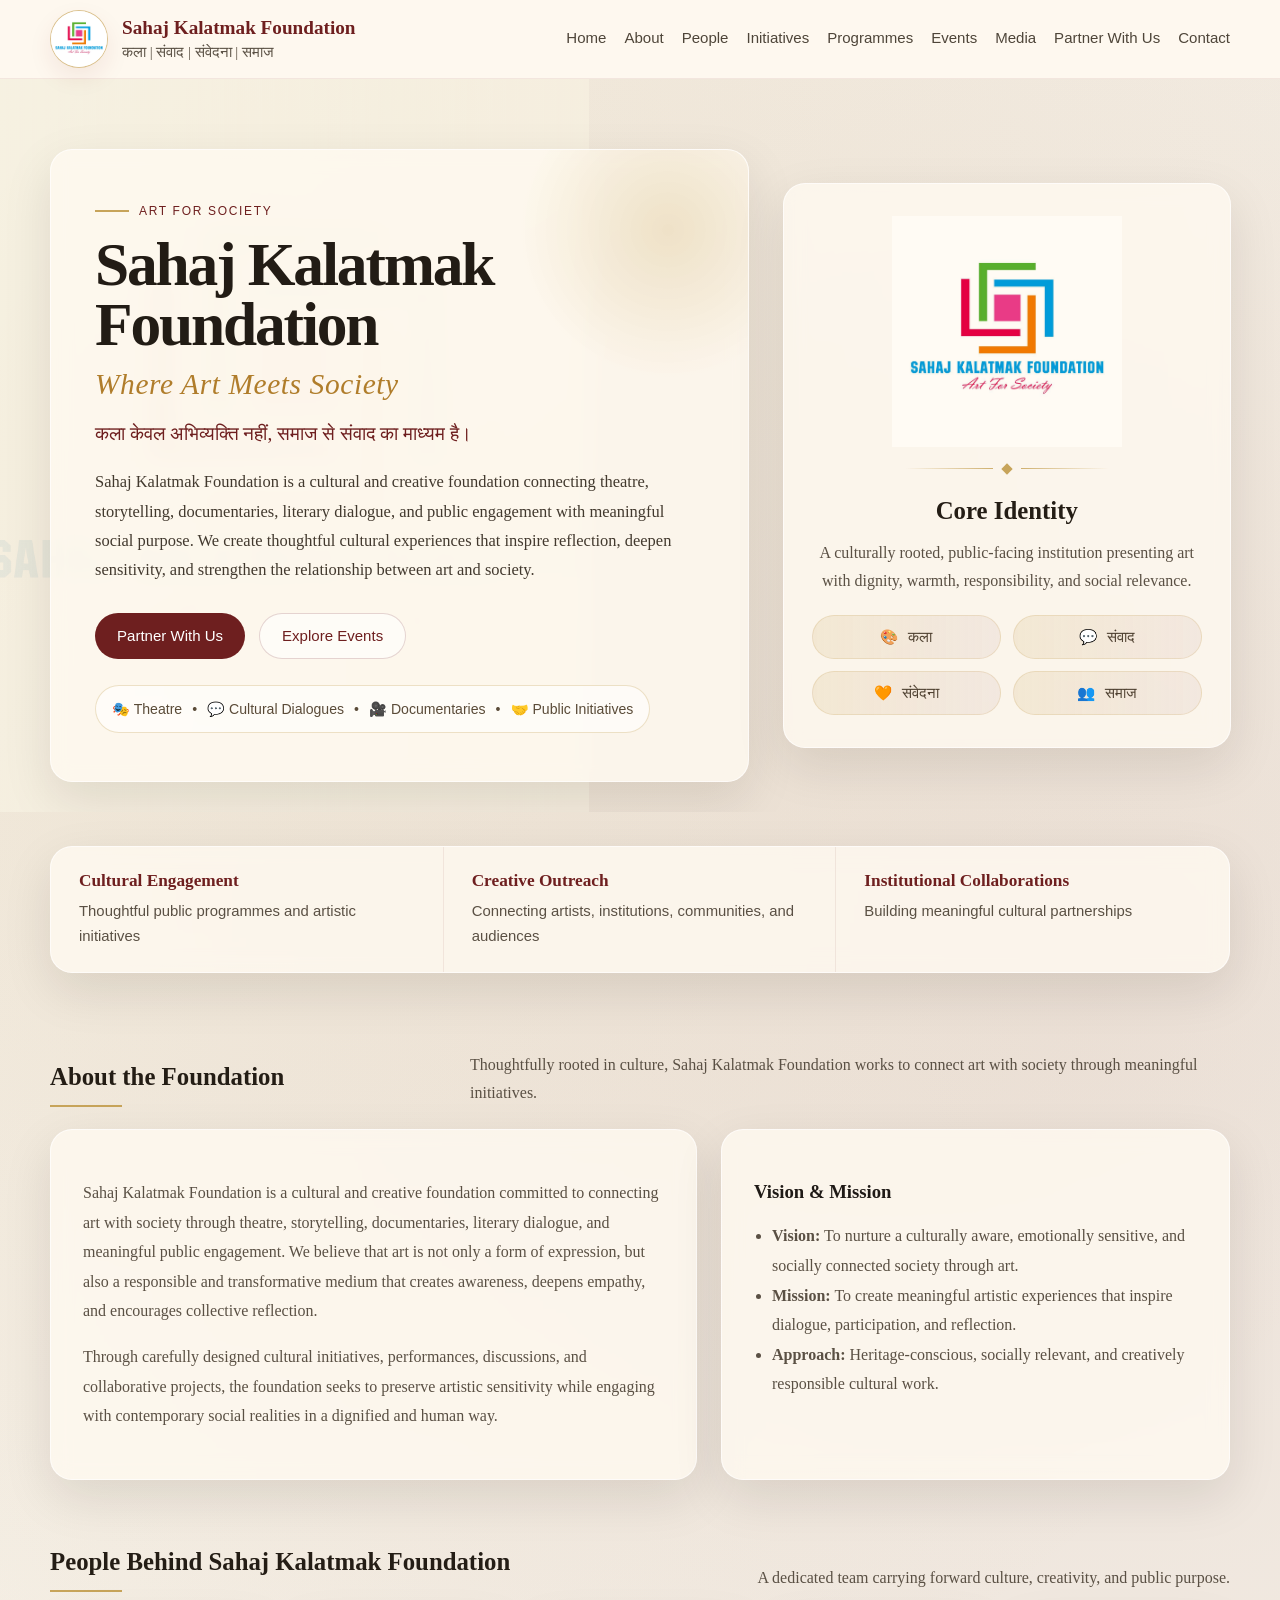
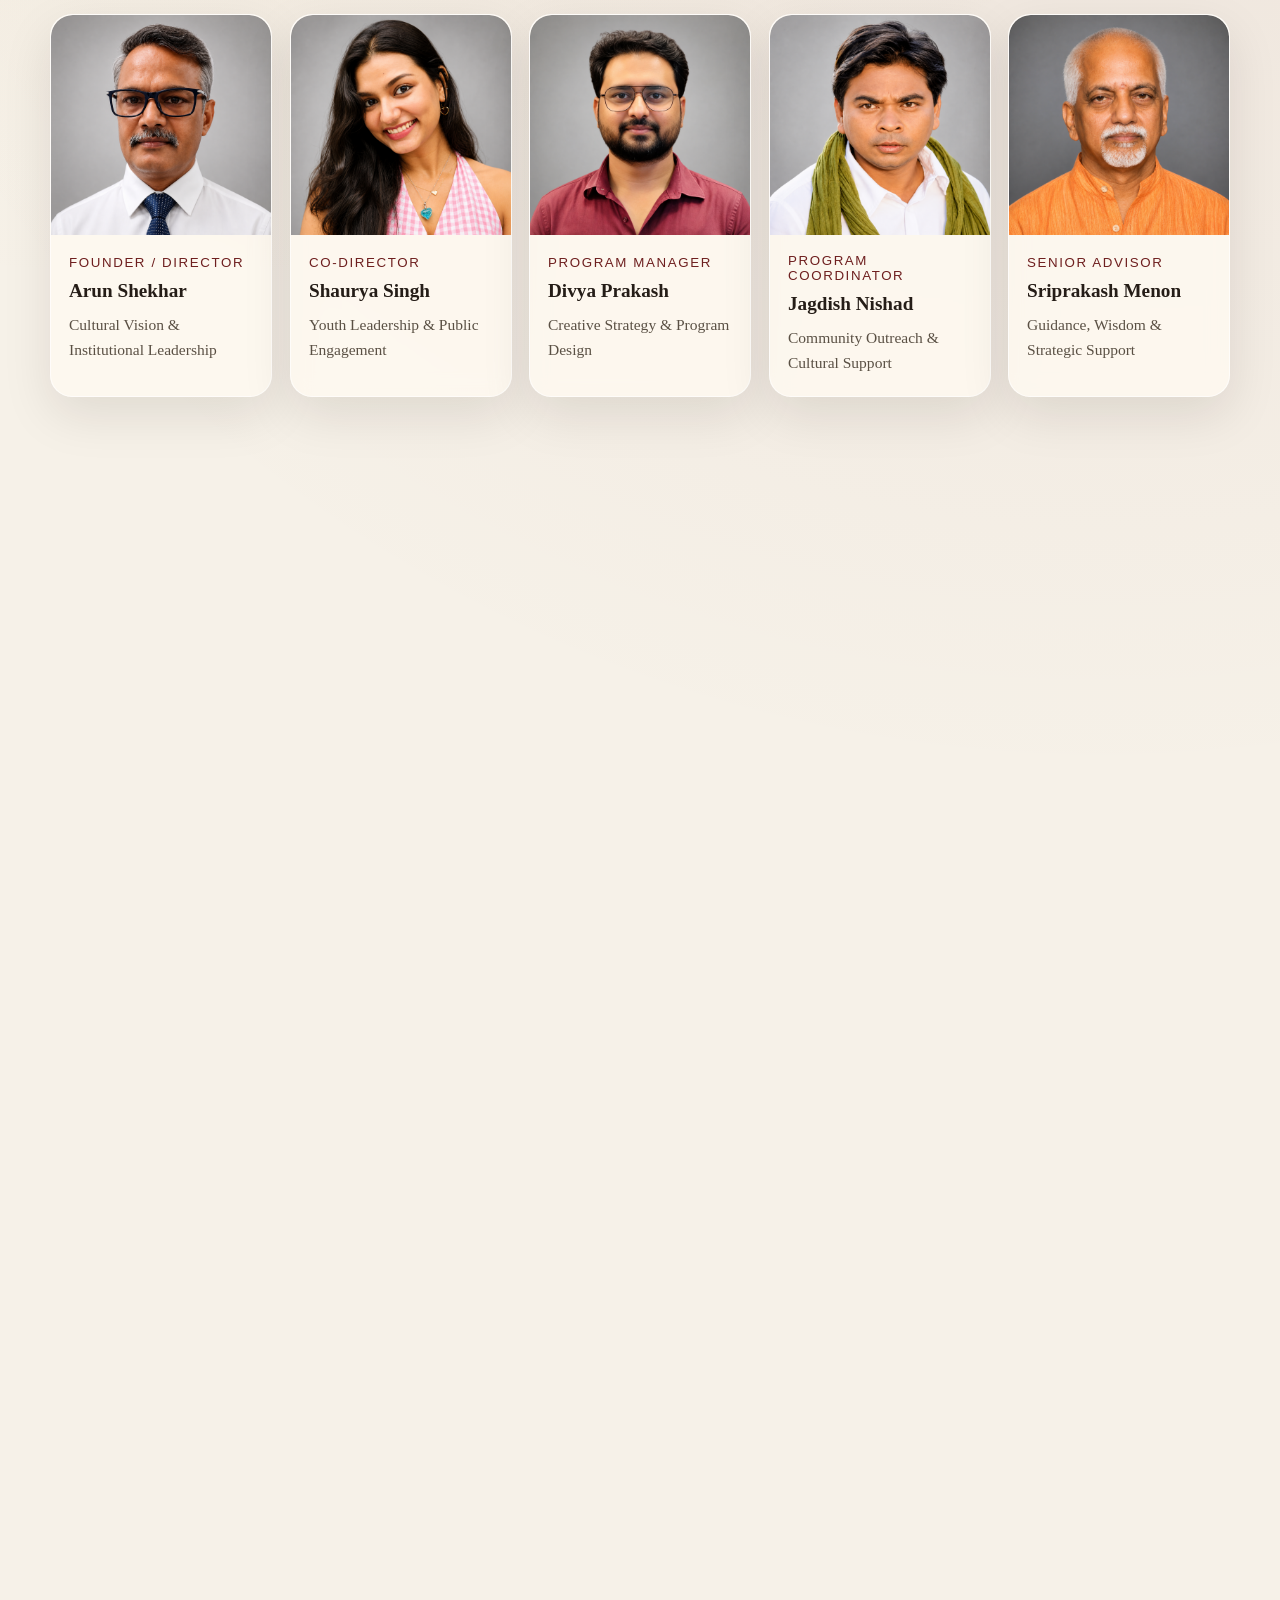
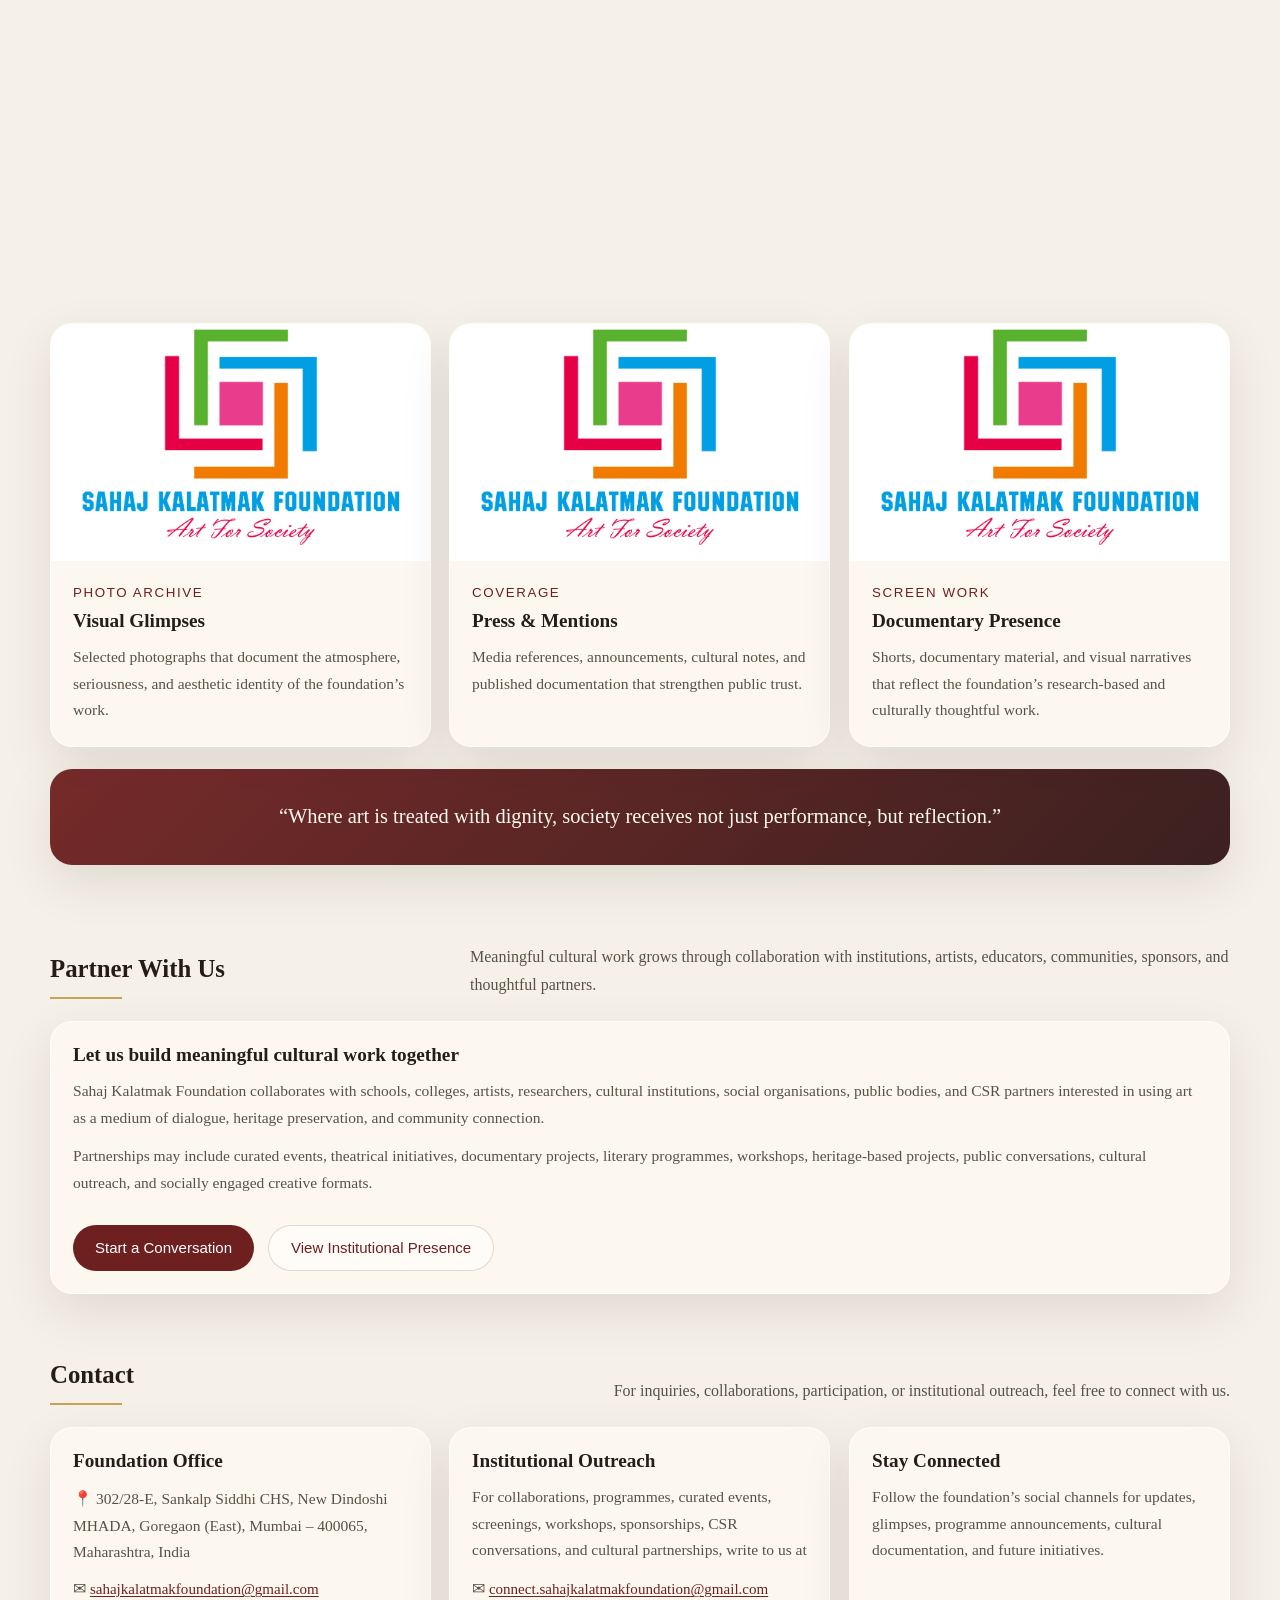
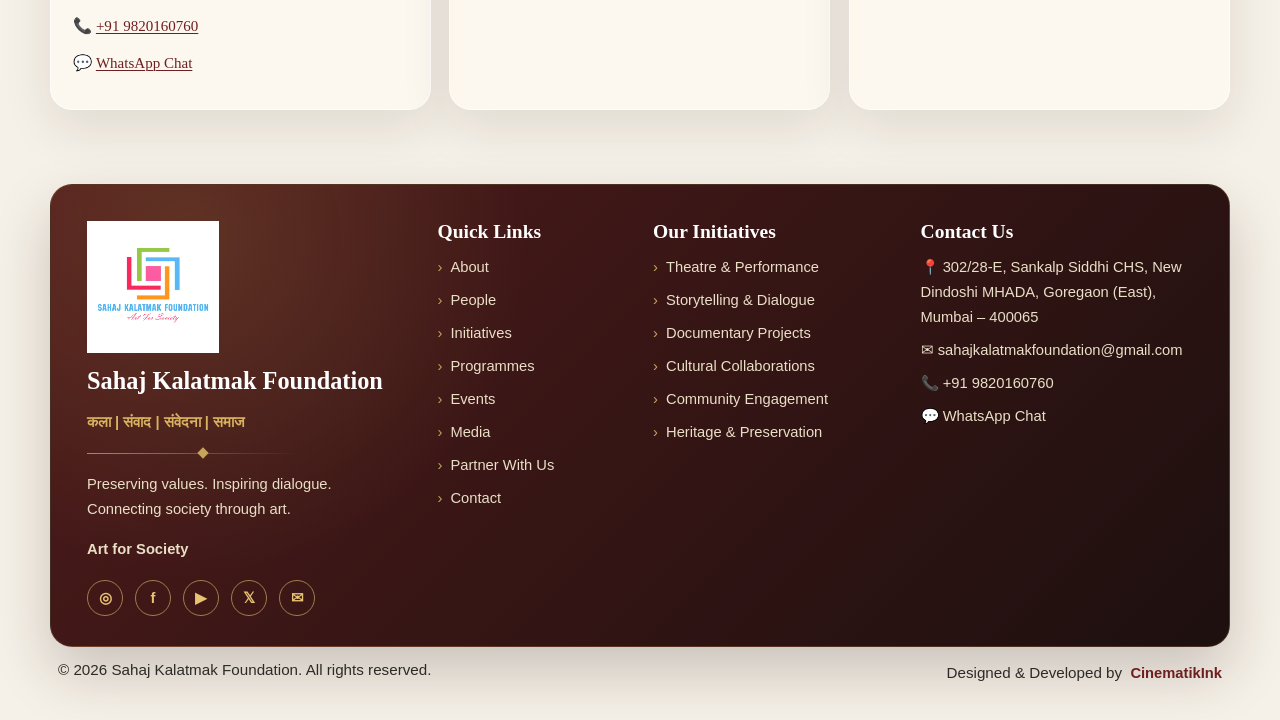
==== commit c481d9af: "Update index.html" ====
--- a/index.html
+++ b/index.html
@@ -204,7 +204,7 @@
           <a href="people.html#jagdish-nishad" class="card content-card" aria-label="Read about Jagdish Nishad">
             <div class="content-card__thumb" style="background-image:url('assets/images/people/peopleImage4.png');"></div>
             <div class="content-card__body">
-              <small>Cultural Mentor</small>
+              <small>Program Coordinator</small>
               <h4>Jagdish Nishad</h4>
               <p>Community Outreach &amp; Cultural Support</p>
             </div>
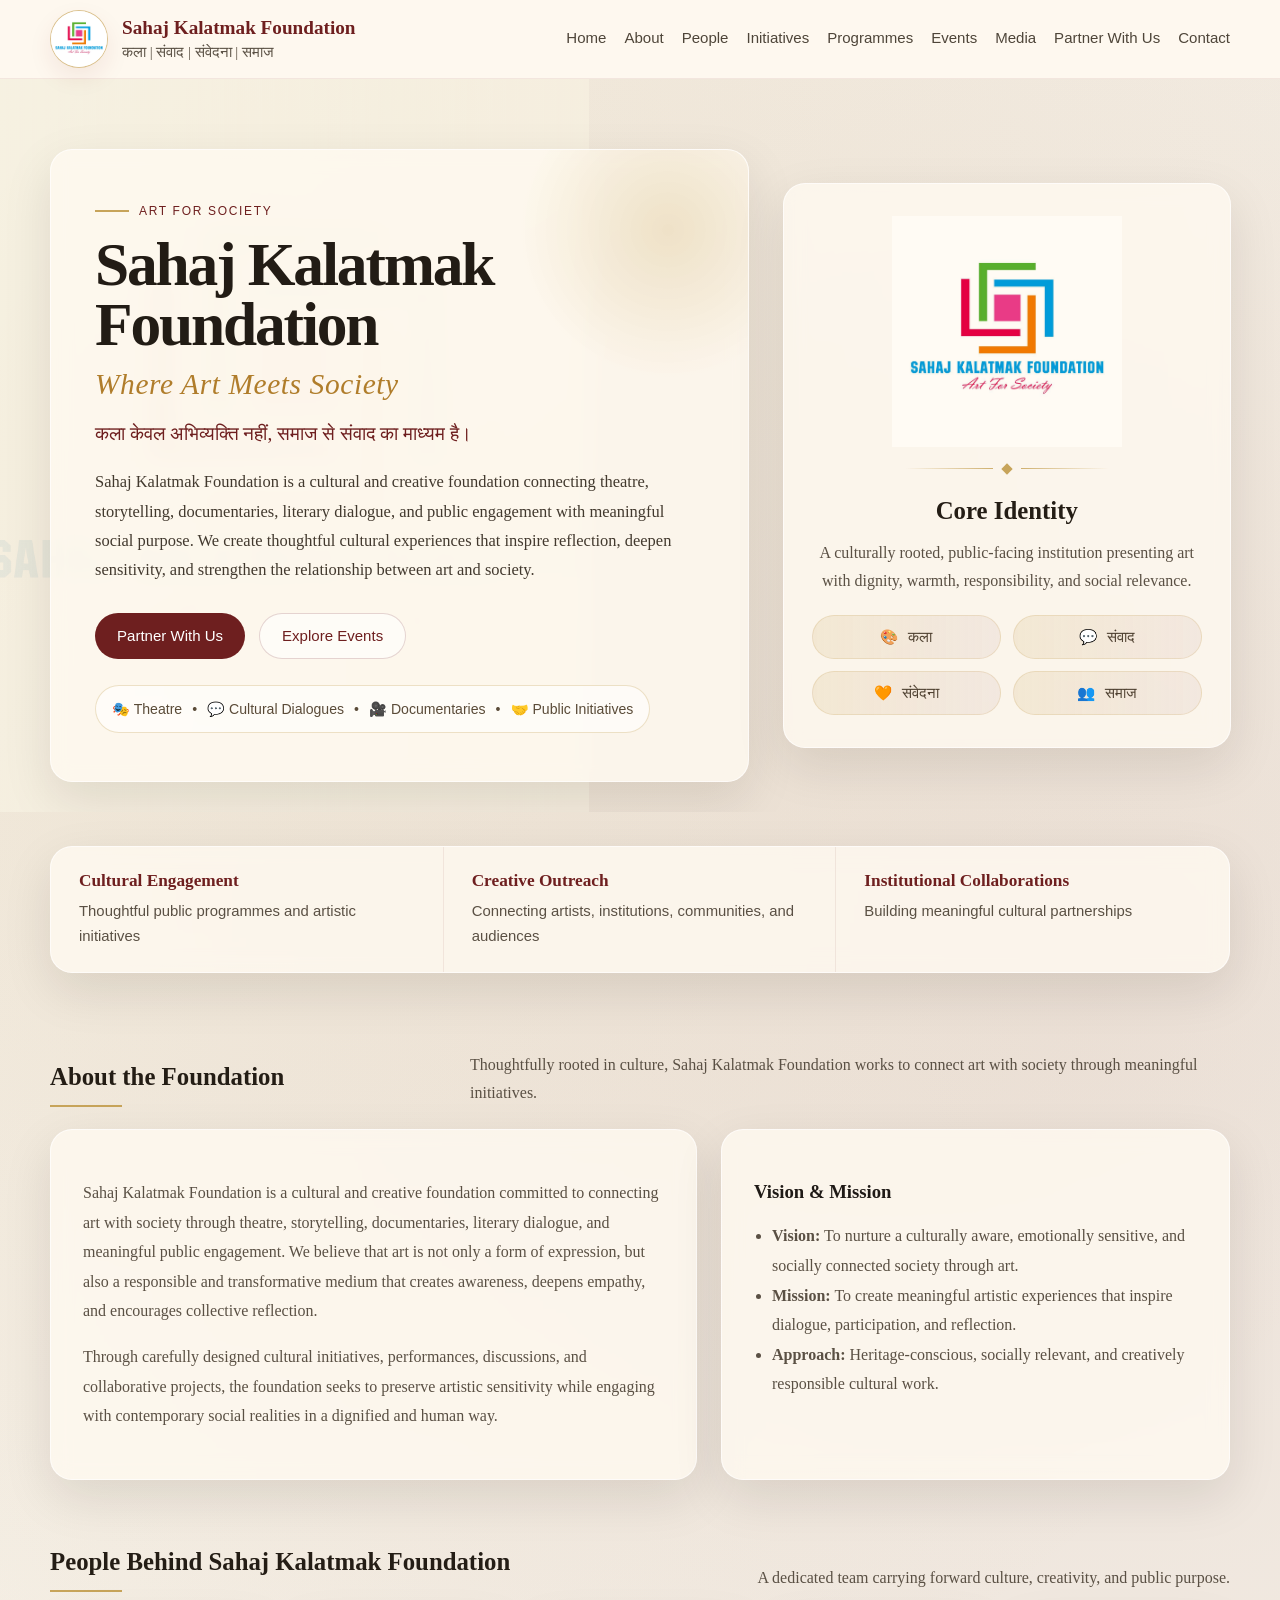
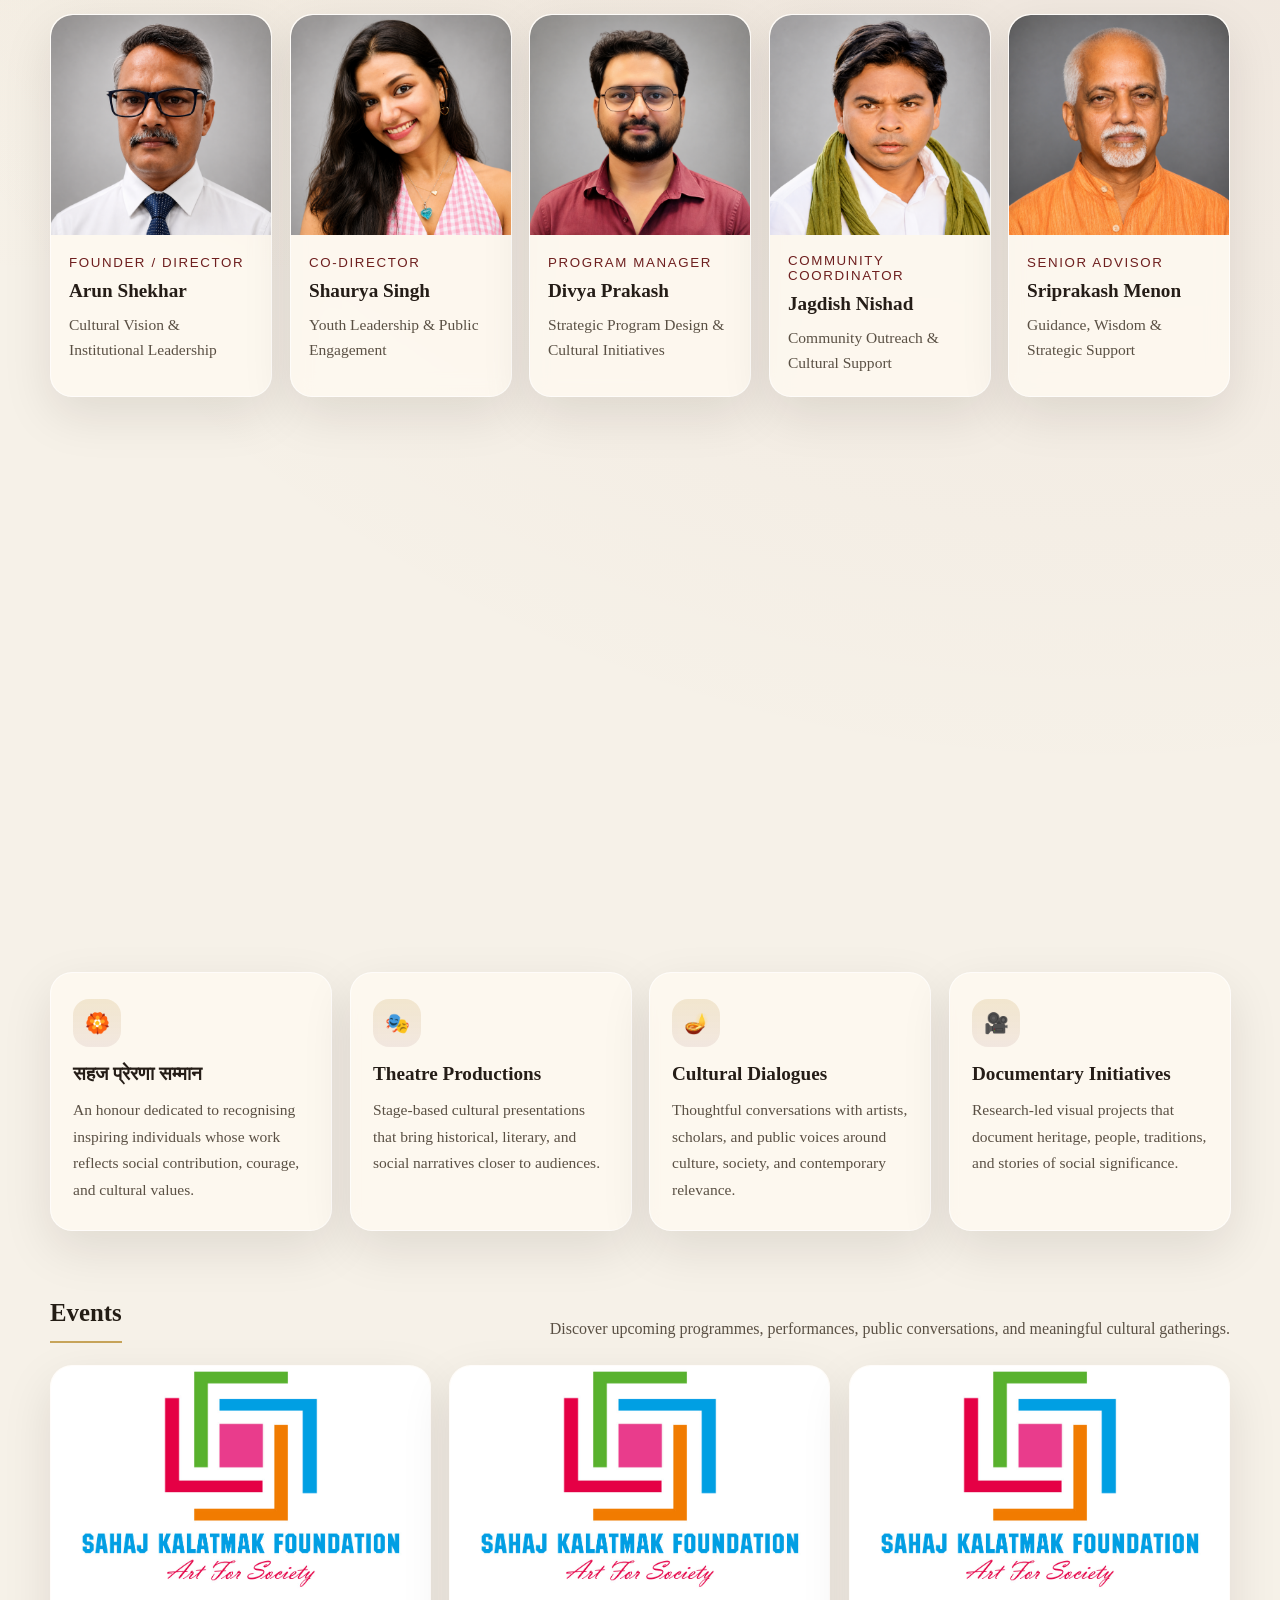
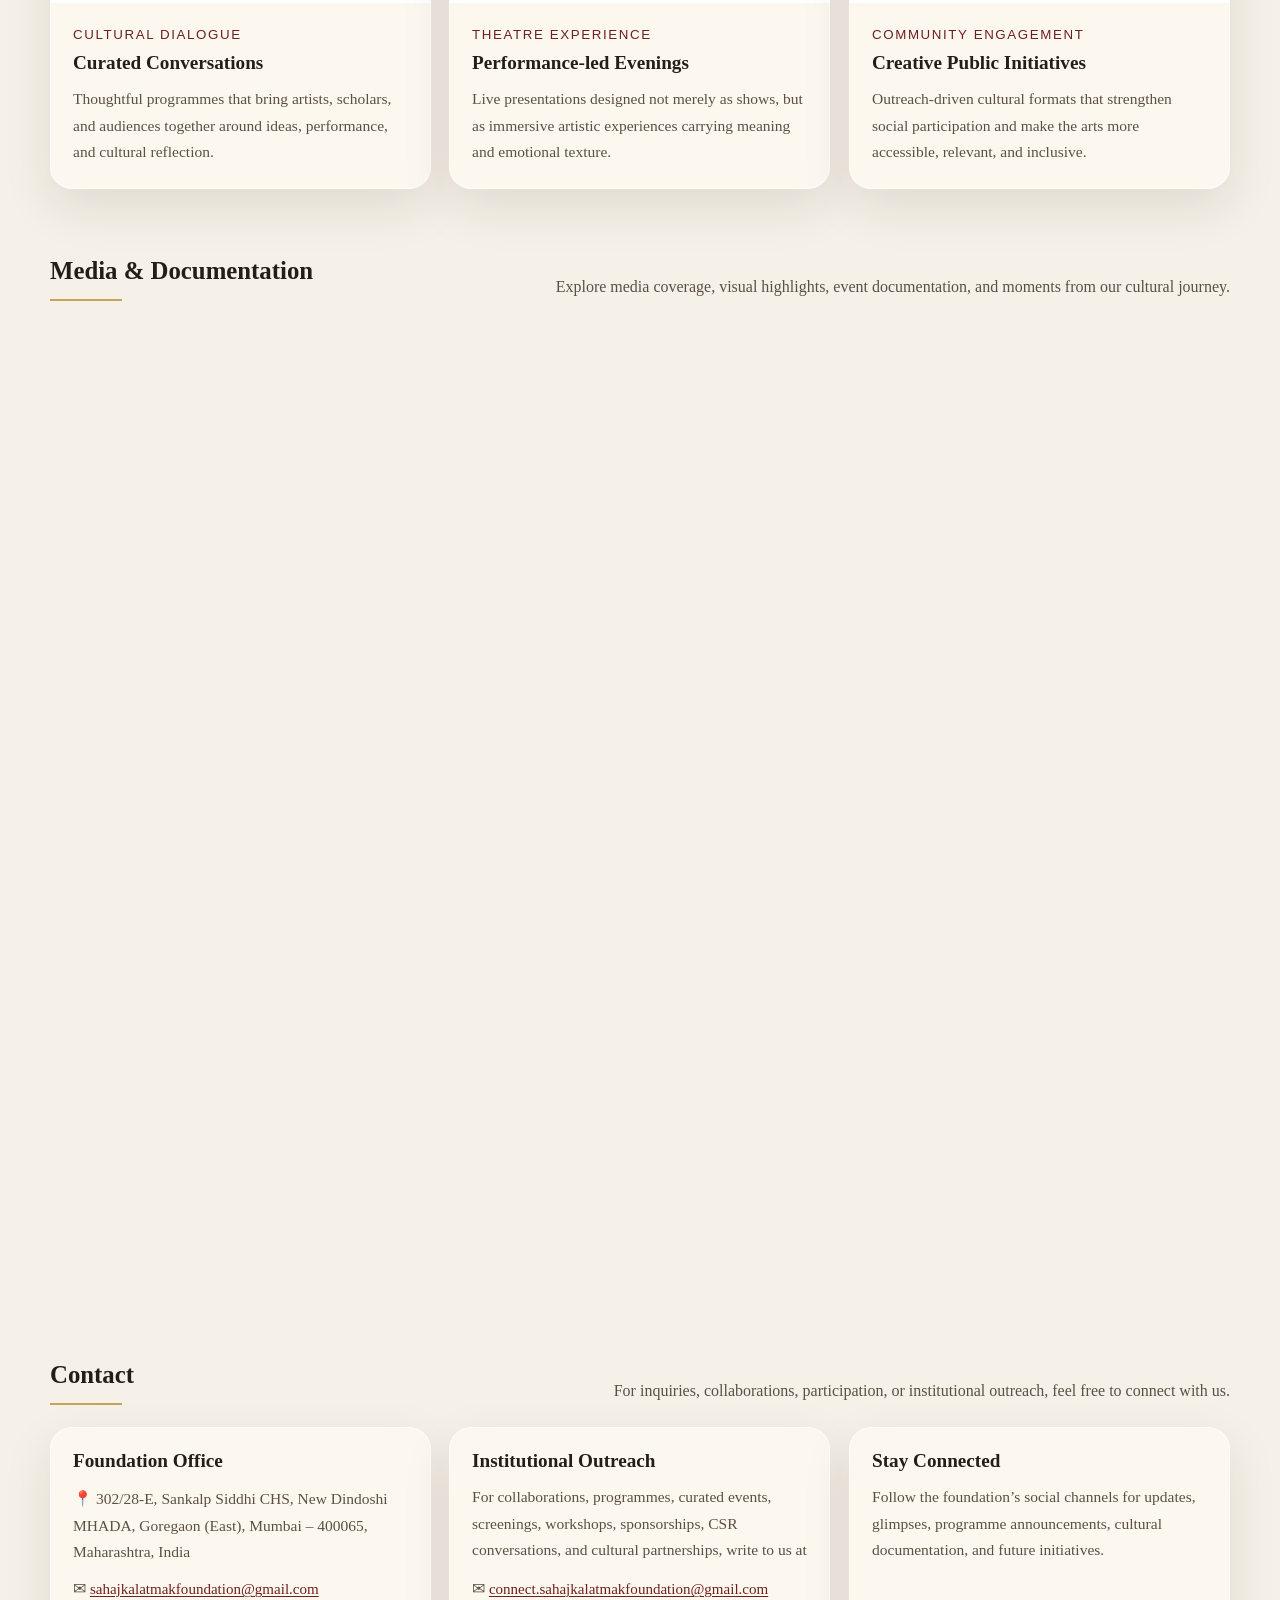
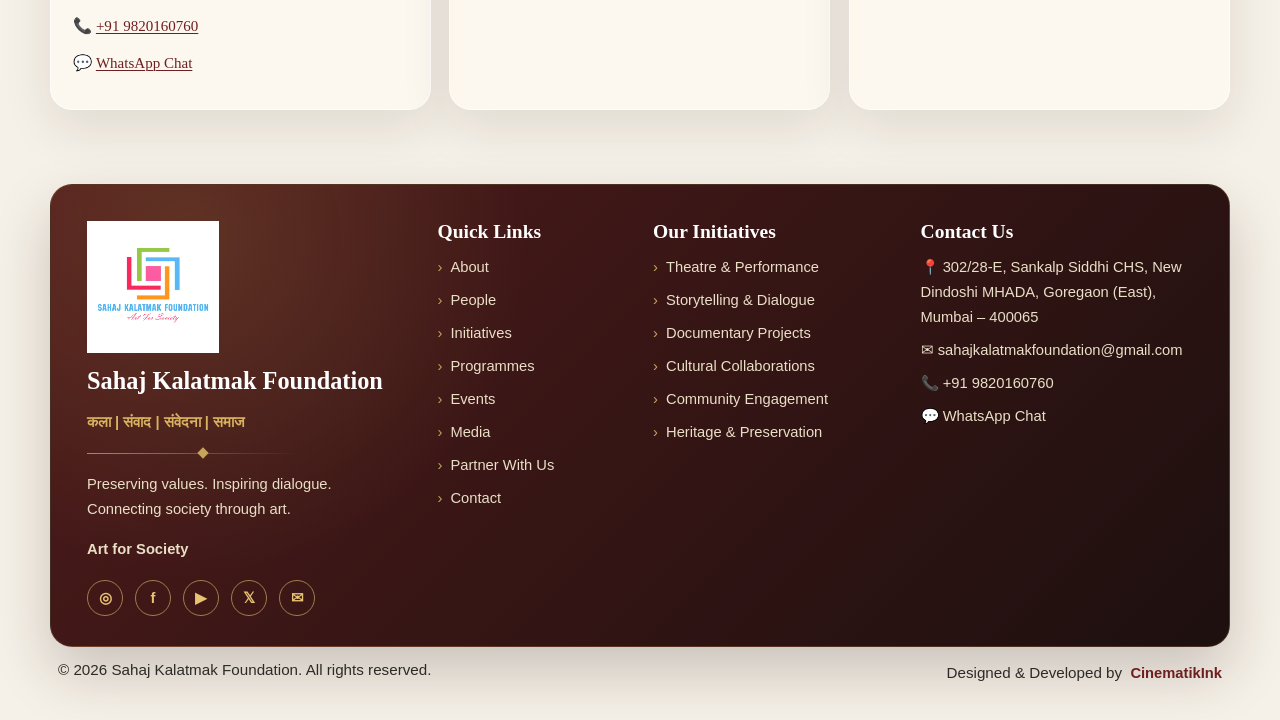
==== commit 6c2435a1: "Update index.html" ====
--- a/index.html
+++ b/index.html
@@ -197,14 +197,14 @@
             <div class="content-card__body">
               <small>Program Manager</small>
               <h4>Divya Prakash</h4>
-              <p>Creative Strategy &amp; Program Design</p>
+              <p>Strategic Program Design &amp; Cultural Initiatives</p>
             </div>
           </a>
 
           <a href="people.html#jagdish-nishad" class="card content-card" aria-label="Read about Jagdish Nishad">
             <div class="content-card__thumb" style="background-image:url('assets/images/people/peopleImage4.png');"></div>
             <div class="content-card__body">
-              <small>Program Coordinator</small>
+              <small>Community Coordinator</small>
               <h4>Jagdish Nishad</h4>
               <p>Community Outreach &amp; Cultural Support</p>
             </div>
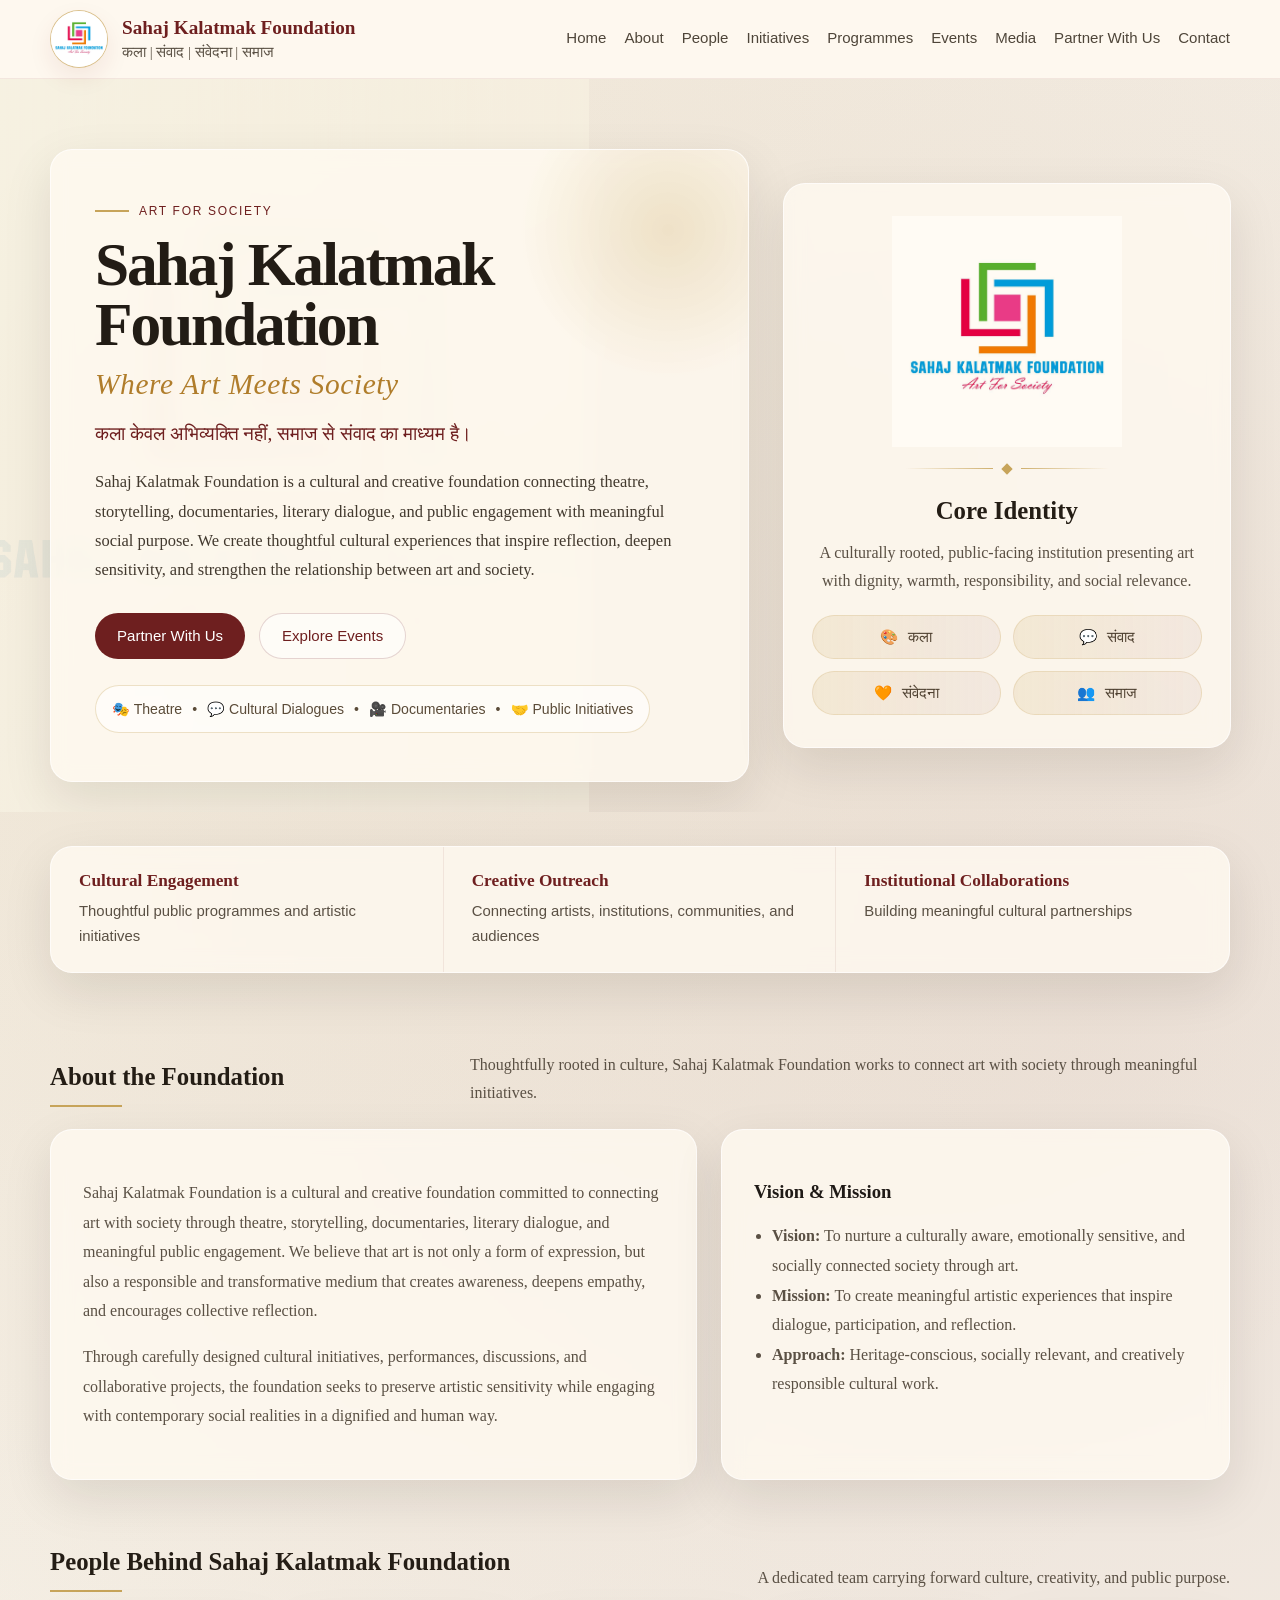
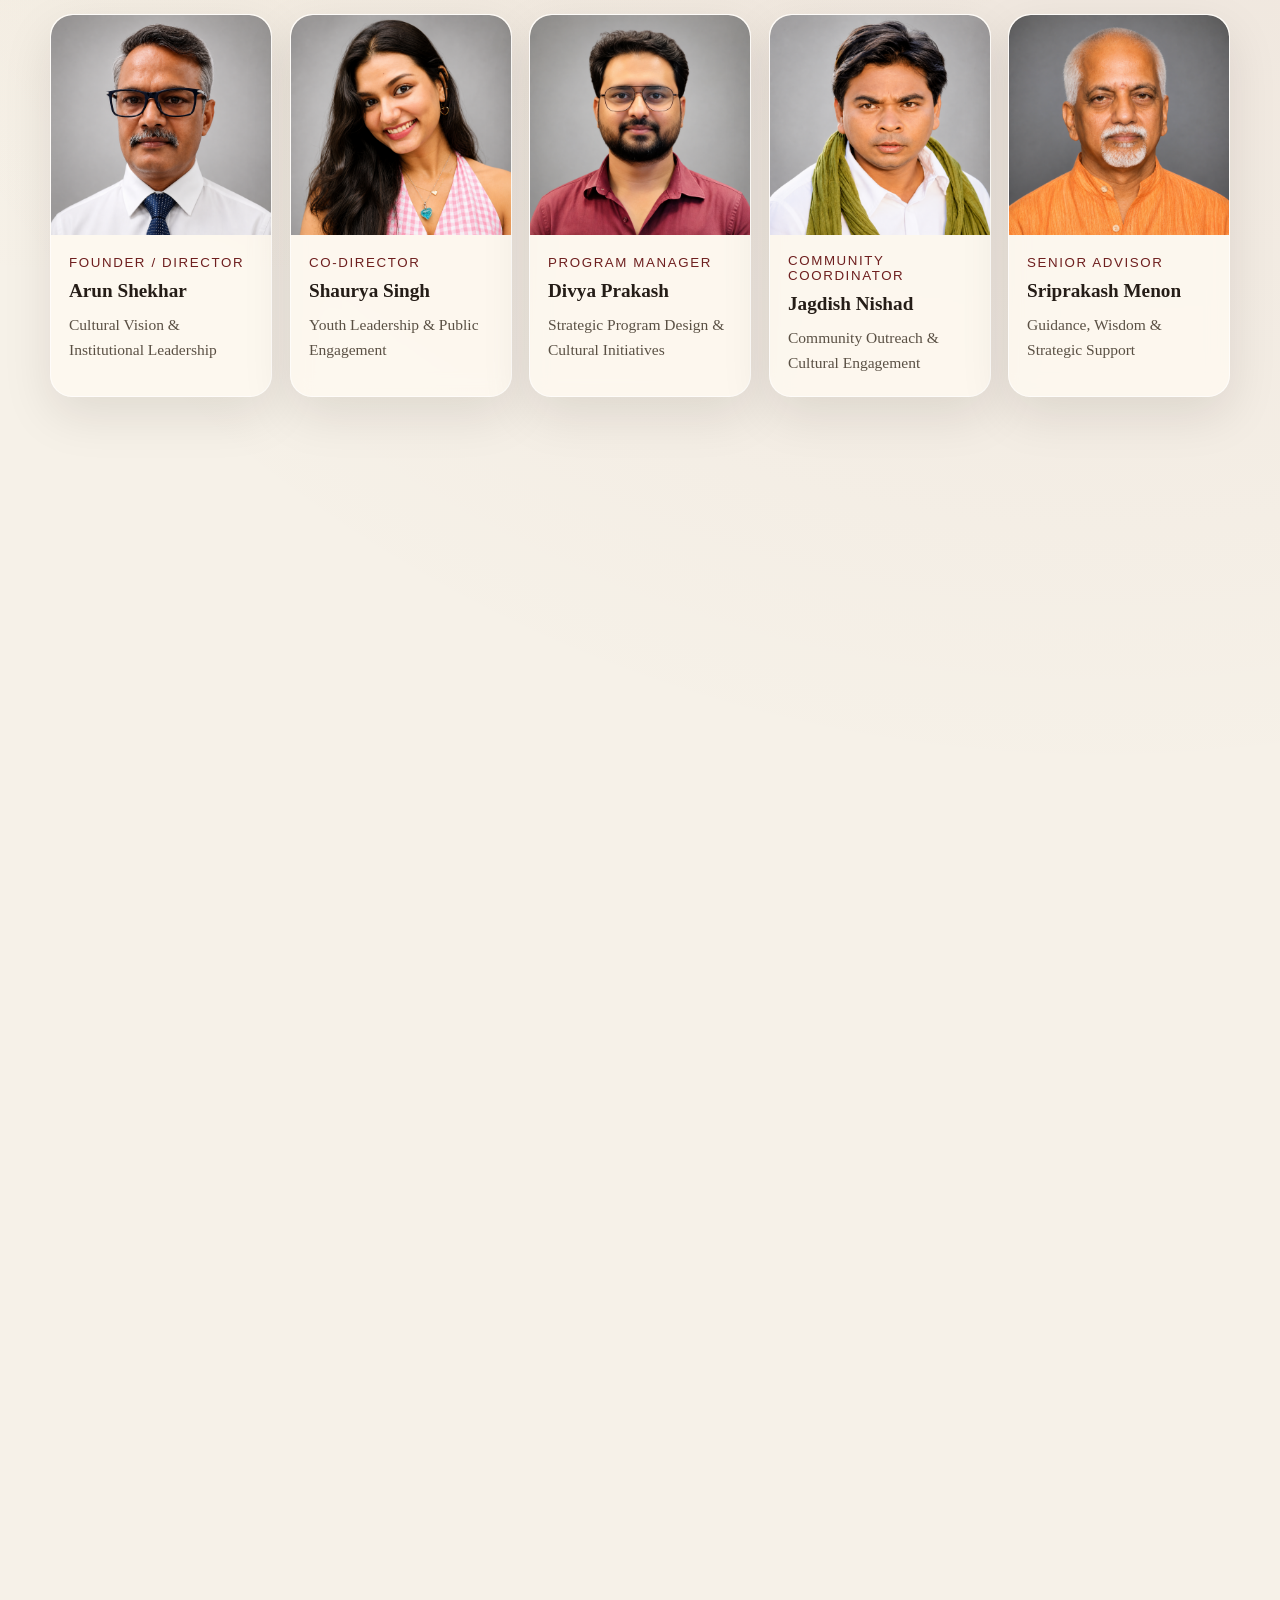
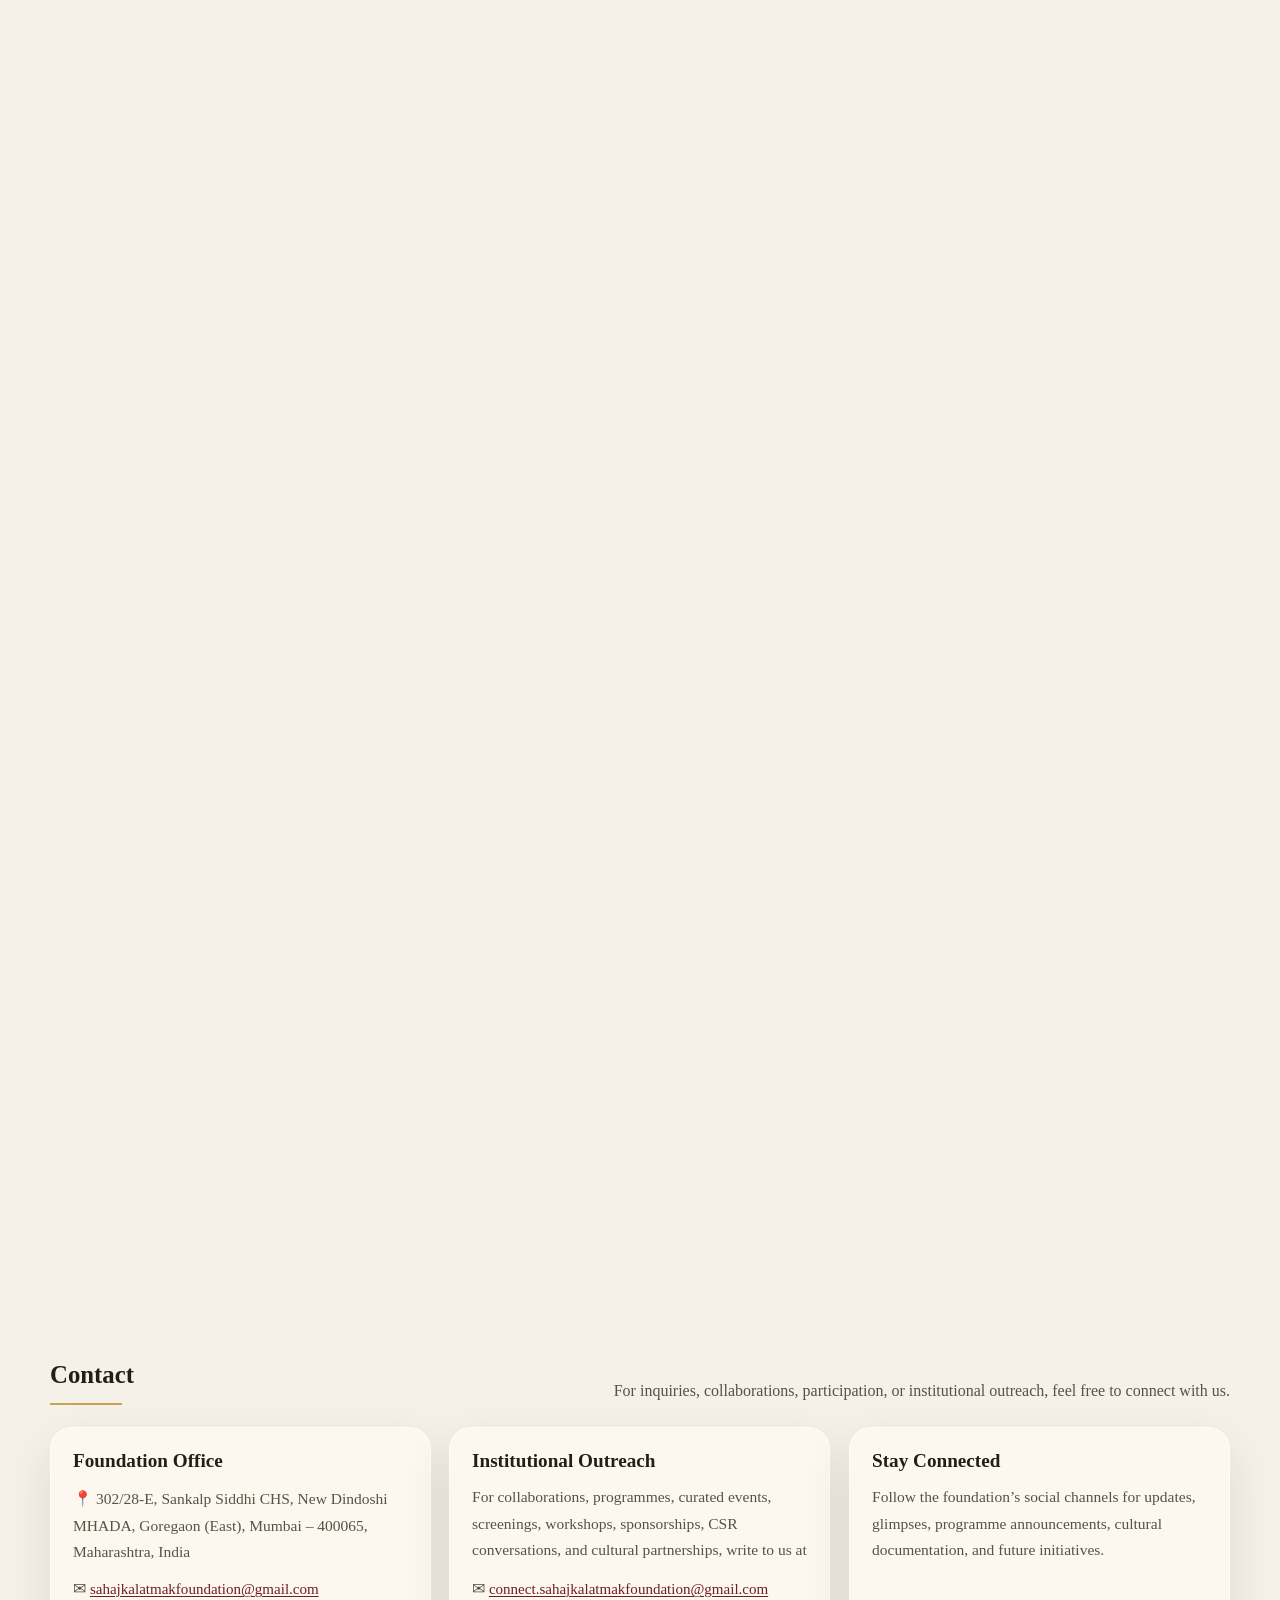
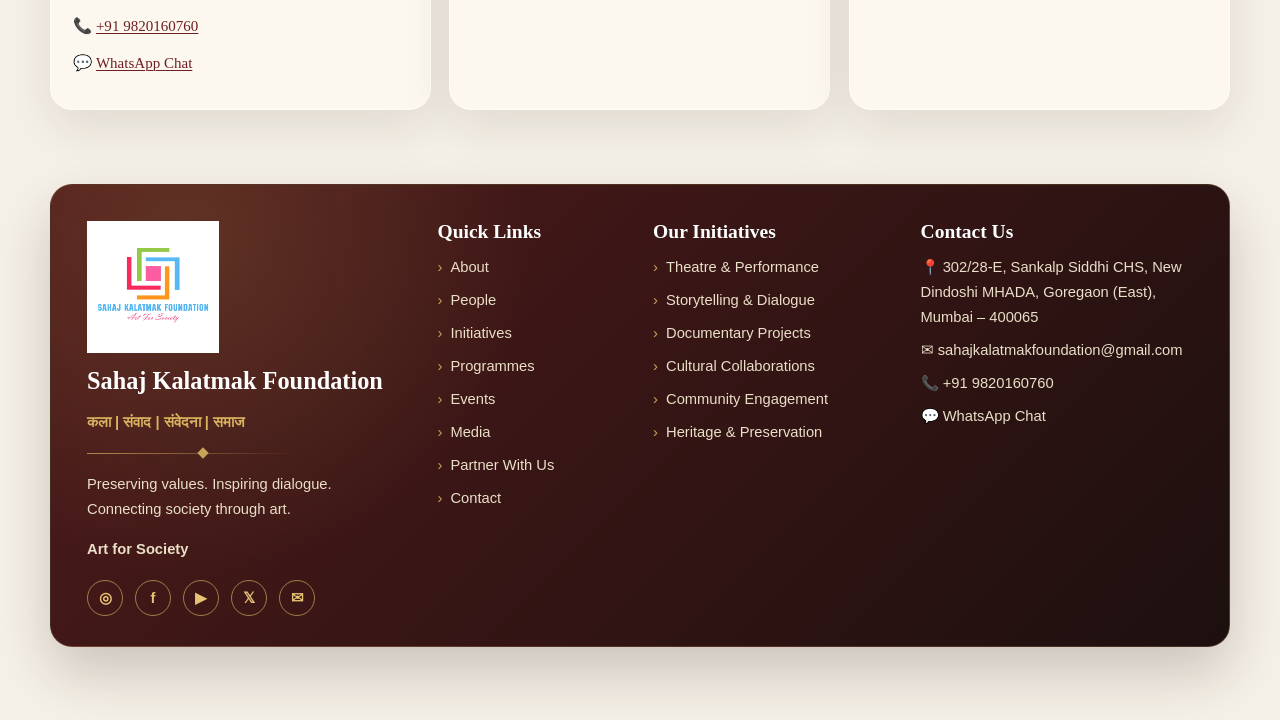
==== commit 766cece3: "Update index.html" ====
--- a/index.html
+++ b/index.html
@@ -206,7 +206,7 @@
             <div class="content-card__body">
               <small>Community Coordinator</small>
               <h4>Jagdish Nishad</h4>
-              <p>Community Outreach &amp; Cultural Support</p>
+              <p>Community Outreach &amp; Cultural Engagement</p>
             </div>
           </a>
 
